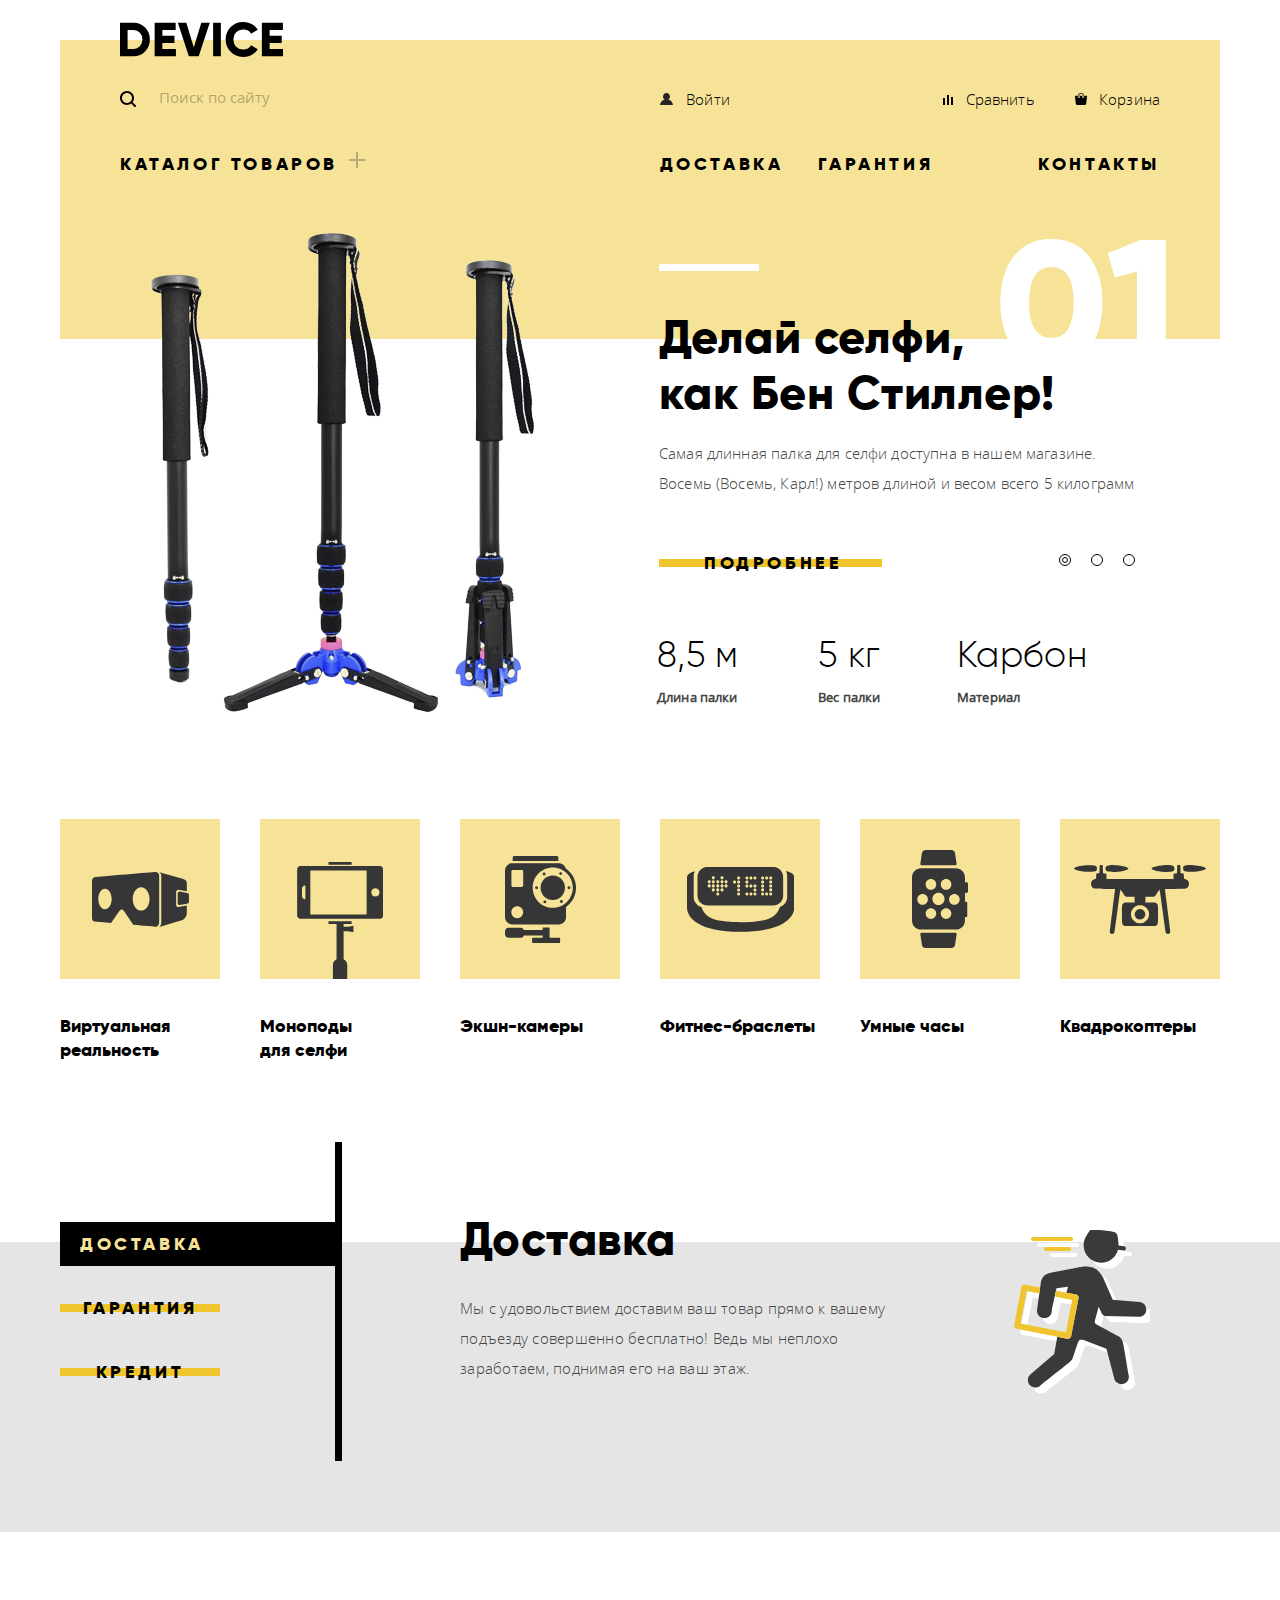
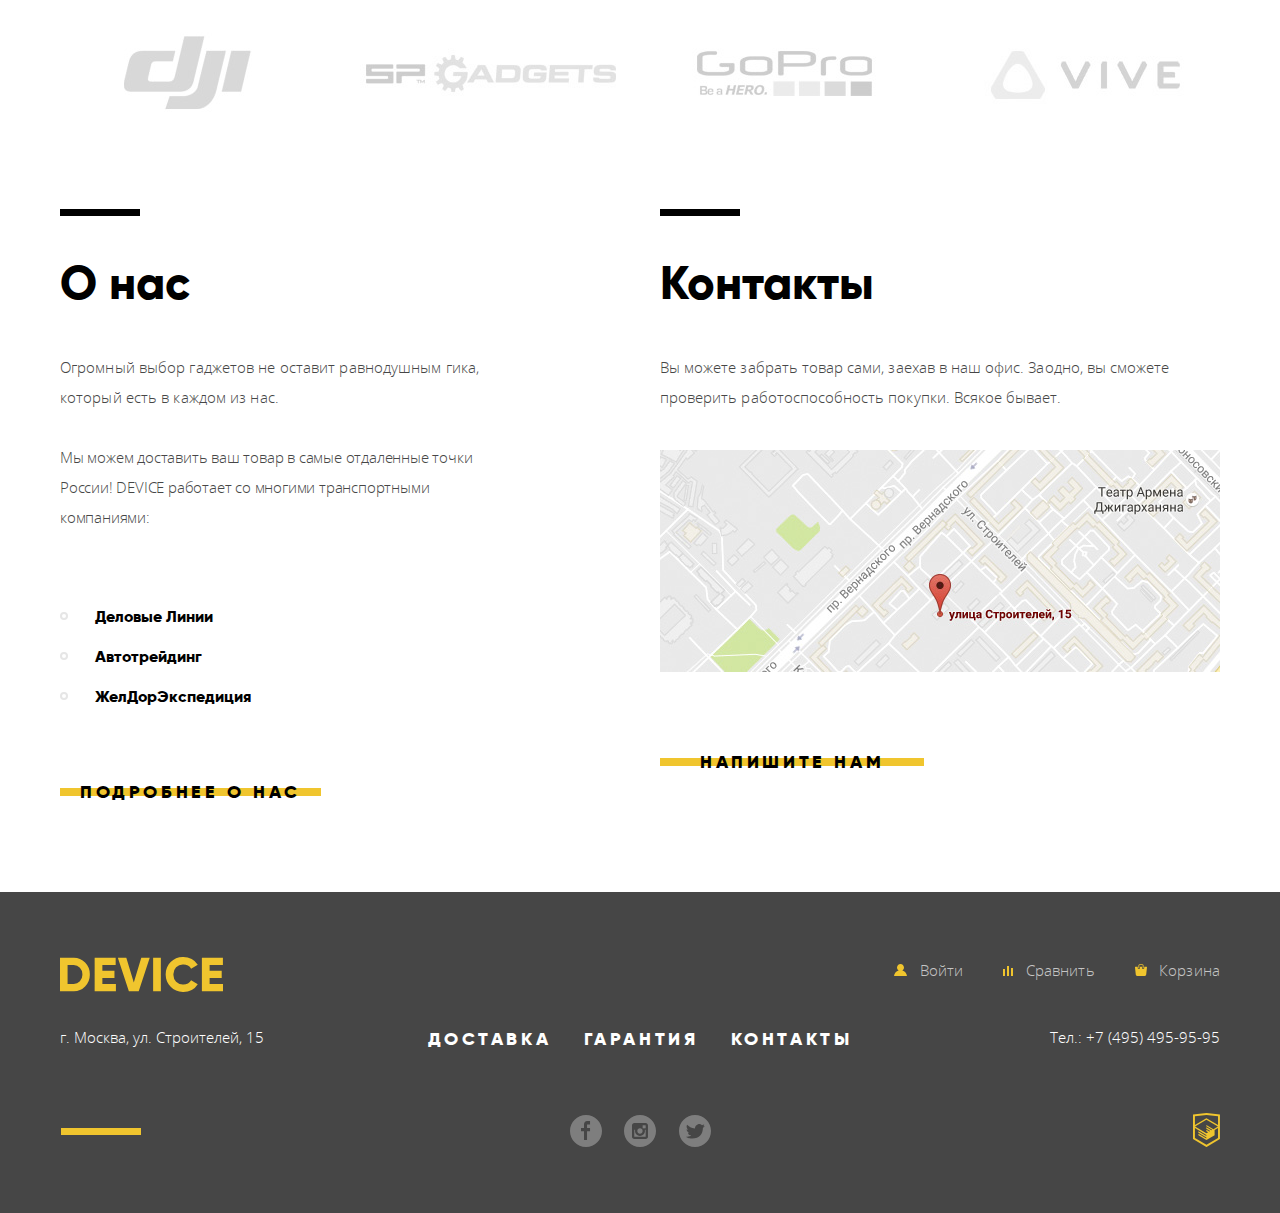
==== index.html @ e538be21 "немного скрипта" ====
<!DOCTYPE html>
<html lang="ru">
  <head>
    <meta charset="utf-8">
    <title>Device</title>
    <link href="css/normalize.css" rel="stylesheet">
    <link href="css/style.css" rel="stylesheet">
  </head>
  <body>
    <header class="main-header">
      <nav class="main-navigation">
        <a class="main-header-logo">
          <img src="img/logo.svg" alt="Логотип магазина Device" width="163" height="35">
        </a>
        <div class="header-container">
          <form class="searching" action="https://echo.htmlacademy.ru" method="get">
            <label class="search-icon" for="search-field">Поиск</label>
            <input type="text" class="search-field" id="search-field" placeholder="Поиск по сайту">
            <button type="submit" class="search-btn">Найти</button>
          </form>
          <ul class="user-navigation">
            <li>
              <a class="login-link" href="login.html">
                <svg version="1.1" xmlns="http://www.w3.org/2000/svg" xmlns:xlink="http://www.w3.org/1999/xlink" x="0px" y="0px"
                	 width="13px" height="12px" viewBox="0 0 13 12" enable-background="new 0 0 13 12" xml:space="preserve">
                  <path fill="#272525" d="M0.032,12h12.937c-0.163-2.643-2.074-4.837-4.671-5.543C9.306,5.846,9.985,4.75,9.985,3.485
                	C9.985,1.561,8.425,0,6.5,0S3.015,1.561,3.015,3.485c0,1.264,0.68,2.361,1.688,2.972C2.106,7.163,0.194,9.357,0.032,12z"></path>
                </svg>
                Войти
              </a>
            </li>
            <li>
              <a class="compare-btn" href="#">
                <svg version="1.1" xmlns="http://www.w3.org/2000/svg" xmlns:xlink="http://www.w3.org/1999/xlink" x="0px" y="0px"
                     width="10px" height="10px" viewBox="0 0 10 10" enable-background="new 0 0 10 10" xml:space="preserve">
                  <rect x="8" y="2" width="1.984" height="8"></rect>
                  <rect y="3" width="1.984" height="7"></rect>
                  <rect x="4" width="2" height="10"></rect>
                </svg>
                Сравнить
              </a>
            </li>
            <li>
              <a class="cart-btn" href="#">
                <svg version="1.1" xmlns="http://www.w3.org/2000/svg" xmlns:xlink="http://www.w3.org/1999/xlink" x="0px" y="0px"
                     width="12px" height="12px" viewBox="0 0 12 12" enable-background="new 0 0 12 12" xml:space="preserve">
                  <g>
                    <path d="M11.864,3.017c-0.082-0.098-0.203-0.154-0.327-0.154H9.225V4.09c0,0.563-0.484,1.022-1.08,1.022
                      c-0.594,0-1.078-0.458-1.078-1.022V2.863H4.909V4.09c0,0.563-0.485,1.022-1.08,1.022c-0.595,0-1.078-0.458-1.078-1.022V2.863H0.438
                      c-0.125,0-0.243,0.056-0.327,0.154C0.028,3.115-0.012,3.245,0.003,3.375l0.776,7.134c0.015,0.806,0.642,1.455,1.411,1.455h7.595
                      c0.77,0,1.396-0.649,1.411-1.455l0.776-7.134C11.987,3.245,11.946,3.115,11.864,3.017z"></path>
                    <path d="M3.829,4.499c0.239,0,0.433-0.184,0.433-0.409V1.84c0-0.632,0.672-1.022,1.295-1.022h1.079
                      c0.655,0,1.078,0.401,1.078,1.022v2.25c0,0.225,0.194,0.409,0.431,0.409c0.239,0,0.433-0.184,0.433-0.409V1.84
                      C8.577,0.773,7.761,0,6.636,0H5.557C4.367,0,3.398,0.826,3.398,1.84v2.25C3.398,4.315,3.592,4.499,3.829,4.499z"></path>
                  </g>
                </svg>
                Корзина
              </a>
            </li>
          </ul>
        </div>
        <ul class="site-navigation">
          <li class="open-item-list-btn"><a class="open-item-list-link" href="#">Каталог товаров</a>
            <div class="sub-menu-container">
              <ul class="index-sub-menu sub-menu-first">
                <li class="sub-menu-common">
                  <a href="#">Виртуальная реальность</a>
                </li>
                <li class="sub-menu-common">
                  <a href="catalog.html">Моноподы для селфи</a>
                </li>
                <li class="sub-menu-common">
                  <a href="#">Экшн-камеры</a>
                </li>
              </ul>
              <ul class="index-sub-menu sub-menu-second">
                <li class="sub-menu-common">
                  <a href="#">Фитнес-браслеты</a>
                </li>
                <li class="sub-menu-common">
                  <a href="#">Умные часы</a>
                </li>
              </ul>
              <ul class="index-sub-menu sub-menu-third">
                <li class="sub-menu-common">
                  <a href="#">Квадрокоптеры</a>
                </li>
              </ul>
            </div>
          </li>

          <li><a href="#">Доставка</a></li>
          <li><a href="#">Гарантия</a></li>
          <li><a href="#">Контакты</a></li>
        </ul>
      </nav>
    </header>
    <main>
      <div class="main-container">
        <h1 class="visually-hidden">Магазин гаджетов Device</h1>
        <section class="promo-slider">
          <h2 class="visually-hidden">Специальное предложение</h2>
          <div class="slider-controls">
            <button type="button" class="slider-btn slide-current" value="1" id="slider1">Слайд 1</button>
            <button type="button" class="slider-btn" value="2" id="slider2">Слайд 2</button>
            <button type="button" class="slider-btn" value="3" id="slider3">Слайд 3</button>
          </div>

          <ol>

            <li class="promo-slide slide1 slide-current">
              <div class="slider-img">
                <img src="img/slider-1.png" alt="Самая длинная палка для селфи" width="384" height="486">
              </div>
              <div class="slider-info">
                <h3>Делай селфи, как&nbsp;Бен Стиллер!</h3>
                <p>
                  Самая длинная палка для селфи доступна в нашем магазине.
                  Восемь (Восемь, Карл!) метров длиной и весом всего 5 килограмм
                </p>
                <a class="promo-slide-bth main-button" href="#">Подробнее</a>
                <table class="slider-item-parameters">
                  <tr>
                    <td>8,5 м</td>
                    <td>5 кг</td>
                    <td>Карбон</td>
                  </tr>
                  <tr>
                    <th>Длина палки</th>
                    <th>Вес палки</th>
                    <th>Материал</th>
                  </tr>
                </table>
              </div>
            </li>

            <li class="promo-slide slide2">
              <div class="slider-img">
                <img src="img/slider-2.png" alt="Фитнес-браслет" width="345" height="485">
              </div>
              <div class="slider-info">
                <h3>Худеем правильно!</h3>
                <p>
                  Мотивирующие фитнес-браслеты помогут найти в себе силы
                  не пропускать занятия и соблюдать диету.
                </p>
                <a class="promo-slide-bth main-button" href="#">Подробнее</a>
                <table class="slider-item-parameters">
                  <tr>
                    <td>48 часов</td>
                  </tr>
                  <tr>
                    <th>Без подзарядки</th>
                  </tr>
                </table>
              </div>
            </li>

            <li class="promo-slide slide3">
              <div class="slider-img">
                <img src="img/slider-3.png" alt="Квадрокоптер" width="526" height="334">
              </div>
              <div class="slider-info">
                <h3>Порхает как бабочка, жалит как пчела!</h3>
                <p>
                  Этот обычный, на первый взгляд, квадрокоптер оснащен
                  мощным лазером, замаскированным под стандартную камеру.
                </p>
                <a class="promo-slide-bth main-button" href="#">Подробнее</a>
                <table class="slider-item-parameters">
                  <tr>
                    <td>800 м</td>
                    <td>50 м</td>
                  </tr>
                  <tr>
                    <th>Дальность полета</th>
                    <th>Радиус поражения</th>
                  </tr>
                </table>
              </div>
            </li>

          </ol>
        </section>
        <section class="popular-itemgroups">
          <h2 class="visually-hidden">Популярные товары</h2>
          <ul class="popular-itemgroups-list">
            <li><a class="popular-itemgroups-link popular-1" href="#">Виртуальная реальность</a></li>
            <li><a class="popular-itemgroups-link popular-2" href="catalog.html">Моноподы для&nbsp;селфи</a></li>
            <li><a class="popular-itemgroups-link popular-3" href="#">Экшн-камеры</a></li>
            <li><a class="popular-itemgroups-link popular-4" href="#">Фитнес-браслеты</a></li>
            <li><a class="popular-itemgroups-link popular-5" href="#">Умные часы</a></li>
            <li><a class="popular-itemgroups-link popular-6" href="#">Квадрокоптеры</a></li>
          </ul>
        </section>
      </div>
      <section class="services">
        <h2 class="visually-hidden">Наши услуги</h2>
        <div class="main-container services-container">
          <div class="services-btns">
            <button type="button" class="main-button services-button services-current" value="delivery">Доставка</button>
            <button type="button" class="main-button services-button" value="warranty">Гарантия</button>
            <button type="button" class="main-button services-button" value="credit">Кредит</button>
          </div>
          <div class="services-slides">
            <section class="services-slide services-delivery serv-slide-current" id="service1">
              <h3>Доставка</h3>
              <p>Мы с удовольствием доставим ваш товар прямо
                 к вашему подъезду совершенно бесплатно! Ведь мы неплохо заработаем,
                 поднимая его на ваш этаж.</p>
            </section>
            <section class="services-slide services-warranty" id="service2">
              <h3>Гарантия</h3>
              <p>Если из-за возгорания купленного у нас товара у вас сгорит
                 дом — не переживайте, мы выдадим вам новый.<br>
                 Товар, не дом, конечно же.</p>
            </section>
            <section class="services-slide services-credit" id="service3">
              <h3>Кредит</h3>
              <p>Залезть в долговую яму стало проще! Кредитные
                 консультанты подберут для вас наиболее выгодные
                 условия&nbsp;кредита. Выгодные для нашего банка, разумеется.</p>
            </section>
          </div>
        </div>
      </section>
      <div class="main-container">
        <section class="brands">
          <h2 class="visually-hidden">Популярные брэнды</h2>
          <a href="#"><img class="brands-logo logo-1" src="img/logo-1.jpg" alt="Логотип DJI" width="260" height="100"></a>
          <a href="#"><img class="brands-logo logo-2" src="img/logo-2.jpg" alt="Логотип SPGadgets" width="260" height="100"></a>
          <a href="#"><img class="brands-logo logo-3" src="img/logo-3.jpg" alt="Логотип GoPro" width="260" height="100"></a>
          <a href="#"><img class="brands-logo logo-4" src="img/logo-4.jpg" alt="Логотип VIVE" width="260" height="100"></a>
        </section>
        <div class="informtion">
          <section class="about-us">
            <h3>О нас</h3>
            <p>Огромный выбор гаджетов не оставит равнодушным гика, который есть в каждом из нас.</p>
            <p>Мы можем доставить ваш товар в самые отдаленные точки России! DEVICE работает
              со многими транспортными компаниями:</p>
            <ul class="delivery-services-list">
              <li>Деловые Линии</li>
              <li>Автотрейдинг</li>
              <li>ЖелДорЭкспедиция</li>
            </ul>
            <a href="#" class="about-us-btn main-button">Подробнее о нас</a>
          </section>
          <section class="contacts">
            <h3>Контакты</h3>
            <p>Вы можете забрать товар сами, заехав в наш офис. Заодно, вы сможете
              проверить работоспособность покупки. Всякое бывает.</p>
            <a class="contacts-map" href="#">
              <img src="img/map.jpg" alt="Офис компании по адресу ул. Строителей 15, Москва" width="560" height="222">
            </a>
            <a href="#" class="feedback-btn main-button">Напишите нам</a>
          </section>
        </div>

      </div>
    </main>
    <footer class="main-footer">
      <div class="main-container">
        <div class="footer-container">
          <a class="main-footer-logo">
            <svg xmlns="http://www.w3.org/2000/svg" width="163" height="35" viewBox="0 0 163 35">
              <defs>
                <style>
                  .cls-1{fill-rule:evenodd}
                </style>
              </defs>
              <path id="_-e-logo" d="M-.151.702v33.6h13.532a15.72 15.72 0 0 0 11.72-4.824 16.458 16.458 0 0 0 4.712-11.976 16.458 16.458 0 0 0-4.712-11.976A15.723 15.723 0 0 0 13.381.702H-.151zM7.582 26.91V8.091h5.8a8.646 8.646 0 0 1 6.5 2.568 9.407 9.407 0 0 1 2.489 6.84 9.406 9.406 0 0 1-2.489 6.84 8.642 8.642 0 0 1-6.5 2.568h-5.8zm34.8-5.952h12.082v-7.3H42.378V8.091h13.291V.702H34.645v33.6H55.91V26.91H42.378v-5.952zm36.343 13.344L89.744.702h-8.458l-7.491 24.72L66.304.702h-8.457l11.019 33.6h9.859zm14.4 0h7.733V.702h-7.733v33.6zm38.615-1.416a15.506 15.506 0 0 0 6.041-5.688l-6.67-3.84a7.482 7.482 0 0 1-3.165 3.024 9.87 9.87 0 0 1-4.664 1.1 9.595 9.595 0 0 1-7.177-2.736 9.909 9.909 0 0 1-2.682-7.248 9.909 9.909 0 0 1 2.682-7.248 9.595 9.595 0 0 1 7.177-2.736 9.897 9.897 0 0 1 4.639 1.08 7.592 7.592 0 0 1 3.19 3.048l6.67-3.84a15.873 15.873 0 0 0-6.09-5.688 17.42 17.42 0 0 0-8.409-2.088c-9.779-.272-17.797 7.691-17.591 17.472-.208 9.781 7.809 17.747 17.588 17.476a17.52 17.52 0 0 0 8.458-2.088zm17.881-11.928h12.082v-7.3h-12.085V8.091h13.29V.702h-21.023v33.6h21.265V26.91h-13.532v-5.952z" class="cls-1" data-name="-e-logo"></path>
            </svg>
          </a>
          <ul class="footer-user-navigation">
            <li>
              <a class="login-link" href="login.html">
                <svg version="1.1" xmlns="http://www.w3.org/2000/svg" xmlns:xlink="http://www.w3.org/1999/xlink" x="0px" y="0px"
                     width="13px" height="12px" viewBox="0 0 13 12" enable-background="new 0 0 13 12" xml:space="preserve">
                  <path d="M0.032,12h12.937c-0.163-2.643-2.074-4.837-4.671-5.543C9.306,5.846,9.985,4.75,9.985,3.485
                	C9.985,1.561,8.425,0,6.5,0S3.015,1.561,3.015,3.485c0,1.264,0.68,2.361,1.688,2.972C2.106,7.163,0.194,9.357,0.032,12z"></path>
                </svg>
                Войти
              </a>
            </li>
            <li>
              <a class="compare-btn" href="#">
                <svg version="1.1" xmlns="http://www.w3.org/2000/svg" xmlns:xlink="http://www.w3.org/1999/xlink" x="0px" y="0px"
                     width="10px" height="10px" viewBox="0 0 10 10" enable-background="new 0 0 10 10" xml:space="preserve">
                  <rect x="8" y="2" width="1.984" height="8"></rect>
                  <rect y="3" width="1.984" height="7"></rect>
                  <rect x="4" width="2" height="10"></rect>
                </svg>
                Сравнить
              </a>
            </li>
            <li>
              <a class="cart-btn" href="#">
                <svg version="1.1" xmlns="http://www.w3.org/2000/svg" xmlns:xlink="http://www.w3.org/1999/xlink" x="0px" y="0px"
                     width="12px" height="12px" viewBox="0 0 12 12" enable-background="new 0 0 12 12" xml:space="preserve">
                  <g>
                    <path d="M11.864,3.017c-0.082-0.098-0.203-0.154-0.327-0.154H9.225V4.09c0,0.563-0.484,1.022-1.08,1.022
                      c-0.594,0-1.078-0.458-1.078-1.022V2.863H4.909V4.09c0,0.563-0.485,1.022-1.08,1.022c-0.595,0-1.078-0.458-1.078-1.022V2.863H0.438
                      c-0.125,0-0.243,0.056-0.327,0.154C0.028,3.115-0.012,3.245,0.003,3.375l0.776,7.134c0.015,0.806,0.642,1.455,1.411,1.455h7.595
                      c0.77,0,1.396-0.649,1.411-1.455l0.776-7.134C11.987,3.245,11.946,3.115,11.864,3.017z"></path>
                    <path d="M3.829,4.499c0.239,0,0.433-0.184,0.433-0.409V1.84c0-0.632,0.672-1.022,1.295-1.022h1.079
                      c0.655,0,1.078,0.401,1.078,1.022v2.25c0,0.225,0.194,0.409,0.431,0.409c0.239,0,0.433-0.184,0.433-0.409V1.84
                      C8.577,0.773,7.761,0,6.636,0H5.557C4.367,0,3.398,0.826,3.398,1.84v2.25C3.398,4.315,3.592,4.499,3.829,4.499z"></path>
                  </g>
                </svg>
                Корзина
              </a>
            </li>
          </ul>
        </div>
        <div class="footer-container">
          <p class="footer-address">г. Москва, ул. Строителей, 15</p>
          <ul class="footer-site-navigation">
            <li><a href="#">Доставка</a></li>
            <li><a href="#">Гарантия</a></li>
            <li><a href="#">Контакты</a></li>
          </ul>
          <p class="footer-phone">Тел.: +7 (495) 495-95-95</p>
        </div>
        <div class="footer-container">
          <section class="footer-social">
            <h2 class="visually-hidden">Device в социальных сетях</h2>
            <ul>
              <li>
                <a class="social-btn social-btn-fb" href="#">
                  <img src="img/fb.svg" alt="Device на Фейсбуке" width="32" height="32">
                </a>
              </li>
              <li>
                <a class="social-btn social-btn-inst" href="#">
                  <img src="img/insta.svg" alt="Device в Инстаграм" width="32" height="32">
                </a>
              </li>
              <li>
                <a class="social-btn social-btn-tw" href="#">
                  <img src="img/twitter.svg" alt="Device в Твиттере" width="32" height="32">
                </a>
              </li>
            </ul>
          </section>
          <section class="footer-copyright">
            <h2 class="visually-hidden">Сайт разработан</h2>
            <a class="btn" href="https://htmlacademy.ru">
              <span class="visually-hidden">HTML Academy</span>
              <svg version="1.1" xmlns="http://www.w3.org/2000/svg" xmlns:xlink="http://www.w3.org/1999/xlink" x="0px" y="0px" width="26.943px" height="34.09px" viewBox="0 0 26.943 34.09" enable-background="new 0 0 26.943 34.09" xml:space="preserve">
                <path d="M13.62,0.017L13.472,0L0,1.412v24.661l13.473,8.017l13.43-7.99l0.042-0.025V1.412L13.62,0.017z M25.019,12.127L13.495,5.334 L13.494,5.23l-0.087,0.05l-0.088-0.056v0.109L1.925,12.118V3.147l11.548-1.212l11.547,1.212V12.127z M13.405,6.787L24.923,13.5 l-4.479,2.64l-7.093-4.221l-0.014,1.415l5.904,3.513l-0.86,0.507l-5.03-2.992l-0.014,1.415l3.827,2.275l-0.782,0.523l-3.031-1.787 l-0.014,1.413l1.853,1.091l-1.8,1.081L2.034,13.622L13.405,6.787z M1.925,15.127l11.411,6.791l0.016,1.044L5.41,18.234L5.395,19.65 l7.979,4.795l0.018,1.076l-7.973-4.74l-0.013,1.414l8.021,4.822l0.046,0.025l8.143-4.872l-0.011-5.177l3.415-2.036v10.021 L13.472,31.85L1.925,24.979V15.127z"></path>
              </svg>
            </a>
          </section>
        </div>
      </div>
    </footer>

    <section class="modal-content-feedback">
      <button class="modal-content-close" type="button" title="Закрыть">
        Закрыть
      </button>
      <h2 class="visually-hidden">Напишите нам</h2>
      <form action="https://echo.htmlacademy.ru" method="post">
        <div class="modal-col">
          <label for="user-name">Ваше имя:</label>
          <input id="user-name" type="text" name="user-name" value="" placeholder="Имя Фамилия">
        </div>
        <div class="modal-col">
          <label for="user-mail">Ваш e-mail:</label>
          <input id="user-mail" type="email" name="user-mail" value="" placeholder="email@example.com">
        </div>
        <label for="feedback-text">Текст письма:</label>
        <textarea id="feedback-text" name="feedback-text" rows="5" placeholder="В свободной форме"></textarea>
        <button class="main-button" type="submit">Отправить</button>
      </form>
    </section>
    <section class="index-map">
      <button class="modal-content-close" type="button" title="Закрыть">
        Закрыть
      </button>
      <h2 class="visually-hidden">Расположение офиса на карте</h2>
      <div class="map-script">
        <iframe src="https://www.google.com/maps/embed?pb=!1m18!1m12!1m3!1d2249.1123749473695!2d37.52742931604717!3d55.687034004529764!2m3!1f0!2f0!3f0!3m2!1i1024!2i768!4f13.1!3m3!1m2!1s0x46b54cf65f5c8955%3A0x694710ccd55501e!2z0YPQuy4g0KHRgtGA0L7QuNGC0LXQu9C10LksIDE1LCDQnNC-0YHQutCy0LAsIDExOTMxMQ!5e0!3m2!1sru!2sru!4v1551015599513"
                width="960" height="560" allowfullscreen></iframe>
      </div>
    </section>


    <script>
      var feedback = document.querySelector(".feedback-btn"),
          feedbackModal = document.querySelector(".modal-content-feedback"),
          username = feedbackModal.querySelector("[name=user-name]"),
          email = feedbackModal.querySelector("[name=user-mail]"),
          message = feedbackModal.querySelector("[name=feedback-text]"),
          form = feedbackModal.querySelector("form"),
          isStorageSupport = true,
          storage = "",
          close = document.querySelector(".modal-content-close");

      try {
        storage = localStorage.getItem("message");
      }
      catch (err) {
        isStorageSupport = false;
      }

      feedback.addEventListener("click", function (evt) {

        evt.preventDefault();
        feedbackModal.classList.add("modal-show");

        if (storage) {
          message.value = storage;
        }

        username.focus();

      });

      close.addEventListener("click", function (evt) {

        evt.preventDefault();
        feedbackModal.classList.remove("modal-show");

      });

      form.addEventListener("submit", function (evt) {


        console.log('user = '+username.value+'; email = '+email.value+'; msg = '+message.value);
        if (!username.value || !email.value || !message.value) {
          evt.preventDefault();
          console.log('Something is missing');
        }
        else {
          if (isStorageSupport) {
            localStorage.setItem("message", message.value);
          }
        }

      });

      window.addEventListener("keydown", function (evt) {
        if (evt.keyCode === 27) {
          evt.preventDefault();
          if (feedbackModal.classList.contains("modal-show")) {
            feedbackModal.classList.remove("modal-show");
          }
        }
      });
    </script>
  </body>
</html>
---- css/style.css ----
@font-face {
  font-family: "Open Sans";
  src: url("../fonts/web/opensanslight.woff2") format("woff2"),
       url("../fonts/web/opensanslight.woff") format("woff");
  font-weight: 300;
}

@font-face {
  font-family: "Open Sans";
  src: url("../fonts/web/opensans.woff2") format("woff2"),
       url("../fonts/web/opensans.woff") format("woff");
  font-weight: 400;
}

@font-face {
  font-family: "Gilroy";
  src: url("../fonts/web/gilroylight.woff2") format("woff2"),
      url("../fonts/web/gilroylight.woff") format("woff");
  font-weight: 300;
}

@font-face {
  font-family: "Gilroy";
  src: url("../fonts/web/gilroyextrabold.woff2") format("woff2"),
      url("../fonts/web/gilroyextrabold.woff") format("woff");
  font-weight: 800;
}

body {
  margin: 0;
  padding: 0;

  font-family: "Open Sans", Arial, sans-serif;
  font-size: 15px;
  line-height: 30px;
  font-weight: 300;
  color: #000000;

  background-color: #ffffff;
}

a {
  text-decoration: none;
}

h1 {
  font-family: "Gilroy", Arial, sans-serif;
  font-weight: 800;
  font-size: 47px;
  line-height: 48px;
}

button {
  background: transparent;
  border: none;
}

iframe {
  display: block;
  border: none;
}

.visually-hidden:not(:focus):not(:active),
input[type="checkbox"].visually-hidden,
input[type="radio"].visually-hidden {
  position: absolute;

  width: 1px;
  height: 1px;
  margin: -1px;
  border: 0;
  padding: 0;

  white-space: nowrap;

  -webkit-clip-path: inset(100%);

  clip-path: inset(100%);
  clip: rect(0 0 0 0);
  overflow: hidden;
}

.main-container {
  width: 1160px;
  margin-left: auto;
  margin-right: auto;
}

.inner-container h1 {
  width: 100%;
  margin: 0;
  padding: 0;
  margin-top: 30px;
  margin-bottom: 25px;
  margin-left: 60px;
  letter-spacing: 0.5px;
}

.inner-container h2 {
  margin:0;
  padding: 22px 0;
  font-family: "Gilroy", Arial, sans-serif;
  font-weight: 800;
  font-size: 16px;
  line-height: 24px;
  letter-spacing: 3.4px;
  text-transform: uppercase;
}

.inner-row1 {
  background-image: -webkit-gradient(linear, left top, right top, color-stop(50%, #dcdcdc), color-stop(50%, #ebebeb));
  background-image: -webkit-linear-gradient(left, #dcdcdc 50%, #ebebeb 50%);
  background-image: -o-linear-gradient(left, #dcdcdc 50%, #ebebeb 50%);
  background-image: linear-gradient(to right, #dcdcdc 50%, #ebebeb 50%);;
}

.inner-row2 {
  background-image: -webkit-gradient(linear, left top, right top, color-stop(50%, #ebebeb), color-stop(50%, #ffffff));
  background-image: -webkit-linear-gradient(left, #ebebeb 50%, #ffffff 50%);
  background-image: -o-linear-gradient(left, #ebebeb 50%, #ffffff 50%);
  background-image: linear-gradient(to right, #ebebeb 50%, #ffffff 50%);;
}

.inner-container {
  display: -webkit-box;
  display: -ms-flexbox;
  display: flex;
  -ms-flex-wrap: wrap;
  flex-wrap: wrap;
  width: 1160px;
  margin-left: auto;
  margin-right: auto;
}

.inner-col1 {
  width: 270px;
  padding-left: 60px;
}

.inner-row1 .inner-col1 {
  background-color: #dcdcdc;
}

.inner-row2 .inner-col1 {
  background-color: #ebebeb;
}

.inner-col2 {
  width: 760px;
  padding-left: 70px;
}

.inner-row1 .inner-col2 {
  background-color: #ebebeb;
}

.inner-row2 .inner-col2 {
  background-color: #ffffff;
}

.main-header {
  display: -webkit-box;
  display: -ms-flexbox;
  display: flex;
  width: 1040px;
  margin-top: 40px;
  margin-left: auto;
  margin-right: auto;
  padding-left: 60px;
  padding-right: 60px;

  background-color: #F7E397;
}

.inner-header {
  margin-bottom: 10px;
}

.main-header-logo {
  position: relative;
  top: -18px;
}

.main-navigation {
  margin: 0;
  padding: 0;
  width: 100%;
}

.site-navigation,
.user-navigation,
.index-sub-menu {
  list-style: none;
}

.site-navigation {
  display: -webkit-box;
  display: -ms-flexbox;
  display: flex;
  -webkit-box-align: end;
  -ms-flex-align: end;
  align-items: flex-end;
  margin: 0;
  padding: 0;
  padding-bottom: 160px;
}

.inner-header .site-navigation {
  padding-bottom: 45px;
}

.site-navigation li {
  text-transform: uppercase;
}

.site-navigation a,
.user-navigation a,
.index-sub-menu a {
  color: #000000;
}

.site-navigation a {
  font-family: "Gilroy", Arial, sans-serif;
  font-weight: 800;
  font-size: 18px;
  line-height: 24px;
  letter-spacing: 3.6px;
}

.site-navigation > li {
  margin-left: 35px;
}

.site-navigation > li:first-child {
  margin-left: 0;
  margin-right: auto;
  padding-right: 32px;
}

.site-navigation > li:last-child {
  margin-left: 105px;
}

.user-navigation {
  display: -webkit-box;
  display: -ms-flexbox;
  display: flex;
  padding: 0;
  margin: 0;
  margin-bottom: 25px;
  width: 500px;
  letter-spacing: 0.15px;
}

.index-sub-menu li {
  text-transform: none;
}

.index-sub-menu a {
  font-family: "Open Sans", Arial, sans-serif;
  font-weight: 300;
  font-size: 15px;
  line-height: 36px;
  letter-spacing: normal;
}

.site-navigation a:hover,
.site-navigation a:focus,
.user-navigation a:hover,
.user-navigation a:focus,
.index-sub-menu a:hover,
.index-sub-menu a:focus {
  color: rgba(0, 0, 0, 0.6);
}

.site-navigation a:active,
.user-navigation a:active,
.index-sub-menu a:active {
  color: rgba(0, 0, 0, 0.3);
}

.searching {
  position: relative;
  width: 440px;
  margin-right: auto;
}

.header-container {
  display: -webkit-box;
  display: -ms-flexbox;
  display: flex;
  margin-bottom: 10px;
}

.search-field {
  width: 280px;
  padding-bottom: 18px;
  padding-top: 5px;
  padding-left: 35px;
  margin-right: -5px;
  vertical-align: top;

  color: #000000;

  border: none;
  background-color: #F7E397;
}

.search-field:focus {
  border-bottom: 2px solid #000000;
}

.search-icon {
  font-size: 0;
}

.search-icon::before {
  content: "";

  position: absolute;
  top: 7px;
  left: 0;
  width: 16px;
  height: 16px;

  background-image: url(../img/search.svg);
  background-repeat: no-repeat;
}

.search-field::-webkit-input-placeholder {
  color: rgba(0, 0, 0, 0.3);
}

.search-field:-moz-placeholder {
  color: rgba(0, 0, 0, 0.3);
}

.search-field::-moz-placeholder {
  color: rgba(0, 0, 0, 0.3);
}

.search-field:-ms-input-placeholder {
  color: rgba(0, 0, 0, 0.3);
}

.search-field:hover::-webkit-input-placeholder {
  color: rgba(0, 0, 0, 0.6);
}

.search-field:hover:-moz-placeholder {
  color: rgba(0, 0, 0, 0.6);
}

.search-field:hover::-moz-placeholder {
  color: rgba(0, 0, 0, 0.6);
}

.search-field:hover:-ms-input-placeholder {
  color: rgba(0, 0, 0, 0.6);
}

.search-field:focus::-webkit-input-placeholder {
  color: rgba(0, 0, 0, 0.6);
}

.search-field:focus:-moz-placeholder {
  color: rgba(0, 0, 0, 0.6);
}

.search-field:focus::-moz-placeholder {
  color: rgba(0, 0, 0, 0.6);
}

.search-field:focus:-ms-input-placeholder {
  color: rgba(0, 0, 0, 0.6);
}

.search-btn {
  visibility: hidden;
  padding-top: 10px;
  padding-bottom: 11px;
  padding-left: 20px;
  padding-right: 20px;

  background-color: #F7E397;

  border: 2px solid #000000;

  transition: 0.2s;
}

.search-field:focus + .search-btn {
  visibility: visible;
}

.search-btn:hover ,
.search-btn:focus{
  color: #ffffff;

  background-color: #000000;
}

.search-btn:active {
  color: rgba(255, 255, 255, 0.3);

  background-color: #000000;
}

.user-navigation li,
.footer-user-navigation li {
  margin-left: 40px;
}

.user-navigation li:first-of-type,
.footer-user-navigation li:first-of-type {
  margin-right: 20px;
  margin-left: 0;
  padding-left: 0;
}

.user-navigation li:nth-last-of-type(3),
.footer-user-navigation li:nth-last-of-type(3) {
  padding-left: 0;
  margin-left: 0;
  margin-right: auto;
}

.user-navigation .account-link,
.user-navigation .login-link,
.footer-user-navigation .account-link,
.footer-user-navigation .login-link {
  margin-left: 0;
  margin-right: 0;
}

.login-link,
.account-link,
.compare-btn,
.cart-btn {
  position: relative;
  /*padding-left: 25px;*/
}

.login-link svg,
.account-link svg {
  margin-right: 9px;
}

.compare-btn svg {
  margin-right: 8px;
}

.cart-btn svg {
  margin-right: 8px;
}

.open-item-list-btn {
  position: relative;
  padding-right: 32px;
}

.open-item-list-btn::before,
.open-item-list-btn::after{
  content: "";
  position: absolute;
  top: 10px;
  right: 5px;
  width: 16px;
  height: 2px;
  background-color: #b8a974;
}

.open-item-list-btn::after {
  -webkit-transform: rotate(90deg);
  -ms-transform: rotate(90deg);
  transform: rotate(90deg);
}

.sub-menu-container {
  position: absolute;
  display: -webkit-box;
  display: -ms-flexbox;
  display: flex;
  width: 1040px;
  min-height: 160px;
  padding-left: 60px;
  padding-right: 60px;
  margin-left: -60px;
  z-index: 2;

  background-color: #F7E397;
  opacity: 0;
}

.open-item-list-btn:hover .sub-menu-container,
.open-item-list-link:hover + .sub-menu-container,
.open-item-list-btn>a:hover + .sub-menu-container,
.open-item-list-btn:focus-within .sub-menu-container {
  opacity: 1;
  pointer-events: auto;
}

.index-sub-menu {
  width: 200px;
  margin-right: 40px;
  padding: 0;
  padding-top: 25px;
  letter-spacing: 0.15px;
}

.open-item-list-btn:focus + .sub-menu-container + .index-sub-menu + .sub-menu-common:focus-within {
  color: red;
}

.main-button {
  font-family: "Gilroy", Arial, sans-serif;
  font-weight: 800;
  font-size: 18px;
  line-height: 24px;
  padding-top: 10px;
  padding-bottom: 10px;
  text-transform: uppercase;
  letter-spacing: 3.6px;
  color: #000000;

  background-image: -webkit-gradient(linear, left top, left bottom, from(#f0c52e), to(#f0c52e));

  background-image: -webkit-linear-gradient(top, #f0c52e, #f0c52e);

  background-image: -o-linear-gradient(top, #f0c52e, #f0c52e);

  background-image: linear-gradient(to bottom, #f0c52e, #f0c52e);
  background-repeat: no-repeat;
  -webkit-background-size: 100% 8px;
  background-size: 100% 8px;
  background-position: center;

  transition: 0.1s;
}

.main-button:hover,
.main-button:focus {
  color: #000000;
  /*background-color: #f0c52e;*/
  /*background-image: none;*/

  -webkit-background-size: 100% 100%;
  background-size: 100% 100%;
}

.main-button:active {
  color: rgba(0, 0, 0, 0.3);
  /*background-color: #f0c52e;*/
  /*background-image: none;*/

  -webkit-background-size: 100% 100%;
  background-size: 100% 100%;
}

.promo-slider {
  position: relative;
  width: 1160px;
  top: -110px;
  margin-bottom: -110px;
  z-index: 1;
}

.promo-slider ol {
  padding: 0;
  margin: 0;
  position: relative;
  counter-reset: li;

  list-style: none;
}

.promo-slide h3 {
  font-family: "Gilroy", Arial, sans-serif;
  font-weight: 800;
  font-size: 47px;
  line-height: 56px;
  letter-spacing: 0.47px;
}

/* .promo-slider li:not(.slide-current) {
  display: none;
} */



.slider-controls {
  position: absolute;
  top: 325px;
  right: 65px;
  display: -webkit-box;
  display: -ms-flexbox;
  display: flex;
  -webkit-box-pack: end;
  -ms-flex-pack: end;
  justify-content: flex-end;
  font-size: 0;
}

.slider-info {
  position: relative;
}

.slider-info::before {
  content: "";
  position: absolute;
  top: 35px;
  left: 0;

  width: 100px;
  height: 7px;
  background-color: #ffffff;
}

.slider-info::after {
  position: absolute;
  top: -15px;
  right: -35px;

  font-family: "Gilroy", Arial, sans-serif;
  font-weight: 800;
  font-size: 179px;
  line-height: 179px;
  letter-spacing: 1.79px;
  color: #ffffff;
}

/*.slide1 .slider-info::after {*/
  /*content: "01";*/
/*}*/

.promo-slide::after {
  content: "0"counter(li);
  counter-increment: li;
  position: absolute;
  top: -15px;
  right: 40px;

  font-family: "Gilroy", Arial, sans-serif;
  font-weight: 800;
  font-size: 179px;
  line-height: 179px;
  letter-spacing: 1.79px;
  z-index: -1;
  color: #ffffff;

  opacity: 0;
}

.promo-slide.slide-current::after {
  opacity: 1;
}

/*.slide2 .slider-info::after {*/
  /*content: "02";*/
/*}*/

/*.slide3 .slider-info::after {*/
  /*content: "03";*/
/*}*/

.slider-btn {
  position: relative;
  display: block;
  margin-right: 20px;
  padding: 0;
  width: 12px;
  height: 12px;
  border: 1px solid #000000;
  border-radius: 50%;
}

.slider-btn::before {
  content: "";
  position: absolute;
  top: 50%;
  left: 50%;
  -webkit-transform: translate(-50%, -50%);
  -ms-transform: translate(-50%, -50%);
  transform: translate(-50%, -50%);
  width: 4px;
  height: 4px;
  border: 1px solid #000;
  border-radius: 50%;
  opacity: 0;
}

.slider-btn.slide-current::before {
  opacity: 1;
}

.promo-slide-bth {
  padding-left: 45px;
  padding-right: 40px;
}

.promo-slide {
  display: -webkit-box;
  display: -ms-flexbox;
  display: flex;
  max-height: 0;
  padding: 0;
  margin-bottom: 0;
  overflow: hidden;
}

.promo-slide.slide-current {
  max-height: 506px;
  margin-bottom: 95px;
}

.promo-slide p {
  color: #464646;
  letter-spacing: 0.15px;
}

.slider-item-parameters th {
  padding-top: 5px;
  color: #464646;
  font-size: 13px;
  line-height: 20px;
  text-align: left;
  letter-spacing: 0.13px;
}

.slider-item-parameters td {
  font-family: "Gilroy", Arial, sans-serif;
  font-weight: 300;
  font-size: 36px;
  line-height: 48px;
  text-align: left;
  letter-spacing: 0.36px;
}

.slider-item-parameters th:nth-child(1),
.slider-item-parameters th:nth-child(3){
  width: 157px;
}

.slider-item-parameters th:nth-child(2) {
  width: 135px;
}

.promo-slide h3 {
  margin-top: 80px;
  margin-bottom: 17px;
}

.promo-slide p {
  margin-bottom: 50px;
}

.promo-slide table {
  margin-top: 50px;
  margin-left: -5px;
}

.slide1 .slider-img {
  margin-left: 90px;
  margin-right: 125px;
}

.slide1 h3 {
  width: 410px;
}

.slide1 p {
  width: 480px;
}

.slide2 .slider-img {
  margin-left: 90px;
  margin-top: 12px;
  margin-right: 140px;
}

.slide2 h3 {
  width: 260px;
}

.slide2 p {
  width: 460px;
}

.slide3 .slider-img {
  margin-left: 32px;
  margin-top: 10px;
  margin-right: 40px;
}

.slide3 h3 {
  width: 550px;
}

.slide3 p {
  width: 460px;
}

.popular-itemgroups-list {
  display: -webkit-box;
  display: -ms-flexbox;
  display: flex;
  margin: 0;
  margin-bottom: 180px;
  padding: 0;

  list-style: none;
}

.popular-itemgroups-list li {
  width: 160px;
  margin-right: 40px;

  font-family: "Gilroy", Arial, sans-serif;
  font-weight: 800;
  font-size: 18px;
  line-height: 24px;
}

.popular-itemgroups-list li:last-child {
  margin-right: 0;
}

.popular-itemgroups-link {
  display: block;
  position: relative;
  padding-top: 195px;
  color: #000000;
}

.popular-itemgroups-link::before {
  content: "";
  position: absolute;
  top: 0;
  left: 0;
  width: 160px;
  height: 160px;
  background-color: #F7E397;
  background-repeat: no-repeat;
  transition: 0.2s;
}

.popular-itemgroups-link:hover::before,
.popular-itemgroups-link:focus::before {
  background-color: #f0c52e;
}

.popular-itemgroups-link::after {
  content: "";
  position: absolute;
  top: 0;
  left: 0;
  width: 160px;
  height: 160px;
}

.popular-1::after {
  background-image: url("../img/popular-1.svg");
  background-repeat: no-repeat;
  background-position: center center;
}

.popular-2::after {
  background-image: url("../img/popular-2.svg");
  background-repeat: no-repeat;
  background-position: center bottom;
}

.popular-3::after {
  background-image: url("../img/popular-3.svg");
  background-repeat: no-repeat;
  background-position: center center;
}

.popular-4::after {
  background-image: url("../img/popular-4.svg");
  background-repeat: no-repeat;
  background-position: center center;
}

.popular-5::after {
  background-image: url("../img/popular-5.svg");
  background-repeat: no-repeat;
  background-position: center center;
}

.popular-6::after {
  background-image: url("../img/popular-6.svg");
  background-repeat: no-repeat;
  background-position: center center;
}

.popular-1:active::after,
.popular-2:active::after,
.popular-3:active::after,
.popular-4:active::after,
.popular-5:active::after,
.popular-6:active::after{;
  opacity: 0.3;
}

.popular-itemgroups-link:active {
  color: rgba(0, 0, 0, 0.3);
}

.services-button {
  width: 160px;
  margin-bottom: 20px;

  font-family: "Gilroy", Arial, sans-serif;
  font-weight: 800;
  font-size: 18px;
  line-height: 24px;
  letter-spacing: 3.6px;
}

.services-current {
  width: 100%;
  color: #F7E397;
  background-color: #000000;
  background-image: none;
  padding-left: 20px;
  text-align: left;
}

.services {
  background-image: -webkit-gradient(linear, left top, left bottom, from(#e5e5e5), to(#e5e5e5));
  background-image: -webkit-linear-gradient(top, #e5e5e5, #e5e5e5);
  background-image: -o-linear-gradient(top, #e5e5e5, #e5e5e5);
  background-image: linear-gradient(to bottom, #e5e5e5, #e5e5e5);
  background-repeat: no-repeat;
  -webkit-background-size: 100% 290px;
  background-size: 100% 290px;
  background-position: top;
  margin-bottom: 40px;
}

.services-container {
  display: -webkit-box;
  display: -ms-flexbox;
  display: flex;
  position: relative;
  top: -100px;
  min-height: 320px;
}

.services-btns {
  display: -webkit-box;
  display: -ms-flexbox;
  display: flex;
  position: relative;
  -webkit-box-orient: vertical;
  -webkit-box-direction: normal;
  -ms-flex-direction: column;
  flex-direction: column;
  padding-top: 80px;
  padding-bottom: 70px;
  margin-right: 120px;
  width: 280px;
}

.services-btns::after {
  content: "";
  position: absolute;
  top: 0;
  right: -2px;
  width: 7px;
  height: 319px;
  background-color: #000000;
}

.services-slides {
  width: 760px;
  padding-top: 73px;
}

.services-slides section:not(.serv-slide-current) {
  display: none;
}

.services-slide {
  position: relative;
}

.services-slide::after {
  content: "";
  position: absolute;
}

.services-delivery::after {
  right: 70px;
  top: 15px;
  width: 136px;
  height: 164px;
  background-image: url("../img/delivery.svg");
  background-repeat: no-repeat;
}

.services-warranty::after {
  right: 50px;
  top: -10px;
  width: 171px;
  height: 195px;
  background-image: url("../img/warranty.svg");
  background-repeat: no-repeat;
}

.services-credit::after {
  right: 75px;
  top: -10px;
  width: 156px;
  height: 188px;
  background-image: url("../img/credit.svg");
  background-repeat: no-repeat;
}

.services-slide h3 {
  margin: 0;
  margin-bottom: 30px;
  font-family: "Gilroy", Arial, sans-serif;
  font-weight: 800;
  font-size: 47px;
  line-height: 48px;
  letter-spacing: 0.47px;
}

.services-slide p {
  width: 460px;
  margin-bottom: 75px;
  color: #464646;
  letter-spacing: 0.25px;
}

.brands {
  display: -webkit-box;
  display: -ms-flexbox;
  display: flex;
  margin-bottom: 85px;
}

.brands a {
  margin-right: 40px;
}

.brands a:last-child {
  margin-right: 0;
}

.brands-logo {
  display: block;
  -moz-box-sizing: border-box;
  box-sizing: border-box;
  width: 260px; /* Width of new image */
  height: 100px; /* Height of new image */
  padding-left: 260px; /* Equal to width of new image */
}

.logo-1 {
  background: url("../img/logo-1-gray.jpg") no-repeat;
}

.logo-2 {
  background: url("../img/logo-2-gray.jpg") no-repeat;
}

.logo-3 {
  background: url("../img/logo-3-gray.jpg") no-repeat;
}

.logo-4 {
  background: url("../img/logo-4-gray.jpg") no-repeat;
}

.brands-logo:hover {
  padding-left: 0;
}

/*.brands img {*/
  /*opacity: 0.2;*/
  /*-webkit-filter: grayscale(100%);*/
  /*filter: grayscale(100%);*/
  /*transition: 0.2s;*/
/*}*/

/*.brands img:hover,*/
/*.brands img:focus {*/
  /*opacity: 1;*/
  /*-webkit-filter: none;*/
  /*filter: none;*/
/*}*/

.informtion {
  display: -webkit-box;
  display: -ms-flexbox;
  display: flex;
  -webkit-box-pack: justify;
  -ms-flex-pack: justify;
  justify-content: space-between;
  padding-top: 50px;
  padding-bottom: 85px;
}

.about-us::before,
.contacts::before {
  content: "";
  position: absolute;
  width: 80px;
  height: 7px;
  top: -50px;
  left: 0;
  background-color: #000000;
}

.about-us {
  position: relative;
  width: 460px;
}

.about-us h3,
.contacts h3{
  margin: 0;
  margin-bottom: 45px;
  font-family: "Gilroy", Arial, sans-serif;
  font-weight: 800;
  font-size: 47px;
  line-height: 48px;
}

.about-us p:first-of-type {
  letter-spacing: 0.1px;
}

.about-us p:last-of-type {
  letter-spacing: -0.2px;
}

.contacts p {
  letter-spacing: 0.05px;
}

.about-us p,
.contacts p{
  margin-bottom: 30px;
  color: #464646;
}

.about-us-btn {
  padding-left: 20px;
  padding-right: 20px;
}

.delivery-services-list {
  margin: 0;
  padding: 0;
  margin-top: 65px;
  list-style: none;
  margin-bottom: 60px;
}

.delivery-services-list li {
  position: relative;
  padding-left: 35px;
  font-family: "Gilroy", Arial, sans-serif;
  font-weight: 800;
  font-size: 16px;
  line-height: 40px;
}

.delivery-services-list li::before {
  content: "";
  position: absolute;
  left: 0;
  top: 15px;
  width: 4px;
  height: 4px;
  border: 2px solid #e6e6e6;
  border-radius: 50%;
}

.contacts {
  position: relative;
  width: 560px;
}

.contacts-map {
  display: block;
  margin-bottom: 75px;
  padding-top: 8px;
}

.contacts-map img {
  display: block;
}

.feedback-btn {
  padding-left: 40px;
  padding-right: 40px;
}

.breadcrumbs {
  display: -webkit-box;
  display: -ms-flexbox;
  display: flex;
  padding: 0;
  margin: 0;
  margin-bottom: 45px;
  margin-left: 60px;
  list-style: none;
}

.breadcrumbs li {
  font-family: "Open Sans", Arial, sans-serif;
  font-weight: 300;
  font-size: 14px;
  line-height: 24px;
  color: rgba(0, 0, 0, 0.3);
}

.breadcrumbs-link {
  position: relative;
  padding-right: 40px;
  color: rgba(0, 0, 0, 0.3);
}

.breadcrumbs-link:hover,
.breadcrumbs-link:focus{
  color: rgba(0, 0, 0, 0.6);
}

.breadcrumbs-link:active {
  color: rgba(0, 0, 0, 0.1);
}

.breadcrumbs-link::after {
  content: "";
  position: absolute;
  right: 20px;
  top: 5px;
  width: 5px;
  height: 5px;
  border-top: 1px solid #000000;
  border-right: 1px solid #000000;
  -webkit-transform: rotate(45deg);
  -ms-transform: rotate(45deg);
  transform: rotate(45deg);
}

.filter {
  width: 205px;
  padding-top: 70px;
  margin-left: -5px;
}

.filter h2 {
  font-family: "Gilroy", Arial, sans-serif;
  font-weight: 800;
  font-size: 16px;
  line-height: 24px;
  letter-spacing: 3.2px;
  text-transform: uppercase;

  background-color: #d9d9d9;
}

.filter fieldset {
  position: relative;
  padding: 0;
  padding-top: 67px;
  padding-bottom: 30px;

  border: none;
  border-top: 2px solid #000000;
}

.filter legend {
  position: absolute;
  top: 10px;
  left: 0;

  font-family: "Gilroy", Arial, sans-serif;
  font-weight: 800;
  font-size: 18px;
  line-height: 24px;

  letter-spacing: 0.18px;
}

.price-bar {
  position: relative;
  margin-bottom: 10px;
  margin-left: 5px;
}

.price-range-bar-empty {
  position: absolute;
  width: 195px;
  height: 2px;
  background-color: #dbdbdb;
}

.price-range-bar-full {
  position: absolute;
  width: 110px;
  height: 2px;
  background-color: #91c92f;
}

.price-start,
.price-end {
  position: absolute;
  width: 4px;
  height: 4px;
  padding: 0;

  border: 8px solid #ffffff;
  background-color: #ababab;
  -webkit-box-shadow: 0 2px 1px 0 #cfcfcf;
  box-shadow: 0 2px 1px 0 #cfcfcf;
  border-radius: 50%;
  /*width: 20px;*/
  /*height: 22px;*/
  /*background-image: url("../img/filter-price-button.png");*/
  -webkit-transform: translate(-50%,-50%);
  -ms-transform: translate(-50%,-50%);
  transform: translate(-50%,-50%);
}

.price-start:active,
.price-end:active {
  -webkit-transform: translate(-50%,-50%) scale(1.1);
  -ms-transform: translate(-50%,-50%) scale(1.1);
  transform: translate(-50%,-50%) scale(1.1);
}

.price-end {
  left: 110px;
}

.filter-price input {
  width: 65px;
  font-family: "Gilroy", Arial, sans-serif;
  font-weight: 300;
  font-size: 14px;
  line-height: 24px;
  color: rgba(0, 0, 0, 0.2);

  background-color: #ebebeb;
  border: none;
}

.filter-price label {
  font-family: "Gilroy", Arial, sans-serif;
  font-weight: 300;
  font-size: 14px;
  line-height: 24px;
  letter-spacing: 0.5px;
  color: rgba(0, 0, 0, 0.2);
}

.filter ul {
  list-style: none;
  padding: 0;
}

.filter-color {
  margin: 0;
  padding: 0;
  margin-top: -15px;
}

.filter-bluetooth {
  margin: 0;
  margin-top: -15px;
}

.filter-color label,
.filter-bluetooth label {
  position: relative;
  padding-left: 40px;
  padding-top: 5px;
  font-family: "Open Sans", Arial, sans-serif;
  font-weight: 300;
  font-size: 14px;
  line-height: 40px;
  color: #000000;
}

.filter-color label::before {
  content: "";
  position: absolute;
  top: 2px;
  left: 0;
  width: 19px;
  height: 19px;

  border: 2px solid #000000;
  border-radius: 2px;
}

.filter-bluetooth label::before {
  content: "";
  position: absolute;
  top: 2px;
  left: 0;
  width: 17px;
  height: 17px;

  border: 4px solid #000000;
  border-radius: 50%;
}

input[type="number"]::-webkit-outer-spin-button,
input[type="number"]::-webkit-inner-spin-button {
  -webkit-appearance: none;
  margin: 0;
}
input[type="number"] {
  -moz-appearance: textfield;
}

input[type="checkbox"]:checked + label::before{
  border: none;
  width: 27px;
  height: 23px;
  background-image: url("../img/checkbox-on.svg");
  background-repeat: no-repeat;
}

input[type="checkbox"]:focus + label::before,
input[type="radio"]:focus + label::before {
  outline: 2px solid #9cbef5;
}

input[type="radio"]:checked + label::after {
  content: "";
  position: absolute;
  top: 10px;
  left: 8px;
  width: 9px;
  height: 9px;
  background-color: #000000;
  border-radius: 50%;
}

.filter-color label:hover,
.filter-color label:focus {

}

.filter-color .disabled,
.filter-bluetooth .disabled {
  color: #a6a6a6;
}

.filter .main-button {
  width: 100%;
}

.sort {
  display: -webkit-box;
  display: -ms-flexbox;
  display: flex;
  background-color: #ebebeb;
}

.sort h2 {
  margin-right: 52px;
  font-family: "Gilroy", Arial, sans-serif;
  font-weight: 800;
  font-size: 16px;
  line-height: 24px;
  letter-spacing: 3.5px;
  text-transform: uppercase;
}

.sort ul {
  display: -webkit-box;
  display: -ms-flexbox;
  display: flex;
  -webkit-box-flex: 1;
  -ms-flex-positive: 1;
  flex-grow: 1;
  width: 300px;
  margin: 0;
  padding: 0;
  list-style: none;
  letter-spacing: 0.25px;
}

.sort li {
  margin-right: 30px;
  padding-top: 25px;
  padding-bottom: 26px;
  font-family: "Open Sans", Arial, sans-serif;
  font-weight: 300;
  font-size: 14px;
  line-height: 18px;
}

.sort-direction {
  position: relative;
  margin-top: 30px;
  margin-left: 20px;
  opacity: 0.3;
}

.sort-direction:first-of-type {
  width: 11px;
  height: 10px;
  background-image: url("../img/dir-arrow.png");
  background-repeat: no-repeat;
  -webkit-transform: rotate(180deg);
  -ms-transform: rotate(180deg);
  transform: rotate(180deg);
}

.sort-direction:last-of-type {
  width: 11px;
  height: 10px;
  background-image: url("../img/dir-arrow.png");
  background-repeat: no-repeat;
}

.sort-direction.dir-current {
  opacity: 1;
}

.sort-direction:hover,
.sort-direction:focus{
  opacity: 0.6;
}

.sort a {
  color: rgba(0, 0, 0, 0.3);
}

.sort a:hover,
.sort a:focus{
  color: rgba(0, 0, 0, 0.6);
}

.sort .sort-current,
.sort .dir-current,
.sort a:active {
  color: #000000;
}

.items {
  display: -webkit-box;
  display: -ms-flexbox;
  display: flex;
  -ms-flex-wrap: wrap;
  flex-wrap: wrap;
  -webkit-box-pack: justify;
  -ms-flex-pack: justify;
  justify-content: space-between;
  padding-top: 70px;
}

.device {
  position: relative;
  display: -webkit-box;
  display: -ms-flexbox;
  display: flex;
  -ms-flex-wrap: wrap;
  flex-wrap: wrap;
  -ms-flex-line-pack: start;
  align-content: flex-start;
  -webkit-box-pack: justify;
  -ms-flex-pack: justify;
  justify-content: space-between;
  width: 360px;
  margin-bottom: 45px;
}

.device-new::before {
  content: "NEW";
  position: absolute;
  top: 50px;
  right: 43px;
  color: #000000;
  font-family: "Gilroy", Arial, sans-serif;
  font-weight: 800;
  font-size: 14px;
  line-height: 24px;
  opacity: 0.2;
}

.device-new::after {
  content: "";
  position: absolute;
  top: 30px;
  right: 30px;
  width: 56px;
  height: 56px;
  border: 2px solid #000000;
  border-radius: 50%;
  opacity: 0.1;
}

.device-pic {
  margin-bottom: 30px;
}

.device h2 {
  width: 260px;
  padding: 0;
  margin: 0;
  font-family: "Gilroy", Arial, sans-serif;
  font-weight: 800;
  font-size: 18px;
  line-height: 24px;
  letter-spacing: 0.18px;
  text-transform: none;
}

.device:hover .buy-compare,
.device:focus .buy-compare {
  display: -webkit-box;
  display: -ms-flexbox;
  display: flex;
}

.buy-compare {
  display: none;
  position: absolute;
  /*display: flex;*/
  -webkit-box-orient: vertical;
  -webkit-box-direction: normal;
  -ms-flex-direction: column;
  flex-direction: column;
  -webkit-box-align: center;
  -ms-flex-align: center;
  align-items: center;

  width: 360px;
  height: 380px;

  background-color: #eeeeee;
  opacity: 0.7;
}

.buy-compare .main-button {
  margin-top: 175px;
  padding-left: 40px;
  padding-right: 40px;
}

.buy-compare .main-button:hover,
.buy-compare .main-button:focus {
  background-color: #f0c52e;
}

.buy-compare .main-button:active {
  color: rgba(0, 0, 0, 0.3);
}

.add-to-compare-btn {
  font-family: "Open Sans", Arial, sans-serif;
  font-weight: 300;
  font-size: 13px;
  line-height: 36px;
  color: rgba(0, 0, 0, 0.5);
}

.add-to-compare-btn:hover,
.add-to-compare-btn:focus {
  color: #000000;
}

.add-to-compare-btn:active {
  color: rgba(0, 0, 0, 0.2);
}

.device-name {
  font-family: "Gilroy", Arial, sans-serif;
  font-weight: 800;
  font-size: 18px;
  line-height: 24px;
}

.device-name a {
  color: #000000;
}

.device-price {
  font-family: "Gilroy", Arial, sans-serif;
  font-weight: 300;
  font-size: 16px;
  line-height: 24px;
  color: #464646;
  width: 100px;
  text-align: right;
  letter-spacing: 0.2px;
}

.paginator {
  display: -webkit-box;
  display: -ms-flexbox;
  display: flex;
  -webkit-box-pack: justify;
  -ms-flex-pack: justify;
  justify-content: space-between;
  padding: 22px 30px;
  margin-bottom: 80px;
  margin-top: -5px;

  font-family: "Gilroy", Arial, sans-serif;
  font-weight: 800;
  font-size: 16px;
  line-height: 24px;
  letter-spacing: 3.2px;
  text-transform: uppercase;

  background-color: #ebebeb;
}

.paginator ul {
  display: -webkit-box;
  display: -ms-flexbox;
  display: flex;
  -ms-flex-pack: distribute;
  justify-content: space-around;
  width: 120px;

  margin: 0;
  padding: 0;
  padding-left: 10px;
  list-style: none;
}

.paginator a {
  color: rgba(0, 0, 0, 0.3);
}

.paginator .back,
.paginator .active-page,
.paginator .forward {
  color: #000000;
}

.paginator .back:hover,
.paginator .back:focus,
.paginator .forward:hover,
.paginator .forward:focus {
  background-color: #d9d9d9;
}

.paginator .back:active,
.paginator .forward:active {
  color: rgba(0, 0, 0, 0.3);
}

.paginator .page:hover,
.paginator .page:focus{
  color: rgba(0, 0, 0, 0.6);
}

.paginator .page:active {
  color: #000000;
}

.main-footer {
  padding-top: 65px;
  padding-bottom: 30px;
  color: #ffffff;

  background-color: #464646;
}

.main-footer .main-container {
  display: -webkit-box;
  display: -ms-flexbox;
  display: flex;
  -webkit-box-orient: vertical;
  -webkit-box-direction: normal;
  -ms-flex-direction: column;
  flex-direction: column;
}

.main-footer-logo svg,
.footer-user-navigation svg {
  fill: #f0c52e;
}

.footer-container {
  display: -webkit-box;
  display: -ms-flexbox;
  display: flex;
  -webkit-box-pack: justify;
  -ms-flex-pack: justify;
  justify-content: space-between;
  margin-bottom: 21px;
}

.footer-user-navigation {
  display: -webkit-box;
  display: -ms-flexbox;
  display: flex;
  margin: 0;
  padding: 0;
  margin-top: -2px;
  letter-spacing: 0.15px;
}

.footer-user-navigation .logout-link {
  color: rgba(255, 255, 255, 0.3);
}

.footer-user-navigation .logout-link:hover,
.footer-user-navigation .logout-link:focus {
  color: #ffffff;
}

.footer-user-navigation .logout-link:active {
  color: rgba(255, 255, 255, 0.6);
}

.footer-user-navigation,
.footer-site-navigation {
  list-style: none;
}

.footer-address,
.footer-site-navigation,
.footer-phone {
  margin: 0;
  padding: 0;
}

.footer-address,
.footer-phone {
  width: 215px;
}

.footer-phone {
  text-align: right;
}

.footer-site-navigation {
  display: -webkit-box;
  display: -ms-flexbox;
  display: flex;
  width: 425px;
  margin-right: auto;
  margin-left: auto;
  -webkit-box-pack: justify;
  -ms-flex-pack: justify;
  justify-content: space-between;
  padding-top: 2px;
  margin-bottom: 25px;
}

.footer-site-navigation a {
  font-family: "Gilroy", Arial, sans-serif;
  font-weight: 800;
  font-size: 18px;
  line-height: 24px;
  color: #ffffff;
  letter-spacing: 3.6px;
  text-transform: uppercase;
}

.footer-site-navigation a:hover,
.footer-site-navigation a:focus{
  color: rgba(255, 255, 255, 0.6);
}

.footer-user-navigation a {
  color: rgba(255, 255, 255, 0.7);
}

.footer-user-navigation a:hover,
.footer-user-navigation a:focus{
  color: #ffffff;
}

.footer-user-navigation a:active,
.footer-site-navigation a:active{
  color: rgba(255, 255, 255, 0.3);
}

.footer-social {
  display: -webkit-box;
  display: -ms-flexbox;
  display: flex;
  position: relative;
  -webkit-box-pack: center;
  -ms-flex-pack: center;
  justify-content: center;
  margin-left: auto;
  margin-right: auto;
  padding-left: 27px;
}

.footer-social::before {
  content: "";
  position: absolute;
  left: -482px;
  top: 28px;
  width: 80px;
  height: 7px;
  background-color: #f0c52e;
}

.footer-social ul {
  display: -webkit-box;
  display: -ms-flexbox;
  display: flex;
  -ms-flex-wrap: wrap;
  flex-wrap: wrap;
  -webkit-box-pack: justify;
  -ms-flex-pack: justify;
  justify-content: space-between;
  width: 141px;
  padding: 0;
  list-style: none;
}

.social-btn {
  display: -webkit-box;
  display: -ms-flexbox;
  display: flex;
  -webkit-box-align: center;
  -ms-flex-align: center;
  align-items: center;
  -webkit-box-pack: center;
  -ms-flex-pack: center;
  justify-content: center;
  width: 32px;
  height: 32px;
  opacity: 0.3;
  transition: 0.2s;
}

.social-btn:hover,
.social-btn:focus {
  opacity: 0.6;
}

.social-btn:active {
  opacity: 0.1;
}

.footer-copyright {
  width: 27px;
  padding-top: 13px;
}

.footer-copyright svg {
  fill: #f0c52e;
}

.footer-copyright:hover,
.footer-copyright:focus {
  opacity: 0.6;
}

.footer-copyright:active {
  opacity: 0.3;
}

.modal-content-close {
  position: absolute;
  top: 22px;
  right: 22px;
  width: 55px;
  height: 55px;
  border-radius: 50%;

  font-size: 1px;
  color: transparent;

  background-color: #F7E397;
}

.modal-content-close::before,
.modal-content-close::after {
  content: "";
  position: absolute;
  top: 50%;
  right: 50%;
  width: 30px;
  height: 2px;
  background-color: #ffffff;
}

.modal-content-close::before {
  -webkit-transform: translateX(50%) rotate(45deg);
  -ms-transform: translateX(50%) rotate(45deg);
  transform: translateX(50%) rotate(45deg);
}

.modal-content-close::after {
  -webkit-transform: translateX(50%) rotate(-45deg);
  -ms-transform: translateX(50%) rotate(-45deg);
  transform: translateX(50%) rotate(-45deg);
}

.modal-content-feedback {
  display: none;
  position: fixed;
  top: 50%;
  left: 50%;
  -webkit-transform: translate(-50%,-50%);
  -ms-transform: translate(-50%,-50%);
  transform: translate(-50%,-50%);
  z-index: 100;
  width: 760px;
  margin-left: auto;
  margin-right: auto;
  padding-left: 100px;
  padding-right: 100px;
  padding-top: 95px;
  padding-bottom: 80px;
  background-color: #ffffff;
  -webkit-box-shadow: 0 10px 20px 0 rgba(0, 0, 0, 0.2);
  box-shadow: 0 10px 20px 0 rgba(0, 0, 0, 0.2);
}

.modal-content-feedback form {
  display: -webkit-box;
  display: -ms-flexbox;
  display: flex;
  -ms-flex-wrap: wrap;
  flex-wrap: wrap;
  -webkit-box-pack: justify;
  -ms-flex-pack: justify;
  justify-content: space-between;
}

.modal-content-feedback label {
  width: 360px;
  margin-bottom: 10px;

  font-family: "Gilroy", Arial, sans-serif;
  font-weight: 800;
  font-size: 18px;
  line-height: 24px;
  color: #000000;
}

.modal-content-feedback label:last-of-type {
  width: 100%;
}

.modal-content-feedback input,
.modal-content-feedback textarea {
font-family: "Open Sans", Arial, sans-serif;
font-weight: 400;
font-size: 14px;
line-height: 18px;
}

.modal-content-feedback textarea {
  width: 100%;
  margin-bottom: 32px;
}

.modal-content-feedback input {
  width: 360px;
  margin-bottom: 35px;
}

.modal-col {
  width: 360px;
}

.modal-content-feedback input {
  height: 50px;
  width: 336px;
  overflow: hidden;
}

.modal-content-feedback textarea {
  height: 122px;
  padding: 15px 20px;
}

.modal-content-feedback input,
.modal-content-feedback textarea {
  padding-left: 20px;
  background-color: #f2f2f2;
  border: 2px solid transparent;
}

.modal-content-feedback input:hover,
.modal-content-feedback textarea:hover {
  background-color: #eaeaea;
}

.modal-content-feedback input:focus,
.modal-content-feedback input:active,
.modal-content-feedback textarea:focus,
.modal-content-feedback textarea:active{
  font-family: "Open Sans", Arial, sans-serif;
  font-weight: 400;
  font-size: 14px;
  line-height: 18px;
  color: #464646;

  background-color: #ffffff;
  border: 2px solid #f0c52e;
}

.modal-content-feedback .main-button {
  padding-left: 35px;
  padding-right: 35px;
}

.index-map {
  display: none;
  position: fixed;
  top: 50%;
  left: 50%;
  -webkit-transform: translate(-50%,-50%);
  -ms-transform: translate(-50%,-50%);
  transform: translate(-50%,-50%);
  z-index: 100;
  width: 960px;
  margin-left: auto;
  margin-right: auto;
  -webkit-box-shadow: 0 10px 20px 0 rgba(0, 0, 0, 0.2);
  box-shadow: 0 10px 20px 0 rgba(0, 0, 0, 0.2);
}

.modal-show {
  display: block;
}
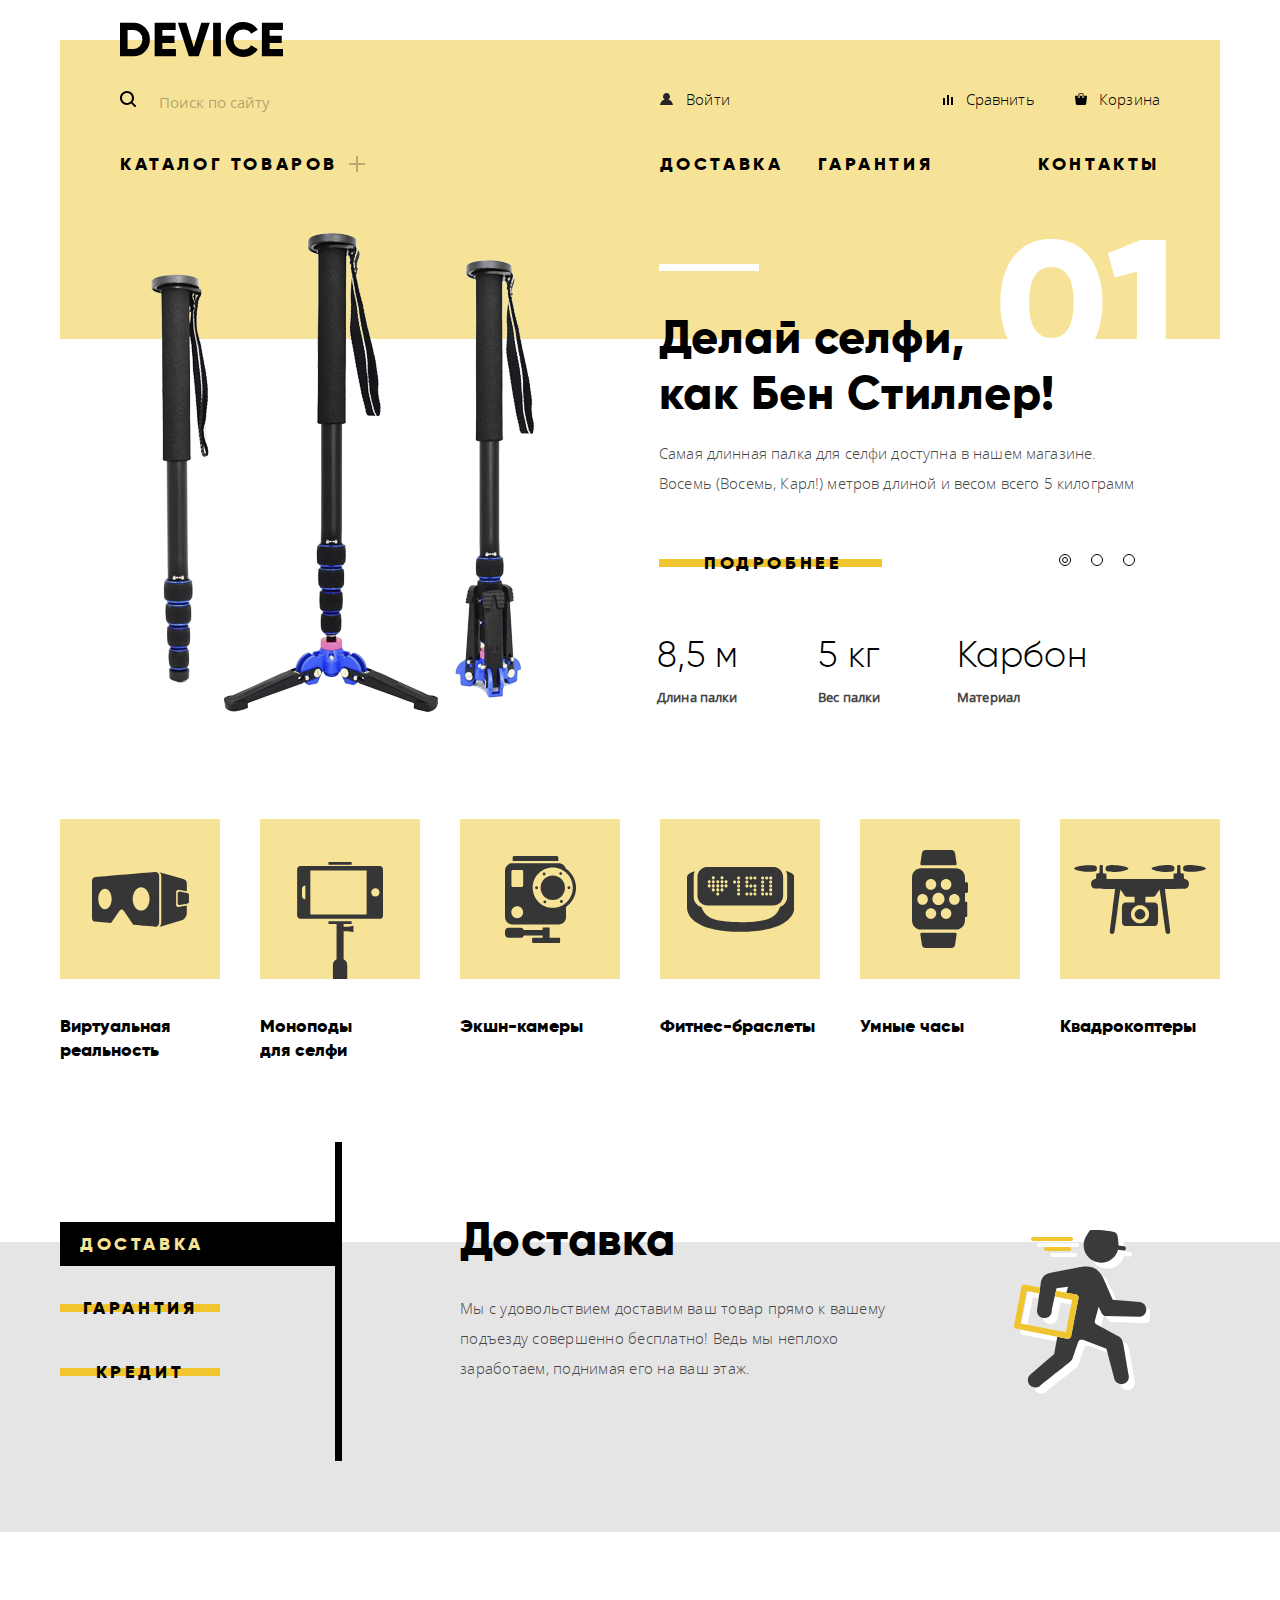
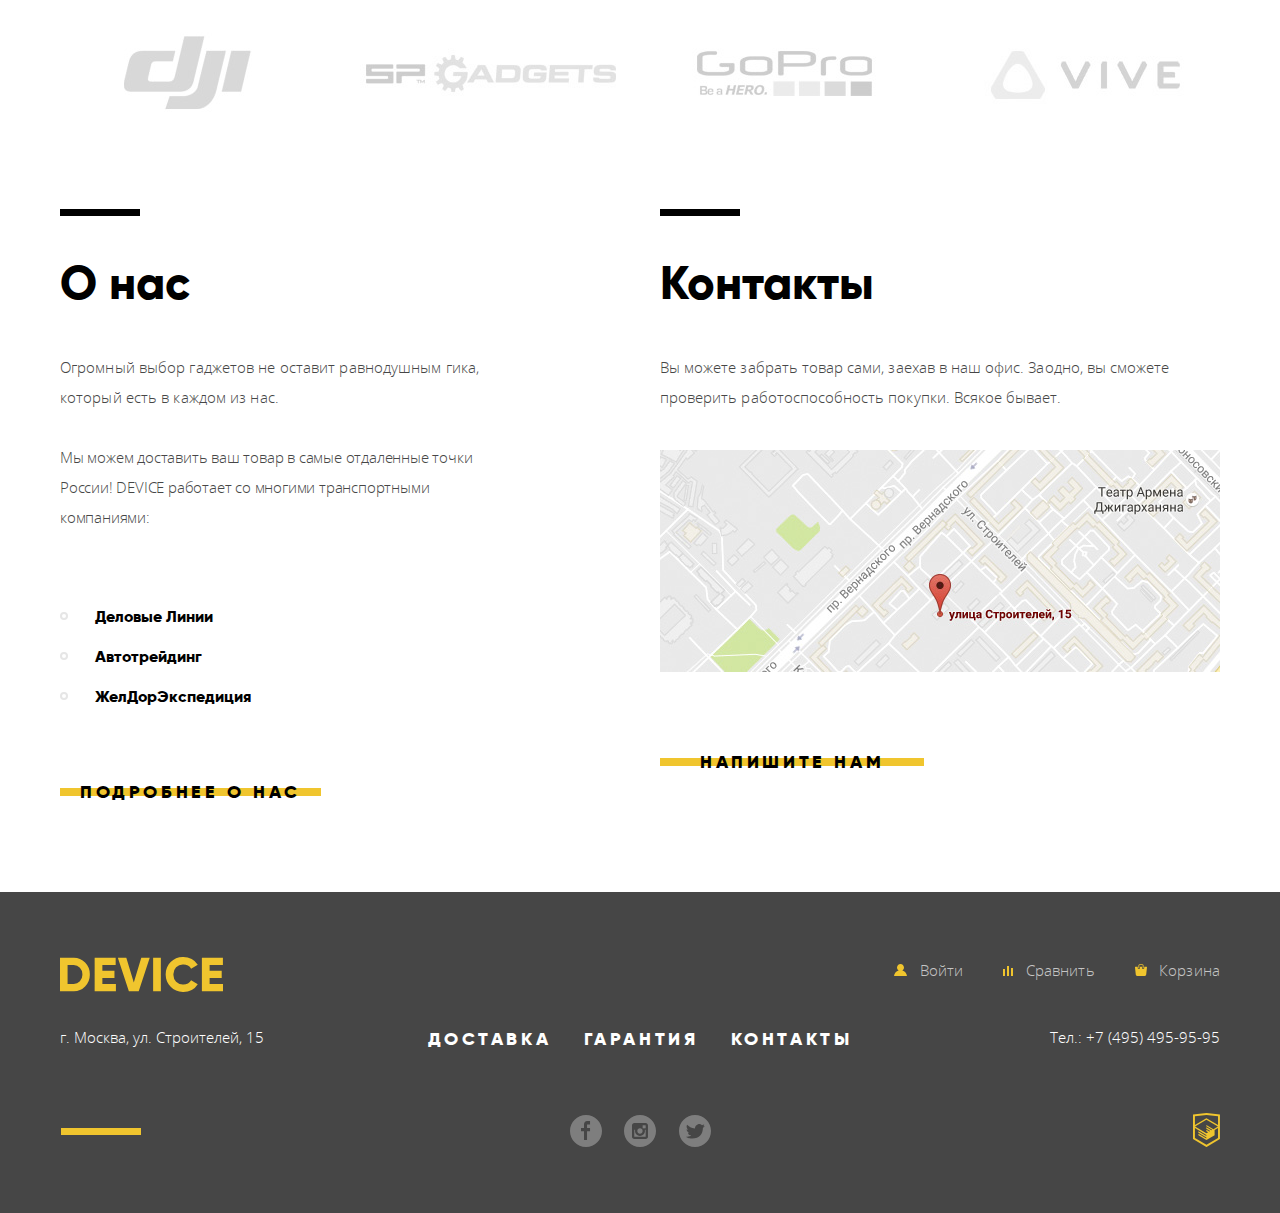
==== commit c85b41f8: "Add some files" ====
--- a/index.html
+++ b/index.html
@@ -4,7 +4,7 @@
     <meta charset="utf-8">
     <title>Device</title>
     <link href="css/normalize.css" rel="stylesheet">
-    <link href="css/style.css" rel="stylesheet">
+    <link href="css/style-min.css" rel="stylesheet">
   </head>
   <body>
     <header class="main-header">
@@ -356,7 +356,7 @@
     </footer>
 
     <section class="modal-content-feedback">
-      <button class="modal-content-close" type="button" title="Закрыть">
+      <button class="modal-content-close feedback-close" type="button" title="Закрыть">
         Закрыть
       </button>
       <h2 class="visually-hidden">Напишите нам</h2>
@@ -375,7 +375,7 @@
       </form>
     </section>
     <section class="index-map">
-      <button class="modal-content-close" type="button" title="Закрыть">
+      <button class="modal-content-close map-close" type="button" title="Закрыть">
         Закрыть
       </button>
       <h2 class="visually-hidden">Расположение офиса на карте</h2>
@@ -386,68 +386,6 @@
     </section>
 
 
-    <script>
-      var feedback = document.querySelector(".feedback-btn"),
-          feedbackModal = document.querySelector(".modal-content-feedback"),
-          username = feedbackModal.querySelector("[name=user-name]"),
-          email = feedbackModal.querySelector("[name=user-mail]"),
-          message = feedbackModal.querySelector("[name=feedback-text]"),
-          form = feedbackModal.querySelector("form"),
-          isStorageSupport = true,
-          storage = "",
-          close = document.querySelector(".modal-content-close");
-
-      try {
-        storage = localStorage.getItem("message");
-      }
-      catch (err) {
-        isStorageSupport = false;
-      }
-
-      feedback.addEventListener("click", function (evt) {
-
-        evt.preventDefault();
-        feedbackModal.classList.add("modal-show");
-
-        if (storage) {
-          message.value = storage;
-        }
-
-        username.focus();
-
-      });
-
-      close.addEventListener("click", function (evt) {
-
-        evt.preventDefault();
-        feedbackModal.classList.remove("modal-show");
-
-      });
-
-      form.addEventListener("submit", function (evt) {
-
-
-        console.log('user = '+username.value+'; email = '+email.value+'; msg = '+message.value);
-        if (!username.value || !email.value || !message.value) {
-          evt.preventDefault();
-          console.log('Something is missing');
-        }
-        else {
-          if (isStorageSupport) {
-            localStorage.setItem("message", message.value);
-          }
-        }
-
-      });
-
-      window.addEventListener("keydown", function (evt) {
-        if (evt.keyCode === 27) {
-          evt.preventDefault();
-          if (feedbackModal.classList.contains("modal-show")) {
-            feedbackModal.classList.remove("modal-show");
-          }
-        }
-      });
-    </script>
+    <script src="js/script-min.js"></script>
   </body>
 </html>
--- a/css/style-min.css
+++ b/css/style-min.css
@@ -0,0 +1 @@
+@font-face{font-family:"Open Sans";src:url(../fonts/web/opensanslight.woff2) format("woff2"),url(../fonts/web/opensanslight.woff) format("woff");font-weight:300}@font-face{font-family:"Open Sans";src:url(../fonts/web/opensans.woff2) format("woff2"),url(../fonts/web/opensans.woff) format("woff");font-weight:400}@font-face{font-family:"Gilroy";src:url(../fonts/web/gilroylight.woff2) format("woff2"),url(../fonts/web/gilroylight.woff) format("woff");font-weight:300}@font-face{font-family:"Gilroy";src:url(../fonts/web/gilroyextrabold.woff2) format("woff2"),url(../fonts/web/gilroyextrabold.woff) format("woff");font-weight:800}body{margin:0;padding:0;font-family:"Open Sans",Arial,sans-serif;font-size:15px;line-height:30px;font-weight:300;color:#000;background-color:#fff}a{text-decoration:none}h1{font-family:"Gilroy",Arial,sans-serif;font-weight:800;font-size:47px;line-height:48px}button{background:transparent;border:none}iframe{display:block;border:none}.visually-hidden:not(:focus):not(:active),input[type="checkbox"].visually-hidden,input[type="radio"].visually-hidden{position:absolute;width:1px;height:1px;margin:-1px;border:0;padding:0;white-space:nowrap;-webkit-clip-path:inset(100%);clip-path:inset(100%);clip:rect(0 0 0 0);overflow:hidden}.main-container{width:1160px;margin-left:auto;margin-right:auto}.inner-container h1{width:100%;margin:0;padding:0;margin-top:30px;margin-bottom:25px;margin-left:60px;letter-spacing:.5px}.inner-container h2{margin:0;padding:22px 0;font-family:"Gilroy",Arial,sans-serif;font-weight:800;font-size:16px;line-height:24px;letter-spacing:3.4px;text-transform:uppercase}.inner-row1{background-image:-webkit-gradient(linear,left top,right top,color-stop(50%,#dcdcdc),color-stop(50%,#ebebeb));background-image:-webkit-linear-gradient(left,#dcdcdc 50%,#ebebeb 50%);background-image:-o-linear-gradient(left,#dcdcdc 50%,#ebebeb 50%);background-image:linear-gradient(to right,#dcdcdc 50%,#ebebeb 50%);}.inner-row2{background-image:-webkit-gradient(linear,left top,right top,color-stop(50%,#ebebeb),color-stop(50%,#ffffff));background-image:-webkit-linear-gradient(left,#ebebeb 50%,#ffffff 50%);background-image:-o-linear-gradient(left,#ebebeb 50%,#ffffff 50%);background-image:linear-gradient(to right,#ebebeb 50%,#ffffff 50%);}.inner-container{display:-webkit-box;display:-ms-flexbox;display:flex;-ms-flex-wrap:wrap;flex-wrap:wrap;width:1160px;margin-left:auto;margin-right:auto}.inner-col1{width:270px;padding-left:60px}.inner-row1 .inner-col1{background-color:#dcdcdc}.inner-row2 .inner-col1{background-color:#ebebeb}.inner-col2{width:760px;padding-left:70px}.inner-row1 .inner-col2{background-color:#ebebeb}.inner-row2 .inner-col2{background-color:#fff}.main-header{display:-webkit-box;display:-ms-flexbox;display:flex;width:1040px;margin-top:40px;margin-left:auto;margin-right:auto;padding-left:60px;padding-right:60px;background-color:#F7E397}.inner-header{margin-bottom:10px}.main-header-logo{position:relative;top:-18px}.main-navigation{margin:0;padding:0;width:100%}.site-navigation,.user-navigation,.index-sub-menu{list-style:none}.site-navigation{display:-webkit-box;display:-ms-flexbox;display:flex;-webkit-box-align:end;-ms-flex-align:end;align-items:flex-end;margin:0;padding:0;padding-bottom:160px}.inner-header .site-navigation{padding-bottom:45px}.site-navigation li{text-transform:uppercase}.site-navigation a,.user-navigation a,.index-sub-menu a{color:#000}.site-navigation a{font-family:"Gilroy",Arial,sans-serif;font-weight:800;font-size:18px;line-height:24px;letter-spacing:3.6px}.site-navigation>li{margin-left:35px}.site-navigation>li:first-child{margin-left:0;margin-right:auto;padding-right:32px}.site-navigation>li:last-child{margin-left:105px}.user-navigation{display:-webkit-box;display:-ms-flexbox;display:flex;padding:0;margin:0;margin-bottom:25px;width:500px;letter-spacing:.15px}.index-sub-menu li{text-transform:none}.index-sub-menu a{font-family:"Open Sans",Arial,sans-serif;font-weight:300;font-size:15px;line-height:36px;letter-spacing:normal}.site-navigation a:hover,.site-navigation a:focus,.user-navigation a:hover,.user-navigation a:focus,.index-sub-menu a:hover,.index-sub-menu a:focus{color:rgba(0,0,0,.6)}.site-navigation a:active,.user-navigation a:active,.index-sub-menu a:active{color:rgba(0,0,0,.3)}.searching{position:relative;width:440px;margin-right:auto}.header-container{display:-webkit-box;display:-ms-flexbox;display:flex;margin-bottom:10px}.search-field{width:280px;height:34px;padding-left:35px;margin-right:-5px;vertical-align:top;color:#000;border:none;background-color:#F7E397}.search-field:focus{border-bottom:2px solid #000}.search-icon{font-size:0}.search-icon::before{content:"";position:absolute;top:7px;left:0;width:16px;height:16px;background-image:url(../img/search.svg);background-repeat:no-repeat}.search-field::-webkit-input-placeholder{color:rgba(0,0,0,.3)}.search-field:-moz-placeholder{color:rgba(0,0,0,.3)}.search-field::-moz-placeholder{color:rgba(0,0,0,.3)}.search-field:-ms-input-placeholder{color:rgba(0,0,0,.3)}.search-field:hover::-webkit-input-placeholder{color:rgba(0,0,0,.6)}.search-field:hover:-moz-placeholder{color:rgba(0,0,0,.6)}.search-field:hover::-moz-placeholder{color:rgba(0,0,0,.6)}.search-field:hover:-ms-input-placeholder{color:rgba(0,0,0,.6)}.search-field:focus::-webkit-input-placeholder{color:rgba(0,0,0,.6)}.search-field:focus:-moz-placeholder{color:rgba(0,0,0,.6)}.search-field:focus::-moz-placeholder{color:rgba(0,0,0,.6)}.search-field:focus:-ms-input-placeholder{color:rgba(0,0,0,.6)}.search-btn{visibility:hidden;height:38px;padding-left:20px;padding-right:20px;background-color:#F7E397;border:2px solid #000;-webkit-transition:0.2s;-o-transition:0.2s;transition:0.2s}.search-field:focus + .search-btn{visibility:visible}.search-btn:hover,.search-btn:focus{color:#fff;background-color:#000}.search-btn:active{color:rgba(255,255,255,.3);background-color:#000}.user-navigation li,.footer-user-navigation li{margin-left:40px}.user-navigation li:first-of-type,.footer-user-navigation li:first-of-type{margin-right:20px;margin-left:0;padding-left:0}.user-navigation li:nth-last-of-type(3),.footer-user-navigation li:nth-last-of-type(3){padding-left:0;margin-left:0;margin-right:auto}.user-navigation .account-link,.user-navigation .login-link,.footer-user-navigation .account-link,.footer-user-navigation .login-link{margin-left:0;margin-right:0}.login-link,.account-link,.compare-btn,.cart-btn{position:relative}.login-link svg,.account-link svg{margin-right:9px}.compare-btn svg{margin-right:8px}.cart-btn svg{margin-right:8px}.open-item-list-btn{position:relative;padding-right:32px}.open-item-list-btn::before,.open-item-list-btn::after{content:"";position:absolute;top:14px;right:5px;width:16px;height:2px;background-color:#b8a974}.open-item-list-btn::after{-webkit-transform:rotate(90deg);-ms-transform:rotate(90deg);transform:rotate(90deg)}.sub-menu-container{position:absolute;display:-webkit-box;display:-ms-flexbox;display:flex;width:1040px;min-height:160px;padding-left:60px;padding-right:60px;margin-left:-60px;z-index:2;background-color:#F7E397;opacity:0}.open-item-list-btn:hover .sub-menu-container,.open-item-list-link:hover + .sub-menu-container,.open-item-list-link:focus + .sub-menu-container,.open-item-list-btn>a:hover + .sub-menu-container,.open-item-list-btn>a:focus + .sub-menu-container{opacity:1;pointer-events:auto}.open-item-list-btn:focus-within .sub-menu-container{opacity:1;pointer-events:auto}.index-sub-menu{width:200px;margin-right:40px;padding:0;padding-top:25px;letter-spacing:.15px}.main-button{font-family:"Gilroy",Arial,sans-serif;font-weight:800;font-size:18px;line-height:24px;padding-top:10px;padding-bottom:10px;text-transform:uppercase;letter-spacing:3.6px;color:#000;background-image:-webkit-gradient(linear,left top,left bottom,from(#f0c52e),to(#f0c52e));background-image:-webkit-linear-gradient(top,#f0c52e,#f0c52e);background-image:-o-linear-gradient(top,#f0c52e,#f0c52e);background-image:linear-gradient(to bottom,#f0c52e,#f0c52e);background-repeat:no-repeat;background-size:100% 8px;background-position:center;-webkit-transition:0.1s;-o-transition:0.1s;transition:0.1s}.main-button:hover,.main-button:focus{color:#000;background-size:100% 100%}.main-button:active{color:rgba(0,0,0,.3);background-size:100% 100%}.promo-slider{position:relative;width:1160px;top:-110px;margin-bottom:-110px;z-index:1}.promo-slider ol{padding:0;margin:0;position:relative;counter-reset:li;list-style:none}.promo-slide h3{font-family:"Gilroy",Arial,sans-serif;font-weight:800;font-size:47px;line-height:56px;letter-spacing:.47px}.slider-controls{position:absolute;top:325px;right:65px;display:-webkit-box;display:-ms-flexbox;display:flex;-webkit-box-pack:end;-ms-flex-pack:end;justify-content:flex-end;font-size:0}.slider-info{position:relative}.slider-info::before{content:"";position:absolute;top:35px;left:0;width:100px;height:7px;background-color:#fff}.slider-info::after{position:absolute;top:-15px;right:-35px;font-family:"Gilroy",Arial,sans-serif;font-weight:800;font-size:179px;line-height:179px;letter-spacing:1.79px;color:#fff}.promo-slide::after{content:"0"counter(li);counter-increment:li;position:absolute;top:-15px;right:40px;font-family:"Gilroy",Arial,sans-serif;font-weight:800;font-size:179px;line-height:179px;letter-spacing:1.79px;z-index:-1;color:#fff;opacity:0}.promo-slide.slide-current::after{opacity:1}.slider-btn{position:relative;display:block;margin-right:20px;padding:0;width:12px;height:12px;border:1px solid #000;border-radius:50%}.slider-btn::before{content:"";position:absolute;top:50%;left:50%;-webkit-transform:translate(-50%,-50%);-ms-transform:translate(-50%,-50%);transform:translate(-50%,-50%);width:4px;height:4px;border:1px solid #000;border-radius:50%;opacity:0}.slider-btn.slide-current::before{opacity:1}.promo-slide-bth{padding-left:45px;padding-right:40px}.promo-slide{display:-webkit-box;display:-ms-flexbox;display:flex;max-height:0;padding:0;margin-bottom:0;overflow:hidden}.promo-slide.slide-current{max-height:506px;margin-bottom:95px}.promo-slide p{color:#464646;letter-spacing:.15px}.slider-item-parameters th{padding-top:5px;color:#464646;font-size:13px;line-height:20px;text-align:left;letter-spacing:.13px}.slider-item-parameters td{font-family:"Gilroy",Arial,sans-serif;font-weight:300;font-size:36px;line-height:48px;text-align:left;letter-spacing:.36px}.slider-item-parameters th:nth-child(1),.slider-item-parameters th:nth-child(3){width:157px}.slider-item-parameters th:nth-child(2){width:135px}.promo-slide h3{margin-top:80px;margin-bottom:17px}.promo-slide p{margin-bottom:50px}.promo-slide table{margin-top:50px;margin-left:-5px}.slide1 .slider-img{margin-left:90px;margin-right:125px}.slide1 h3{width:410px}.slide1 p{width:480px}.slide2 .slider-img{margin-left:90px;margin-top:12px;margin-right:140px}.slide2 h3{width:260px}.slide2 p{width:460px}.slide3 .slider-img{margin-left:32px;margin-top:10px;margin-right:40px}.slide3 h3{width:550px}.slide3 p{width:460px}.popular-itemgroups-list{display:-webkit-box;display:-ms-flexbox;display:flex;margin:0;margin-bottom:180px;padding:0;list-style:none}.popular-itemgroups-list li{width:160px;margin-right:40px;font-family:"Gilroy",Arial,sans-serif;font-weight:800;font-size:18px;line-height:24px}.popular-itemgroups-list li:last-child{margin-right:0}.popular-itemgroups-link{display:block;position:relative;padding-top:195px;color:#000}.popular-itemgroups-link::before{content:"";position:absolute;top:0;left:0;width:160px;height:160px;background-color:#F7E397;background-repeat:no-repeat;-webkit-transition:0.2s;-o-transition:0.2s;transition:0.2s}.popular-itemgroups-link:hover::before,.popular-itemgroups-link:focus::before{background-color:#f0c52e}.popular-itemgroups-link::after{content:"";position:absolute;top:0;left:0;width:160px;height:160px}.popular-1::after{background-image:url(../img/popular-1.svg);background-repeat:no-repeat;background-position:center center}.popular-2::after{background-image:url(../img/popular-2.svg);background-repeat:no-repeat;background-position:center bottom}.popular-3::after{background-image:url(../img/popular-3.svg);background-repeat:no-repeat;background-position:center center}.popular-4::after{background-image:url(../img/popular-4.svg);background-repeat:no-repeat;background-position:center center}.popular-5::after{background-image:url(../img/popular-5.svg);background-repeat:no-repeat;background-position:center center}.popular-6::after{background-image:url(../img/popular-6.svg);background-repeat:no-repeat;background-position:center center}.popular-1:active::after,.popular-2:active::after,.popular-3:active::after,.popular-4:active::after,.popular-5:active::after,.popular-6:active::after{;opacity:.3}.popular-itemgroups-link:active{color:rgba(0,0,0,.3)}.services-button{width:160px;margin-bottom:20px;font-family:"Gilroy",Arial,sans-serif;font-weight:800;font-size:18px;line-height:24px;letter-spacing:3.6px}.services-current:focus,.services-current{width:100%;color:#F7E397;background-color:#000;background-image:none;padding-left:20px;text-align:left}.services{background-image:-webkit-gradient(linear,left top,left bottom,from(#e5e5e5),to(#e5e5e5));background-image:-webkit-linear-gradient(top,#e5e5e5,#e5e5e5);background-image:-o-linear-gradient(top,#e5e5e5,#e5e5e5);background-image:linear-gradient(to bottom,#e5e5e5,#e5e5e5);background-repeat:no-repeat;background-size:100% 290px;background-position:top;margin-bottom:40px}.services-container{display:-webkit-box;display:-ms-flexbox;display:flex;position:relative;top:-100px;min-height:320px}.services-btns{display:-webkit-box;display:-ms-flexbox;display:flex;position:relative;-webkit-box-orient:vertical;-webkit-box-direction:normal;-ms-flex-direction:column;flex-direction:column;padding-top:80px;padding-bottom:70px;margin-right:120px;width:280px}.services-btns::after{content:"";position:absolute;top:0;right:-2px;width:7px;height:319px;background-color:#000}.services-slides{width:760px;padding-top:73px}.services-slides section:not(.serv-slide-current){display:none}.services-slide{position:relative}.services-slide::after{content:"";position:absolute}.services-delivery::after{right:70px;top:15px;width:136px;height:164px;background-image:url(../img/delivery.svg);background-repeat:no-repeat}.services-warranty::after{right:50px;top:-10px;width:171px;height:195px;background-image:url(../img/warranty.svg);background-repeat:no-repeat}.services-credit::after{right:75px;top:-10px;width:156px;height:188px;background-image:url(../img/credit.svg);background-repeat:no-repeat}.services-slide h3{margin:0;margin-bottom:30px;font-family:"Gilroy",Arial,sans-serif;font-weight:800;font-size:47px;line-height:48px;letter-spacing:.47px}.services-slide p{width:460px;margin-bottom:75px;color:#464646;letter-spacing:.25px}.brands{display:-webkit-box;display:-ms-flexbox;display:flex;margin-bottom:85px}.brands a{margin-right:40px}.brands a:last-child{margin-right:0}.brands-logo{display:block;-webkit-box-sizing:border-box;box-sizing:border-box;width:260px;height:100px;padding-left:260px}.logo-1{background:url(../img/logo-1-gray.jpg) no-repeat}.logo-2{background:url(../img/logo-2-gray.jpg) no-repeat}.logo-3{background:url(../img/logo-3-gray.jpg) no-repeat}.logo-4{background:url(../img/logo-4-gray.jpg) no-repeat}.brands-logo:hover{padding-left:0}.informtion{display:-webkit-box;display:-ms-flexbox;display:flex;-webkit-box-pack:justify;-ms-flex-pack:justify;justify-content:space-between;padding-top:50px;padding-bottom:85px}.about-us::before,.contacts::before{content:"";position:absolute;width:80px;height:7px;top:-50px;left:0;background-color:#000}.about-us{position:relative;width:460px}.about-us h3,.contacts h3{margin:0;margin-bottom:45px;font-family:"Gilroy",Arial,sans-serif;font-weight:800;font-size:47px;line-height:48px}.about-us p:first-of-type{letter-spacing:.1px}.about-us p:last-of-type{letter-spacing:-.2px}.contacts p{letter-spacing:.05px}.about-us p,.contacts p{margin-bottom:30px;color:#464646}.about-us-btn{padding-left:20px;padding-right:20px}.delivery-services-list{margin:0;padding:0;margin-top:65px;list-style:none;margin-bottom:60px}.delivery-services-list li{position:relative;padding-left:35px;font-family:"Gilroy",Arial,sans-serif;font-weight:800;font-size:16px;line-height:40px}.delivery-services-list li::before{content:"";position:absolute;left:0;top:15px;width:4px;height:4px;border:2px solid #e6e6e6;border-radius:50%}.contacts{position:relative;width:560px}.contacts-map{display:block;margin-bottom:75px;padding-top:8px}.contacts-map img{display:block}.feedback-btn{padding-left:40px;padding-right:40px}.breadcrumbs{display:-webkit-box;display:-ms-flexbox;display:flex;padding:0;margin:0;margin-bottom:45px;margin-left:60px;list-style:none}.breadcrumbs li{font-family:"Open Sans",Arial,sans-serif;font-weight:300;font-size:14px;line-height:24px;color:rgba(0,0,0,.3)}.breadcrumbs-link{position:relative;padding-right:40px;color:rgba(0,0,0,.3)}.breadcrumbs-link:hover,.breadcrumbs-link:focus{color:rgba(0,0,0,.6)}.breadcrumbs-link:active{color:rgba(0,0,0,.1)}.breadcrumbs-link::after{content:"";position:absolute;right:20px;top:5px;width:5px;height:5px;border-top:1px solid #000;border-right:1px solid #000;-webkit-transform:rotate(45deg);-ms-transform:rotate(45deg);transform:rotate(45deg)}.filter{width:205px;padding-top:70px;margin-left:-5px}.filter h2{font-family:"Gilroy",Arial,sans-serif;font-weight:800;font-size:16px;line-height:24px;letter-spacing:3.2px;text-transform:uppercase;background-color:#d9d9d9}.filter fieldset{position:relative;padding:0;padding-top:67px;padding-bottom:30px;border:none;border-top:2px solid #000}.filter legend{position:absolute;top:10px;left:0;font-family:"Gilroy",Arial,sans-serif;font-weight:800;font-size:18px;line-height:24px;letter-spacing:.18px}.price-bar{position:relative;margin-bottom:10px;margin-left:5px}.price-range-bar-empty{position:absolute;width:195px;height:2px;background-color:#dbdbdb}.price-range-bar-full{position:absolute;width:110px;height:2px;background-color:#91c92f}.price-start,.price-end{position:absolute;width:4px;height:4px;padding:0;border:8px solid #fff;background-color:#ababab;-webkit-box-shadow:0 2px 1px 0 #cfcfcf;box-shadow:0 2px 1px 0 #cfcfcf;border-radius:50%;-webkit-transform:translate(-50%,-50%);-ms-transform:translate(-50%,-50%);transform:translate(-50%,-50%)}.price-start:active,.price-end:active{-webkit-transform:translate(-50%,-50%) scale(1.1);-ms-transform:translate(-50%,-50%) scale(1.1);transform:translate(-50%,-50%) scale(1.1)}.price-end{left:110px}.filter-price input{width:65px;font-family:"Gilroy",Arial,sans-serif;font-weight:300;font-size:14px;line-height:24px;color:rgba(0,0,0,.2);background-color:#ebebeb;border:none}.filter-price label{font-family:"Gilroy",Arial,sans-serif;font-weight:300;font-size:14px;line-height:24px;letter-spacing:.5px;color:rgba(0,0,0,.2)}.filter ul{list-style:none;padding:0}.filter-color{margin:0;padding:0;margin-top:-15px}.filter-bluetooth{margin:0;margin-top:-15px}.filter-color label,.filter-bluetooth label{position:relative;padding-left:40px;padding-top:5px;font-family:"Open Sans",Arial,sans-serif;font-weight:300;font-size:14px;line-height:40px;color:#000}.filter-color label::before{content:"";position:absolute;top:2px;left:0;width:19px;height:19px;border:2px solid #000;border-radius:2px}.filter-bluetooth label::before{content:"";position:absolute;top:2px;left:0;width:17px;height:17px;border:4px solid #000;border-radius:50%}input[type="number"]::-webkit-outer-spin-button,input[type="number"]::-webkit-inner-spin-button{-webkit-appearance:none;margin:0}input[type="number"]{-moz-appearance:textfield}input[type="checkbox"]:checked + label::before{border:none;width:27px;height:23px;background-image:url(../img/checkbox-on.svg);background-repeat:no-repeat}input[type="checkbox"]:focus + label::before,input[type="radio"]:focus + label::before{outline:2px solid #9cbef5}input[type="radio"]:checked + label::after{content:"";position:absolute;top:10px;left:8px;width:9px;height:9px;background-color:#000;border-radius:50%}.filter-color .disabled,.filter-bluetooth .disabled{color:#a6a6a6}.filter .main-button{width:100%}.sort{display:-webkit-box;display:-ms-flexbox;display:flex;background-color:#ebebeb}.sort h2{margin-right:52px;font-family:"Gilroy",Arial,sans-serif;font-weight:800;font-size:16px;line-height:24px;letter-spacing:3.5px;text-transform:uppercase}.sort ul{display:-webkit-box;display:-ms-flexbox;display:flex;-webkit-box-flex:1;-ms-flex-positive:1;flex-grow:1;width:300px;margin:0;padding:0;list-style:none;letter-spacing:.25px}.sort li{margin-right:30px;padding-top:25px;padding-bottom:26px;font-family:"Open Sans",Arial,sans-serif;font-weight:300;font-size:14px;line-height:18px}.sort-direction{position:relative;margin-top:30px;margin-left:20px;opacity:.3}.sort-direction:first-of-type{width:11px;height:10px;background-image:url(../img/dir-arrow.png);background-repeat:no-repeat;-webkit-transform:rotate(180deg);-ms-transform:rotate(180deg);transform:rotate(180deg)}.sort-direction:last-of-type{width:11px;height:10px;background-image:url(../img/dir-arrow.png);background-repeat:no-repeat}.sort-direction.dir-current{opacity:1}.sort-direction:hover,.sort-direction:focus{opacity:.6}.sort a{color:rgba(0,0,0,.3)}.sort a:hover,.sort a:focus{color:rgba(0,0,0,.6)}.sort .sort-current,.sort .dir-current,.sort a:active{color:#000}.items{display:-webkit-box;display:-ms-flexbox;display:flex;-ms-flex-wrap:wrap;flex-wrap:wrap;-webkit-box-pack:justify;-ms-flex-pack:justify;justify-content:space-between;padding-top:70px}.device{position:relative;display:-webkit-box;display:-ms-flexbox;display:flex;-ms-flex-wrap:wrap;flex-wrap:wrap;-ms-flex-line-pack:start;align-content:flex-start;-webkit-box-pack:justify;-ms-flex-pack:justify;justify-content:space-between;width:360px;margin-bottom:45px}.device-new::before{content:"NEW";position:absolute;top:50px;right:43px;color:#000;font-family:"Gilroy",Arial,sans-serif;font-weight:800;font-size:14px;line-height:24px;opacity:.2}.device-new::after{content:"";position:absolute;top:30px;right:30px;width:56px;height:56px;border:2px solid #000;border-radius:50%;opacity:.1}.device-pic{margin-bottom:30px}.device h2{width:260px;padding:0;margin:0;font-family:"Gilroy",Arial,sans-serif;font-weight:800;font-size:18px;line-height:24px;letter-spacing:.18px;text-transform:none}.device:hover .buy-compare,.device:focus .buy-compare{display:-webkit-box;display:-ms-flexbox;display:flex}.buy-compare{display:none;position:absolute;-webkit-box-orient:vertical;-webkit-box-direction:normal;-ms-flex-direction:column;flex-direction:column;-webkit-box-align:center;-ms-flex-align:center;align-items:center;width:360px;height:380px;background-color:#eee;opacity:.7}.buy-compare .main-button{margin-top:175px;padding-left:40px;padding-right:40px}.buy-compare .main-button:hover,.buy-compare .main-button:focus{background-color:#f0c52e}.buy-compare .main-button:active{color:rgba(0,0,0,.3)}.add-to-compare-btn{font-family:"Open Sans",Arial,sans-serif;font-weight:300;font-size:13px;line-height:36px;color:rgba(0,0,0,.5)}.add-to-compare-btn:hover,.add-to-compare-btn:focus{color:#000}.add-to-compare-btn:active{color:rgba(0,0,0,.2)}.device-name{font-family:"Gilroy",Arial,sans-serif;font-weight:800;font-size:18px;line-height:24px}.device-name a{color:#000}.device-price{font-family:"Gilroy",Arial,sans-serif;font-weight:300;font-size:16px;line-height:24px;color:#464646;width:100px;text-align:right;letter-spacing:.2px}.paginator{display:-webkit-box;display:-ms-flexbox;display:flex;-webkit-box-pack:justify;-ms-flex-pack:justify;justify-content:space-between;padding:22px 30px;margin-bottom:80px;margin-top:-5px;font-family:"Gilroy",Arial,sans-serif;font-weight:800;font-size:16px;line-height:24px;letter-spacing:3.2px;text-transform:uppercase;background-color:#ebebeb}.paginator ul{display:-webkit-box;display:-ms-flexbox;display:flex;-ms-flex-pack:distribute;justify-content:space-around;width:120px;margin:0;padding:0;padding-left:10px;list-style:none}.paginator a{color:rgba(0,0,0,.3)}.paginator .back,.paginator .active-page,.paginator .forward{color:#000}.paginator .back:hover,.paginator .back:focus,.paginator .forward:hover,.paginator .forward:focus{background-color:#d9d9d9}.paginator .back:active,.paginator .forward:active{color:rgba(0,0,0,.3)}.paginator .page:hover,.paginator .page:focus{color:rgba(0,0,0,.6)}.paginator .page:active{color:#000}.main-footer{padding-top:65px;padding-bottom:30px;color:#fff;background-color:#464646}.main-footer .main-container{display:-webkit-box;display:-ms-flexbox;display:flex;-webkit-box-orient:vertical;-webkit-box-direction:normal;-ms-flex-direction:column;flex-direction:column}.main-footer-logo svg,.footer-user-navigation svg{fill:#f0c52e}.footer-container{display:-webkit-box;display:-ms-flexbox;display:flex;-webkit-box-pack:justify;-ms-flex-pack:justify;justify-content:space-between;margin-bottom:21px}.footer-user-navigation{display:-webkit-box;display:-ms-flexbox;display:flex;margin:0;padding:0;margin-top:-2px;letter-spacing:.15px}.footer-user-navigation .logout-link{color:rgba(255,255,255,.3)}.footer-user-navigation .logout-link:hover,.footer-user-navigation .logout-link:focus{color:#fff}.footer-user-navigation .logout-link:active{color:rgba(255,255,255,.6)}.footer-user-navigation,.footer-site-navigation{list-style:none}.footer-address,.footer-site-navigation,.footer-phone{margin:0;padding:0}.footer-address,.footer-phone{width:215px}.footer-phone{text-align:right}.footer-site-navigation{display:-webkit-box;display:-ms-flexbox;display:flex;width:425px;margin-right:auto;margin-left:auto;-webkit-box-pack:justify;-ms-flex-pack:justify;justify-content:space-between;padding-top:2px;margin-bottom:25px}.footer-site-navigation a{font-family:"Gilroy",Arial,sans-serif;font-weight:800;font-size:18px;line-height:24px;color:#fff;letter-spacing:3.6px;text-transform:uppercase}.footer-site-navigation a:hover,.footer-site-navigation a:focus{color:rgba(255,255,255,.6)}.footer-user-navigation a{color:rgba(255,255,255,.7)}.footer-user-navigation a:hover,.footer-user-navigation a:focus{color:#fff}.footer-user-navigation a:active,.footer-site-navigation a:active{color:rgba(255,255,255,.3)}.footer-social{display:-webkit-box;display:-ms-flexbox;display:flex;position:relative;-webkit-box-pack:center;-ms-flex-pack:center;justify-content:center;margin-left:auto;margin-right:auto;padding-left:27px}.footer-social::before{content:"";position:absolute;left:-482px;top:28px;width:80px;height:7px;background-color:#f0c52e}.footer-social ul{display:-webkit-box;display:-ms-flexbox;display:flex;-ms-flex-wrap:wrap;flex-wrap:wrap;-webkit-box-pack:justify;-ms-flex-pack:justify;justify-content:space-between;width:141px;padding:0;list-style:none}.social-btn{display:-webkit-box;display:-ms-flexbox;display:flex;-webkit-box-align:center;-ms-flex-align:center;align-items:center;-webkit-box-pack:center;-ms-flex-pack:center;justify-content:center;width:32px;height:32px;opacity:.3;-webkit-transition:0.2s;-o-transition:0.2s;transition:0.2s}.social-btn:hover,.social-btn:focus{opacity:.6}.social-btn:active{opacity:.1}.footer-copyright{width:27px;padding-top:13px}.footer-copyright svg{fill:#f0c52e}.footer-copyright:hover,.footer-copyright:focus{opacity:.6}.footer-copyright:active{opacity:.3}.modal-content-close{position:absolute;top:22px;right:22px;width:55px;height:55px;border-radius:50%;font-size:1px;color:transparent;background-color:#F7E397}.modal-content-close::before,.modal-content-close::after{content:"";position:absolute;top:50%;right:50%;width:30px;height:2px;background-color:#fff}.modal-content-close::before{-webkit-transform:translateX(50%) rotate(45deg);-ms-transform:translateX(50%) rotate(45deg);transform:translateX(50%) rotate(45deg)}.modal-content-close::after{-webkit-transform:translateX(50%) rotate(-45deg);-ms-transform:translateX(50%) rotate(-45deg);transform:translateX(50%) rotate(-45deg)}@-webkit-keyframes bounce{0%{margin-top:-2000px}70%{margin-top:30px}90%{margin-top:-10px}100%{margin-top:0}}@keyframes bounce{0%{margin-top:-2000px}70%{margin-top:30px}90%{margin-top:-10px}100%{margin-top:0}}@-webkit-keyframes shake{0%,100%{margin-left:0}10%,30%,50%,70%,90%{margin-left:-10px}20%,40%,60%,80%{margin-left:10px}}@keyframes shake{0%,100%{margin-left:0}10%,30%,50%,70%,90%{margin-left:-10px}20%,40%,60%,80%{margin-left:10px}}.modal-content-feedback{display:none;position:fixed;top:50%;left:50%;-webkit-transform:translate(-50%,-50%);-ms-transform:translate(-50%,-50%);transform:translate(-50%,-50%);z-index:100;width:960px;-webkit-box-sizing:border-box;box-sizing:border-box;max-height:100vh;overflow-y:auto;margin-left:auto;margin-right:auto;padding-left:100px;padding-right:100px;padding-top:95px;padding-bottom:80px;background-color:#fff;-webkit-box-shadow:0 10px 20px 0 rgba(0,0,0,.2);box-shadow:0 10px 20px 0 rgba(0,0,0,.2)}.modal-content-feedback form{display:-webkit-box;display:-ms-flexbox;display:flex;-ms-flex-wrap:wrap;flex-wrap:wrap;-webkit-box-pack:justify;-ms-flex-pack:justify;justify-content:space-between}.modal-content-feedback label{width:360px;margin-bottom:10px;font-family:"Gilroy",Arial,sans-serif;font-weight:800;font-size:18px;line-height:24px;color:#000}.modal-content-feedback label:last-of-type{width:100%}.modal-content-feedback input,.modal-content-feedback textarea{font-family:"Open Sans",Arial,sans-serif;font-weight:400;font-size:14px;line-height:18px}.modal-content-feedback textarea{width:100%;margin-bottom:32px}.modal-content-feedback input{width:360px;margin-bottom:35px}.modal-col{width:360px}.modal-content-feedback input{height:50px;width:336px;overflow:hidden}.modal-content-feedback textarea{height:122px;padding:15px 20px}.modal-content-feedback input,.modal-content-feedback textarea{padding-left:20px;background-color:#f2f2f2;border:2px solid transparent}.modal-content-feedback input:hover,.modal-content-feedback textarea:hover{background-color:#eaeaea}.modal-content-feedback input:focus,.modal-content-feedback input:active,.modal-content-feedback textarea:focus,.modal-content-feedback textarea:active{font-family:"Open Sans",Arial,sans-serif;font-weight:400;font-size:14px;line-height:18px;color:#464646;background-color:#fff;border:2px solid #f0c52e}.modal-content-feedback .main-button{padding-left:35px;padding-right:35px}.index-map{display:none;position:fixed;top:50%;left:50%;-webkit-transform:translate(-50%,-50%);-ms-transform:translate(-50%,-50%);transform:translate(-50%,-50%);z-index:100;width:960px;-webkit-box-sizing:border-box;box-sizing:border-box;max-height:100vh;overflow-y:auto;margin-left:auto;margin-right:auto;-webkit-box-shadow:0 10px 20px 0 rgba(0,0,0,.2);box-shadow:0 10px 20px 0 rgba(0,0,0,.2)}#map{width:960px;height:560px}.modal-show{display:block;-webkit-animation:bounce 0.6s;animation:bounce 0.6s}.modal-error{-webkit-animation:shake 0.6s;animation:shake 0.6s}
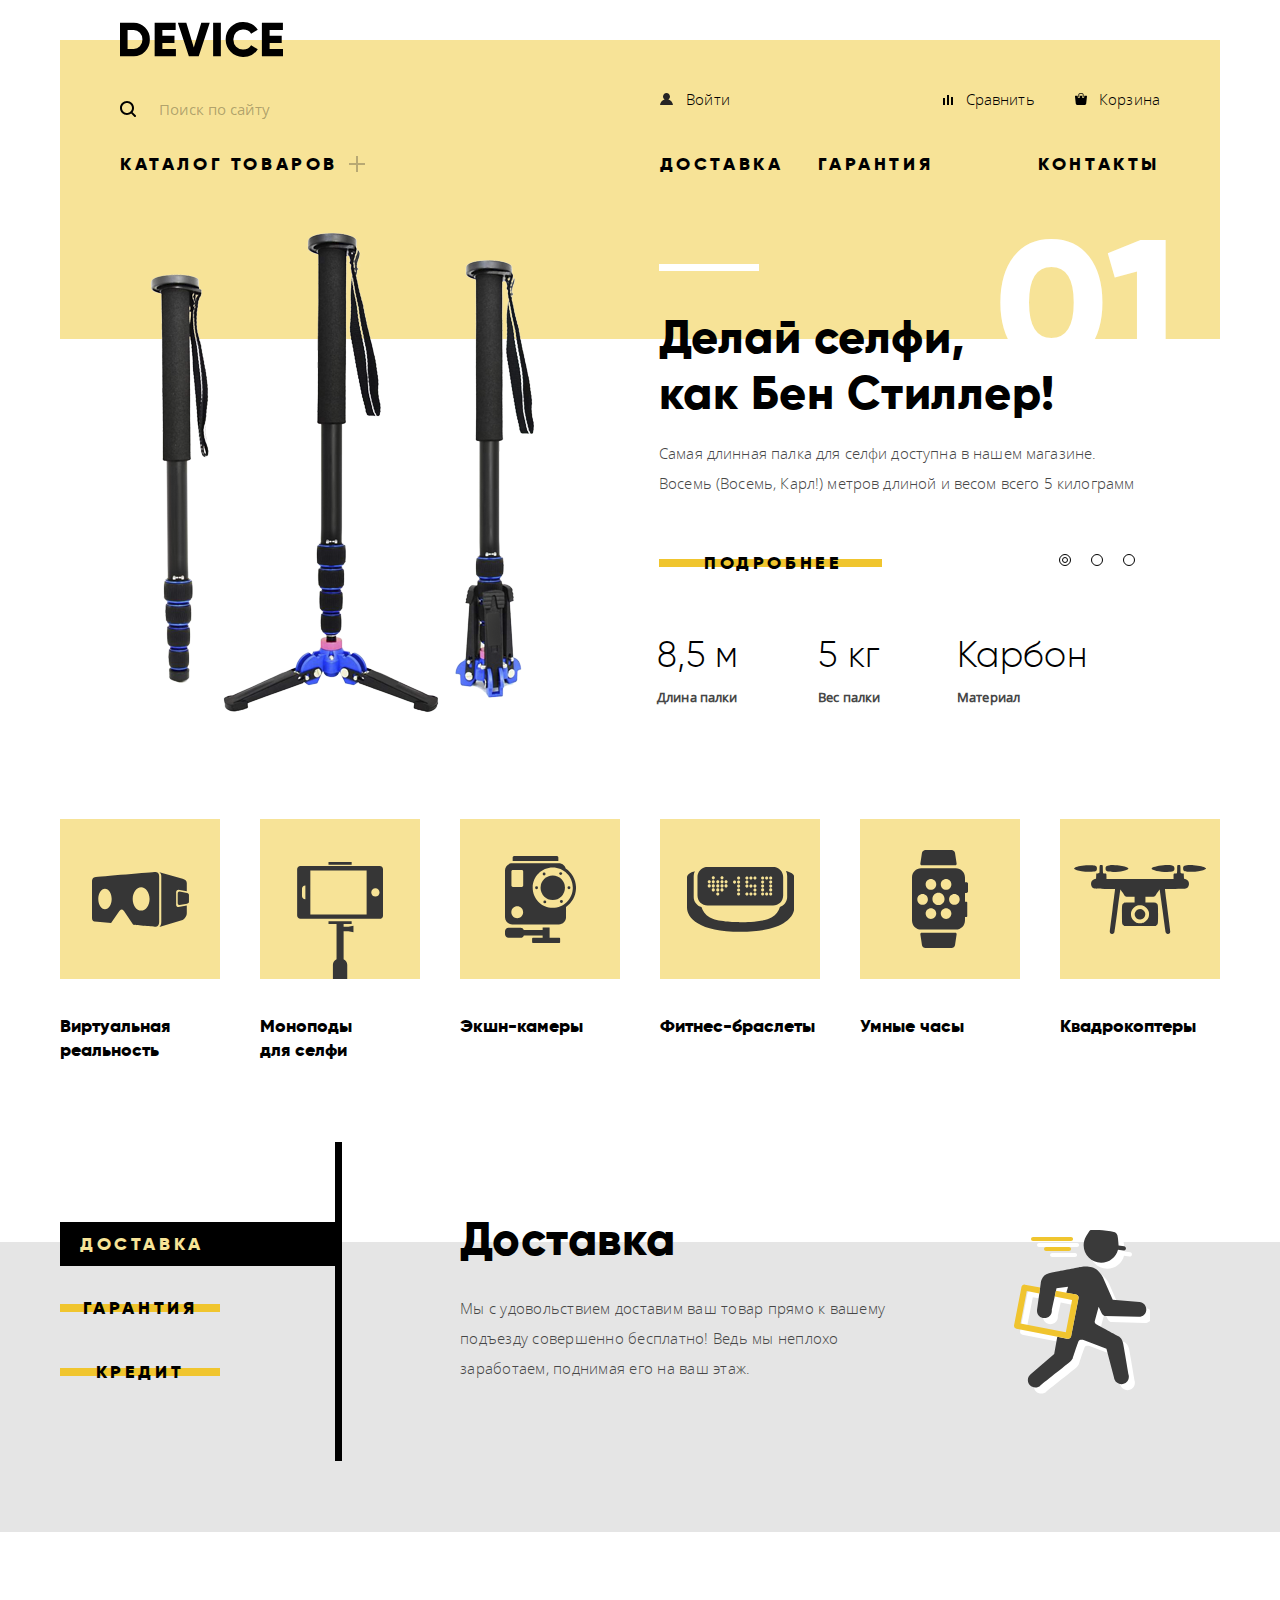
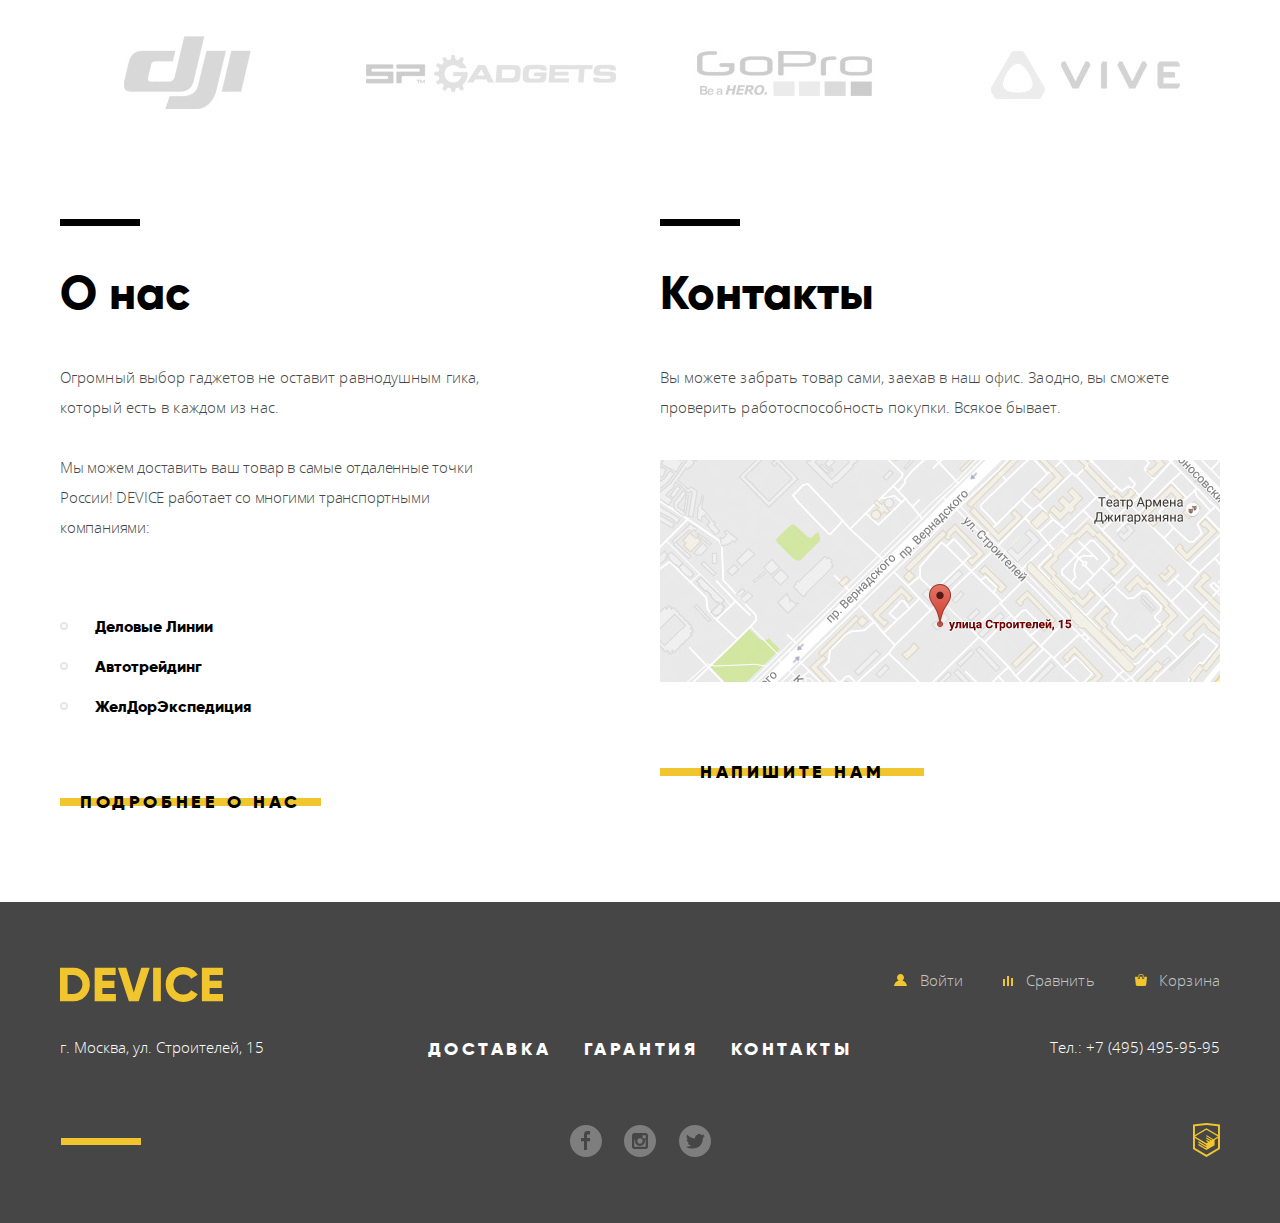
==== commit b6704b3e: "работа над ошибками -1" ====
--- a/index.html
+++ b/index.html
@@ -4,7 +4,7 @@
     <meta charset="utf-8">
     <title>Device</title>
     <link href="css/normalize.css" rel="stylesheet">
-    <link href="css/style-min.css" rel="stylesheet">
+    <link href="css/style.css" rel="stylesheet">
   </head>
   <body>
     <header class="main-header">
@@ -15,7 +15,7 @@
         <div class="header-container">
           <form class="searching" action="https://echo.htmlacademy.ru" method="get">
             <label class="search-icon" for="search-field">Поиск</label>
-            <input type="text" class="search-field" id="search-field" placeholder="Поиск по сайту">
+            <input type="search" class="search-field" id="search-field" placeholder="Поиск по сайту">
             <button type="submit" class="search-btn">Найти</button>
           </form>
           <ul class="user-navigation">
@@ -344,7 +344,7 @@
           </section>
           <section class="footer-copyright">
             <h2 class="visually-hidden">Сайт разработан</h2>
-            <a class="btn" href="https://htmlacademy.ru">
+            <a class="btn" href="https://htmlacademy.ru/intensive/htmlcss">
               <span class="visually-hidden">HTML Academy</span>
               <svg version="1.1" xmlns="http://www.w3.org/2000/svg" xmlns:xlink="http://www.w3.org/1999/xlink" x="0px" y="0px" width="26.943px" height="34.09px" viewBox="0 0 26.943 34.09" enable-background="new 0 0 26.943 34.09" xml:space="preserve">
                 <path d="M13.62,0.017L13.472,0L0,1.412v24.661l13.473,8.017l13.43-7.99l0.042-0.025V1.412L13.62,0.017z M25.019,12.127L13.495,5.334 L13.494,5.23l-0.087,0.05l-0.088-0.056v0.109L1.925,12.118V3.147l11.548-1.212l11.547,1.212V12.127z M13.405,6.787L24.923,13.5 l-4.479,2.64l-7.093-4.221l-0.014,1.415l5.904,3.513l-0.86,0.507l-5.03-2.992l-0.014,1.415l3.827,2.275l-0.782,0.523l-3.031-1.787 l-0.014,1.413l1.853,1.091l-1.8,1.081L2.034,13.622L13.405,6.787z M1.925,15.127l11.411,6.791l0.016,1.044L5.41,18.234L5.395,19.65 l7.979,4.795l0.018,1.076l-7.973-4.74l-0.013,1.414l8.021,4.822l0.046,0.025l8.143-4.872l-0.011-5.177l3.415-2.036v10.021 L13.472,31.85L1.925,24.979V15.127z"></path>
--- a/css/style.css
+++ b/css/style.css
@@ -0,0 +1,2145 @@
+@font-face {
+  font-family: "Open Sans";
+  src: url("../fonts/web/opensanslight.woff2") format("woff2"),
+  url("../fonts/web/opensanslight.woff") format("woff");
+  font-weight: 300;
+}
+
+@font-face {
+  font-family: "Open Sans";
+  src: url("../fonts/web/opensans.woff2") format("woff2"),
+  url("../fonts/web/opensans.woff") format("woff");
+  font-weight: 400;
+}
+
+@font-face {
+  font-family: "Gilroy";
+  src: url("../fonts/web/gilroylight.woff2") format("woff2"),
+  url("../fonts/web/gilroylight.woff") format("woff");
+  font-weight: 300;
+}
+
+@font-face {
+  font-family: "Gilroy";
+  src: url("../fonts/web/gilroyextrabold.woff2") format("woff2"),
+  url("../fonts/web/gilroyextrabold.woff") format("woff");
+  font-weight: 800;
+}
+
+body {
+  margin: 0;
+  padding: 0;
+  font-family: "Open Sans", Arial, sans-serif;
+  font-size: 15px;
+  line-height: 30px;
+  font-weight: 300;
+  color: #000000;
+  background-color: #ffffff;
+}
+
+a {
+  text-decoration: none;
+}
+
+button {
+  background: transparent;
+  border: none;
+}
+
+.visually-hidden:not(:focus):not(:active),
+input[type="checkbox"].visually-hidden,
+input[type="radio"].visually-hidden {
+  position: absolute;
+  width: 1px;
+  height: 1px;
+  margin: -1px;
+  border: 0;
+  padding: 0;
+  white-space: nowrap;
+  -webkit-clip-path: inset(100%);
+  clip-path: inset(100%);
+  clip: rect(0 0 0 0);
+  overflow: hidden;
+}
+
+.main-container {
+  width: 1160px;
+  margin-left: auto;
+  margin-right: auto;
+}
+
+.inner-container h1 {
+  width: 100%;
+  margin: 0;
+  padding: 0;
+  margin-top: 30px;
+  margin-bottom: 25px;
+  margin-left: 60px;
+  font-family: "Gilroy", Arial, sans-serif;
+  font-weight: 800;
+  font-size: 47px;
+  line-height: 48px;
+  letter-spacing: 0.5px;
+}
+
+.inner-container h2 {
+  margin:0;
+  padding: 22px 0;
+  font-family: "Gilroy", Arial, sans-serif;
+  font-weight: 800;
+  font-size: 16px;
+  line-height: 24px;
+  letter-spacing: 3.4px;
+  text-transform: uppercase;
+}
+
+.inner-row1 {
+  background-image: -webkit-gradient(linear, left top, right top, color-stop(50%, #dcdcdc), color-stop(50%, #ebebeb));
+  background-image: -webkit-linear-gradient(left, #dcdcdc 50%, #ebebeb 50%);
+  background-image: -o-linear-gradient(left, #dcdcdc 50%, #ebebeb 50%);
+  background-image: linear-gradient(to right, #dcdcdc 50%, #ebebeb 50%);;
+}
+
+.inner-row2 {
+  background-image: -webkit-gradient(linear, left top, right top, color-stop(50%, #ebebeb), color-stop(50%, #ffffff));
+  background-image: -webkit-linear-gradient(left, #ebebeb 50%, #ffffff 50%);
+  background-image: -o-linear-gradient(left, #ebebeb 50%, #ffffff 50%);
+  background-image: linear-gradient(to right, #ebebeb 50%, #ffffff 50%);;
+}
+
+.inner-container {
+  display: -webkit-box;
+  display: -ms-flexbox;
+  display: flex;
+  -ms-flex-wrap: wrap;
+  flex-wrap: wrap;
+  width: 1160px;
+  margin-left: auto;
+  margin-right: auto;
+}
+
+.inner-col1 {
+  width: 270px;
+  padding-left: 60px;
+}
+
+.inner-row1 .inner-col1 {
+  background-color: #dcdcdc;
+}
+
+.inner-row2 .inner-col1 {
+  background-color: #ebebeb;
+}
+
+.inner-col2 {
+  width: 760px;
+  padding-left: 70px;
+}
+
+.inner-row1 .inner-col2 {
+  background-color: #ebebeb;
+}
+
+.inner-row2 .inner-col2 {
+  background-color: #ffffff;
+}
+
+.main-header {
+  display: -webkit-box;
+  display: -ms-flexbox;
+  display: flex;
+  width: 1040px;
+  margin-top: 40px;
+  margin-left: auto;
+  margin-right: auto;
+  padding-left: 60px;
+  padding-right: 60px;
+  background-color: #F7E397;
+}
+
+.inner-header {
+  margin-bottom: 10px;
+}
+
+.main-header-logo {
+  position: relative;
+  top: -18px;
+}
+
+.main-navigation {
+  margin: 0;
+  padding: 0;
+  width: 100%;
+}
+
+.site-navigation,
+.user-navigation,
+.index-sub-menu {
+  list-style: none;
+}
+
+.site-navigation {
+  display: -webkit-box;
+  display: -ms-flexbox;
+  display: flex;
+  -webkit-box-align: end;
+  -ms-flex-align: end;
+  align-items: flex-end;
+  margin: 0;
+  padding: 0;
+  padding-bottom: 160px;
+}
+
+.inner-header .site-navigation {
+  padding-bottom: 45px;
+}
+
+.site-navigation li {
+  text-transform: uppercase;
+}
+
+.site-navigation a,
+.user-navigation a,
+.index-sub-menu a {
+  color: #000000;
+}
+
+.site-navigation a {
+  font-family: "Gilroy", Arial, sans-serif;
+  font-weight: 800;
+  font-size: 18px;
+  line-height: 24px;
+  letter-spacing: 3.6px;
+}
+
+.site-navigation > li {
+  margin-left: 35px;
+}
+
+.site-navigation > li:first-child {
+  margin-left: 0;
+  margin-right: auto;
+  padding-right: 32px;
+}
+
+.site-navigation > li:last-child {
+  margin-left: 105px;
+}
+
+.user-navigation {
+  display: -webkit-box;
+  display: -ms-flexbox;
+  display: flex;
+  padding: 0;
+  margin: 0;
+  margin-bottom: 25px;
+  width: 500px;
+  letter-spacing: 0.15px;
+}
+
+.index-sub-menu li {
+  text-transform: none;
+}
+
+.index-sub-menu a {
+  font-family: "Open Sans", Arial, sans-serif;
+  font-weight: 300;
+  font-size: 15px;
+  line-height: 36px;
+  letter-spacing: normal;
+}
+
+.site-navigation a:hover,
+.site-navigation a:focus,
+.user-navigation a:hover,
+.user-navigation a:focus,
+.index-sub-menu a:hover,
+.index-sub-menu a:focus {
+  color: rgba(0, 0, 0, 0.6);
+}
+
+.site-navigation a:active,
+.user-navigation a:active,
+.index-sub-menu a:active {
+  color: rgba(0, 0, 0, 0.3);
+}
+
+.searching {
+  position: relative;
+  width: 440px;
+  margin-right: auto;
+}
+
+.header-container {
+  display: -webkit-box;
+  display: -ms-flexbox;
+  display: flex;
+  margin-bottom: 10px;
+}
+
+.search-field {
+  width: 280px;
+  height: 49px;
+  padding-left: 35px;
+  margin-right: -5px;
+  vertical-align: top;
+  color: #000000;
+  border: none;
+  background-color: #F7E397;
+}
+
+.search-field:focus {
+  border-bottom: 2px solid #000000;
+}
+
+.search-icon {
+  font-size: 0;
+}
+
+.search-icon::before {
+  content: "";
+  position: absolute;
+  top: 17px;
+  left: 0;
+  width: 16px;
+  height: 16px;
+  background-image: url(../img/search.svg);
+  background-repeat: no-repeat;
+}
+
+.search-field::-webkit-input-placeholder {
+  color: rgba(0, 0, 0, 0.3);
+}
+
+.search-field:-moz-placeholder {
+  color: rgba(0, 0, 0, 0.3);
+}
+
+.search-field::-moz-placeholder {
+  color: rgba(0, 0, 0, 0.3);
+}
+
+.search-field:-ms-input-placeholder {
+  color: rgba(0, 0, 0, 0.3);
+}
+
+.search-field:hover::-webkit-input-placeholder {
+  color: rgba(0, 0, 0, 0.6);
+}
+
+.search-field:hover:-moz-placeholder {
+  color: rgba(0, 0, 0, 0.6);
+}
+
+.search-field:hover::-moz-placeholder {
+  color: rgba(0, 0, 0, 0.6);
+}
+
+.search-field:hover:-ms-input-placeholder {
+  color: rgba(0, 0, 0, 0.6);
+}
+
+.search-field:focus::-webkit-input-placeholder {
+  color: rgba(0, 0, 0, 0.6);
+}
+
+.search-field:focus:-moz-placeholder {
+  color: rgba(0, 0, 0, 0.6);
+}
+
+.search-field:focus::-moz-placeholder {
+  color: rgba(0, 0, 0, 0.6);
+}
+
+.search-field:focus:-ms-input-placeholder {
+  color: rgba(0, 0, 0, 0.6);
+}
+
+.search-btn {
+  visibility: hidden;
+  height: 49px;
+  padding-left: 20px;
+  padding-right: 20px;
+  background-color: #F7E397;
+  border: 2px solid #000000;
+  -webkit-transition: 0.2s;
+  -o-transition: 0.2s;
+  transition: 0.2s;
+}
+
+.search-field:focus + .search-btn {
+  visibility: visible;
+}
+
+.search-btn:hover ,
+.search-btn:focus{
+  color: #ffffff;
+  background-color: #000000;
+}
+
+.search-btn:active {
+  color: rgba(255, 255, 255, 0.3);
+  background-color: #000000;
+}
+
+.user-navigation li,
+.footer-user-navigation li {
+  margin-left: 40px;
+}
+
+.user-navigation li:first-of-type,
+.footer-user-navigation li:first-of-type {
+  margin-right: 20px;
+  margin-left: 0;
+  padding-left: 0;
+}
+
+.user-navigation li:nth-last-of-type(3),
+.footer-user-navigation li:nth-last-of-type(3) {
+  padding-left: 0;
+  margin-left: 0;
+  margin-right: auto;
+}
+
+.user-navigation .account-link,
+.user-navigation .login-link,
+.footer-user-navigation .account-link,
+.footer-user-navigation .login-link {
+  margin-left: 0;
+  margin-right: 0;
+}
+
+.login-link,
+.account-link,
+.compare-btn,
+.cart-btn {
+  position: relative;
+}
+
+.login-link svg,
+.account-link svg {
+  margin-right: 9px;
+}
+
+.compare-btn svg {
+  margin-right: 8px;
+}
+
+.cart-btn svg {
+  margin-right: 8px;
+}
+
+.open-item-list-btn {
+  position: relative;
+  padding-right: 32px;
+}
+
+.open-item-list-btn::before,
+.open-item-list-btn::after{
+  content: "";
+  position: absolute;
+  top: 14px;
+  right: 5px;
+  width: 16px;
+  height: 2px;
+  background-color: #b8a974;
+}
+
+.open-item-list-btn::after {
+  -webkit-transform: rotate(90deg);
+  -ms-transform: rotate(90deg);
+  transform: rotate(90deg);
+}
+
+.sub-menu-container {
+  position: absolute;
+  display: -webkit-box;
+  display: -ms-flexbox;
+  display: flex;
+  width: 1040px;
+  min-height: 160px;
+  padding-left: 60px;
+  padding-right: 60px;
+  margin-left: -60px;
+  z-index: -1;
+  background-color: #F7E397;
+  opacity: 0;
+}
+
+.open-item-list-btn:hover .sub-menu-container,
+.open-item-list-link:hover + .sub-menu-container,
+.open-item-list-link:focus + .sub-menu-container,
+.open-item-list-btn > a:hover + .sub-menu-container,
+.open-item-list-btn > a:focus + .sub-menu-container{
+  opacity: 1;
+  z-index: 2;
+  pointer-events: auto;
+}
+
+.open-item-list-btn:focus-within .sub-menu-container {
+  opacity: 1;
+  z-index: 2;
+  pointer-events: auto;
+}
+
+.index-sub-menu {
+  width: 200px;
+  margin-right: 40px;
+  padding: 0;
+  padding-top: 25px;
+  letter-spacing: 0.15px;
+}
+
+.main-button {
+  font-family: "Gilroy", Arial, sans-serif;
+  font-weight: 800;
+  font-size: 18px;
+  line-height: 24px;
+  padding-top: 10px;
+  padding-bottom: 10px;
+  text-transform: uppercase;
+  letter-spacing: 3.6px;
+  color: #000000;
+  background-image: -webkit-gradient(linear, left top, left bottom, from(#f0c52e), to(#f0c52e));
+  background-image: -webkit-linear-gradient(top, #f0c52e, #f0c52e);
+  background-image: -o-linear-gradient(top, #f0c52e, #f0c52e);
+  background-image: linear-gradient(to bottom, #f0c52e, #f0c52e);
+  background-repeat: no-repeat;
+  background-size: 100% 8px;
+  background-position: center;
+  -webkit-transition: 0.1s;
+  -o-transition: 0.1s;
+  transition: 0.1s;
+}
+
+.main-button:hover,
+.main-button:focus {
+  color: #000000;
+  background-size: 100% 100%;
+}
+
+.main-button:active {
+  color: rgba(0, 0, 0, 0.3);
+  background-size: 100% 100%;
+}
+
+.promo-slider {
+  position: relative;
+  width: 1160px;
+  top: -110px;
+  margin-bottom: -110px;
+  z-index: 1;
+}
+
+.promo-slider ol {
+  padding: 0;
+  margin: 0;
+  position: relative;
+  counter-reset: li;
+
+  list-style: none;
+}
+
+.promo-slide h3 {
+  font-family: "Gilroy", Arial, sans-serif;
+  font-weight: 800;
+  font-size: 47px;
+  line-height: 56px;
+  letter-spacing: 0.47px;
+}
+
+.slider-controls {
+  position: absolute;
+  top: 325px;
+  right: 65px;
+  display: -webkit-box;
+  display: -ms-flexbox;
+  display: flex;
+  -webkit-box-pack: end;
+  -ms-flex-pack: end;
+  justify-content: flex-end;
+  font-size: 0;
+}
+
+.slider-info {
+  position: relative;
+}
+
+.slider-info::before {
+  content: "";
+  position: absolute;
+  top: 35px;
+  left: 0;
+  width: 100px;
+  height: 7px;
+  background-color: #ffffff;
+}
+
+.slider-info::after {
+  position: absolute;
+  top: -15px;
+  right: -35px;
+  font-family: "Gilroy", Arial, sans-serif;
+  font-weight: 800;
+  font-size: 179px;
+  line-height: 179px;
+  letter-spacing: 1.79px;
+  color: #ffffff;
+}
+
+.promo-slide::after {
+  content: "0"counter(li);
+  counter-increment: li;
+  position: absolute;
+  top: -15px;
+  right: 40px;
+  font-family: "Gilroy", Arial, sans-serif;
+  font-weight: 800;
+  font-size: 179px;
+  line-height: 179px;
+  letter-spacing: 1.79px;
+  z-index: -1;
+  color: #ffffff;
+  opacity: 0;
+}
+
+.promo-slide.slide-current::after {
+  opacity: 1;
+}
+
+.slider-btn {
+  position: relative;
+  display: block;
+  margin-right: 20px;
+  padding: 0;
+  width: 12px;
+  height: 12px;
+  background: transparent;
+  border: 1px solid #000000;
+  border-radius: 50%;
+}
+
+.slider-btn::before {
+  content: "";
+  position: absolute;
+  top: 50%;
+  left: 50%;
+  -webkit-transform: translate(-50%, -50%);
+  -ms-transform: translate(-50%, -50%);
+  transform: translate(-50%, -50%);
+  width: 4px;
+  height: 4px;
+  border: 1px solid #000;
+  border-radius: 50%;
+  opacity: 0;
+}
+
+.slider-btn.slide-current::before {
+  opacity: 1;
+}
+
+.promo-slide-bth {
+  padding-left: 45px;
+  padding-right: 40px;
+}
+
+.promo-slide {
+  display: -webkit-box;
+  display: -ms-flexbox;
+  display: flex;
+  max-height: 0;
+  padding: 0;
+  margin-bottom: 0;
+  overflow: hidden;
+}
+
+.promo-slide.slide-current {
+  max-height: 506px;
+  margin-bottom: 95px;
+}
+
+.promo-slide p {
+  color: #464646;
+  letter-spacing: 0.15px;
+}
+
+.slider-item-parameters th {
+  padding-top: 5px;
+  color: #464646;
+  font-size: 13px;
+  line-height: 20px;
+  text-align: left;
+  letter-spacing: 0.13px;
+}
+
+.slider-item-parameters td {
+  font-family: "Gilroy", Arial, sans-serif;
+  font-weight: 300;
+  font-size: 36px;
+  line-height: 48px;
+  text-align: left;
+  letter-spacing: 0.36px;
+}
+
+.slider-item-parameters th:nth-child(1),
+.slider-item-parameters th:nth-child(3){
+  width: 157px;
+}
+
+.slider-item-parameters th:nth-child(2) {
+  width: 135px;
+}
+
+.promo-slide h3 {
+  margin-top: 80px;
+  margin-bottom: 17px;
+}
+
+.promo-slide p {
+  margin-bottom: 50px;
+}
+
+.promo-slide table {
+  margin-top: 50px;
+  margin-left: -5px;
+}
+
+.slide1 .slider-img {
+  margin-left: 90px;
+  margin-right: 125px;
+}
+
+.slide1 h3 {
+  width: 410px;
+}
+
+.slide1 p {
+  width: 480px;
+}
+
+.slide2 .slider-img {
+  margin-left: 90px;
+  margin-top: 12px;
+  margin-right: 140px;
+}
+
+.slide2 h3 {
+  width: 260px;
+}
+
+.slide2 p {
+  width: 460px;
+}
+
+.slide3 .slider-img {
+  margin-left: 32px;
+  margin-top: 10px;
+  margin-right: 40px;
+}
+
+.slide3 h3 {
+  width: 550px;
+}
+
+.slide3 p {
+  width: 460px;
+}
+
+.popular-itemgroups-list {
+  display: -webkit-box;
+  display: -ms-flexbox;
+  display: flex;
+  margin: 0;
+  margin-bottom: 180px;
+  padding: 0;
+  list-style: none;
+}
+
+.popular-itemgroups-list li {
+  width: 160px;
+  margin-right: 40px;
+  font-family: "Gilroy", Arial, sans-serif;
+  font-weight: 800;
+  font-size: 18px;
+  line-height: 24px;
+}
+
+.popular-itemgroups-list li:last-child {
+  margin-right: 0;
+}
+
+.popular-itemgroups-link {
+  display: block;
+  position: relative;
+  padding-top: 195px;
+  color: #000000;
+}
+
+.popular-itemgroups-link::before {
+  content: "";
+  position: absolute;
+  top: 0;
+  left: 0;
+  width: 160px;
+  height: 160px;
+  background-color: #F7E397;
+  background-repeat: no-repeat;
+  -webkit-transition: 0.2s;
+  -o-transition: 0.2s;
+  transition: 0.2s;
+}
+
+.popular-itemgroups-link:hover::before,
+.popular-itemgroups-link:focus::before {
+  background-color: #f0c52e;
+}
+
+.popular-itemgroups-link::after {
+  content: "";
+  position: absolute;
+  top: 0;
+  left: 0;
+  width: 160px;
+  height: 160px;
+}
+
+.popular-1::after {
+  background-image: url("../img/popular-1.svg");
+  background-repeat: no-repeat;
+  background-position: center center;
+}
+
+.popular-2::after {
+  background-image: url("../img/popular-2.svg");
+  background-repeat: no-repeat;
+  background-position: center bottom;
+}
+
+.popular-3::after {
+  background-image: url("../img/popular-3.svg");
+  background-repeat: no-repeat;
+  background-position: center center;
+}
+
+.popular-4::after {
+  background-image: url("../img/popular-4.svg");
+  background-repeat: no-repeat;
+  background-position: center center;
+}
+
+.popular-5::after {
+  background-image: url("../img/popular-5.svg");
+  background-repeat: no-repeat;
+  background-position: center center;
+}
+
+.popular-6::after {
+  background-image: url("../img/popular-6.svg");
+  background-repeat: no-repeat;
+  background-position: center center;
+}
+
+.popular-itemgroups-link:active::after {
+  opacity: 0.3;
+}
+
+.popular-itemgroups-link:active {
+  color: rgba(0, 0, 0, 0.3);
+}
+
+.services-button {
+  width: 160px;
+  margin-bottom: 20px;
+  font-family: "Gilroy", Arial, sans-serif;
+  font-weight: 800;
+  font-size: 18px;
+  line-height: 24px;
+  letter-spacing: 3.6px;
+}
+
+.services-current:focus,
+.services-current {
+  width: 100%;
+  color: #F7E397;
+  background-color: #000000;
+  background-image: none;
+  padding-left: 20px;
+  text-align: left;
+}
+
+.services {
+  background-image: -webkit-gradient(linear, left top, left bottom, from(#e5e5e5), to(#e5e5e5));
+  background-image: -webkit-linear-gradient(top, #e5e5e5, #e5e5e5);
+  background-image: -o-linear-gradient(top, #e5e5e5, #e5e5e5);
+  background-image: linear-gradient(to bottom, #e5e5e5, #e5e5e5);
+  background-repeat: no-repeat;
+  background-size: 100% 290px;
+  background-position: top;
+  margin-bottom: 40px;
+}
+
+.services-container {
+  display: -webkit-box;
+  display: -ms-flexbox;
+  display: flex;
+  position: relative;
+  top: -100px;
+  min-height: 320px;
+}
+
+.services-btns {
+  display: -webkit-box;
+  display: -ms-flexbox;
+  display: flex;
+  position: relative;
+  -webkit-box-orient: vertical;
+  -webkit-box-direction: normal;
+  -ms-flex-direction: column;
+  flex-direction: column;
+  padding-top: 80px;
+  padding-bottom: 70px;
+  margin-right: 120px;
+  width: 280px;
+}
+
+.services-btns::after {
+  content: "";
+  position: absolute;
+  top: 0;
+  right: -2px;
+  width: 7px;
+  height: 319px;
+  background-color: #000000;
+}
+
+.services-slides {
+  width: 760px;
+  padding-top: 73px;
+}
+
+.services-slides section:not(.serv-slide-current) {
+  display: none;
+}
+
+.services-slide {
+  position: relative;
+}
+
+.services-slide::after {
+  content: "";
+  position: absolute;
+}
+
+.services-delivery::after {
+  right: 70px;
+  top: 15px;
+  width: 136px;
+  height: 164px;
+  background-image: url("../img/delivery.svg");
+  background-repeat: no-repeat;
+}
+
+.services-warranty::after {
+  right: 50px;
+  top: -10px;
+  width: 171px;
+  height: 195px;
+  background-image: url("../img/warranty.svg");
+  background-repeat: no-repeat;
+}
+
+.services-credit::after {
+  right: 75px;
+  top: -10px;
+  width: 156px;
+  height: 188px;
+  background-image: url("../img/credit.svg");
+  background-repeat: no-repeat;
+}
+
+.services-slide h3 {
+  margin: 0;
+  margin-bottom: 30px;
+  font-family: "Gilroy", Arial, sans-serif;
+  font-weight: 800;
+  font-size: 47px;
+  line-height: 48px;
+  letter-spacing: 0.47px;
+}
+
+.services-slide p {
+  width: 460px;
+  margin-bottom: 75px;
+  color: #464646;
+  letter-spacing: 0.25px;
+}
+
+.brands {
+  display: -webkit-box;
+  display: -ms-flexbox;
+  display: flex;
+  margin-bottom: 95px;
+}
+
+.brands a {
+  margin-right: 40px;
+}
+
+.brands a:last-child {
+  margin-right: 0;
+}
+
+.brands-logo {
+  display: block;
+  -webkit-box-sizing: border-box;
+  box-sizing: border-box;
+  width: 260px;
+  height: 100px;
+  padding-left: 260px;
+}
+
+.logo-1 {
+  background: url("../img/logo-1-gray.jpg") no-repeat;
+}
+
+.logo-2 {
+  background: url("../img/logo-2-gray.jpg") no-repeat;
+}
+
+.logo-3 {
+  background: url("../img/logo-3-gray.jpg") no-repeat;
+}
+
+.logo-4 {
+  background: url("../img/logo-4-gray.jpg") no-repeat;
+}
+
+.brands-logo:hover {
+  padding-left: 0;
+}
+
+.informtion {
+  display: -webkit-box;
+  display: -ms-flexbox;
+  display: flex;
+  -webkit-box-pack: justify;
+  -ms-flex-pack: justify;
+  justify-content: space-between;
+  padding-top: 50px;
+  padding-bottom: 85px;
+}
+
+.about-us::before,
+.contacts::before {
+  content: "";
+  position: absolute;
+  width: 80px;
+  height: 7px;
+  top: -50px;
+  left: 0;
+  background-color: #000000;
+}
+
+.about-us {
+  position: relative;
+  width: 460px;
+}
+
+.about-us h3,
+.contacts h3{
+  margin: 0;
+  margin-bottom: 45px;
+  font-family: "Gilroy", Arial, sans-serif;
+  font-weight: 800;
+  font-size: 47px;
+  line-height: 48px;
+}
+
+.about-us p:first-of-type {
+  letter-spacing: 0.1px;
+}
+
+.about-us p:last-of-type {
+  letter-spacing: -0.2px;
+}
+
+.contacts p {
+  letter-spacing: 0.05px;
+}
+
+.about-us p,
+.contacts p{
+  margin-bottom: 30px;
+  color: #464646;
+}
+
+.about-us-btn {
+  padding-left: 20px;
+  padding-right: 20px;
+}
+
+.delivery-services-list {
+  margin: 0;
+  padding: 0;
+  margin-top: 65px;
+  list-style: none;
+  margin-bottom: 60px;
+}
+
+.delivery-services-list li {
+  position: relative;
+  padding-left: 35px;
+  font-family: "Gilroy", Arial, sans-serif;
+  font-weight: 800;
+  font-size: 16px;
+  line-height: 40px;
+}
+
+.delivery-services-list li::before {
+  content: "";
+  position: absolute;
+  left: 0;
+  top: 15px;
+  width: 4px;
+  height: 4px;
+  border: 2px solid #e6e6e6;
+  border-radius: 50%;
+}
+
+.contacts {
+  position: relative;
+  width: 560px;
+}
+
+.contacts-map {
+  display: block;
+  margin-bottom: 75px;
+  padding-top: 8px;
+}
+
+.contacts-map img {
+  display: block;
+}
+
+.feedback-btn {
+  padding-left: 40px;
+  padding-right: 40px;
+}
+
+.breadcrumbs {
+  display: -webkit-box;
+  display: -ms-flexbox;
+  display: flex;
+  padding: 0;
+  margin: 0;
+  margin-bottom: 45px;
+  margin-left: 60px;
+  list-style: none;
+}
+
+.breadcrumbs li {
+  font-family: "Open Sans", Arial, sans-serif;
+  font-weight: 300;
+  font-size: 14px;
+  line-height: 24px;
+  color: rgba(0, 0, 0, 0.3);
+}
+
+.breadcrumbs-link {
+  position: relative;
+  padding-right: 40px;
+  color: rgba(0, 0, 0, 0.3);
+}
+
+.breadcrumbs-link:hover,
+.breadcrumbs-link:focus{
+  color: rgba(0, 0, 0, 0.6);
+}
+
+.breadcrumbs-link:active {
+  color: rgba(0, 0, 0, 0.1);
+}
+
+.breadcrumbs-link::after {
+  content: "";
+  position: absolute;
+  right: 20px;
+  top: 5px;
+  width: 5px;
+  height: 5px;
+  border-top: 1px solid #000000;
+  border-right: 1px solid #000000;
+  -webkit-transform: rotate(45deg);
+  -ms-transform: rotate(45deg);
+  transform: rotate(45deg);
+}
+
+.filter {
+  width: 205px;
+  padding-top: 70px;
+  margin-left: -5px;
+}
+
+.filter h2 {
+  font-family: "Gilroy", Arial, sans-serif;
+  font-weight: 800;
+  font-size: 16px;
+  line-height: 24px;
+  letter-spacing: 3.2px;
+  text-transform: uppercase;
+  background-color: #d9d9d9;
+}
+
+.filter fieldset {
+  position: relative;
+  padding: 0;
+  padding-top: 67px;
+  padding-bottom: 30px;
+  border: none;
+  border-top: 2px solid #000000;
+}
+
+.filter legend {
+  position: absolute;
+  top: 10px;
+  left: 0;
+
+  font-family: "Gilroy", Arial, sans-serif;
+  font-weight: 800;
+  font-size: 18px;
+  line-height: 24px;
+  letter-spacing: 0.18px;
+}
+
+.price-bar {
+  position: relative;
+  margin-bottom: 10px;
+  margin-left: 5px;
+}
+
+.price-range-bar-empty {
+  position: absolute;
+  width: 195px;
+  height: 2px;
+  background-color: #dbdbdb;
+}
+
+.price-range-bar-full {
+  position: absolute;
+  width: 110px;
+  height: 2px;
+  background-color: #91c92f;
+}
+
+.price-start,
+.price-end {
+  position: absolute;
+  width: 4px;
+  height: 4px;
+  padding: 0;
+  border: 8px solid #ffffff;
+  background-color: #ababab;
+  -webkit-box-shadow: 0 2px 1px 0 #cfcfcf;
+  box-shadow: 0 2px 1px 0 #cfcfcf;
+  border-radius: 50%;
+  -webkit-transform: translate(-50%,-50%);
+  -ms-transform: translate(-50%,-50%);
+  transform: translate(-50%,-50%);
+}
+
+.price-start:active,
+.price-end:active {
+  -webkit-transform: translate(-50%,-50%) scale(1.1);
+  -ms-transform: translate(-50%,-50%) scale(1.1);
+  transform: translate(-50%,-50%) scale(1.1);
+}
+
+.price-end {
+  left: 110px;
+}
+
+.filter-price input {
+  width: 65px;
+  font-family: "Gilroy", Arial, sans-serif;
+  font-weight: 300;
+  font-size: 14px;
+  line-height: 24px;
+  color: rgba(0, 0, 0, 0.2);
+  background-color: #ebebeb;
+  border: none;
+}
+
+.filter-price label {
+  font-family: "Gilroy", Arial, sans-serif;
+  font-weight: 300;
+  font-size: 14px;
+  line-height: 24px;
+  letter-spacing: 0.5px;
+  color: rgba(0, 0, 0, 0.2);
+}
+
+.filter ul {
+  list-style: none;
+  padding: 0;
+}
+
+.filter-color {
+  margin: 0;
+  padding: 0;
+  margin-top: -15px;
+}
+
+.filter-bluetooth {
+  margin: 0;
+  margin-top: -15px;
+}
+
+.filter-color label,
+.filter-bluetooth label {
+  position: relative;
+  padding-left: 40px;
+  padding-top: 5px;
+  font-family: "Open Sans", Arial, sans-serif;
+  font-weight: 300;
+  font-size: 14px;
+  line-height: 40px;
+  color: #000000;
+}
+
+.filter-color label::before {
+  content: "";
+  position: absolute;
+  top: 2px;
+  left: 0;
+  width: 19px;
+  height: 19px;
+  border: 2px solid #000000;
+  border-radius: 2px;
+}
+
+.filter-bluetooth label::before {
+  content: "";
+  position: absolute;
+  top: 2px;
+  left: 0;
+  width: 17px;
+  height: 17px;
+  border: 4px solid #000000;
+  border-radius: 50%;
+}
+
+input[type="number"]::-webkit-outer-spin-button,
+input[type="number"]::-webkit-inner-spin-button {
+  -webkit-appearance: none;
+  margin: 0;
+}
+input[type="number"] {
+  -moz-appearance: textfield;
+}
+
+input[type="checkbox"]:checked + label::before{
+  border: none;
+  width: 27px;
+  height: 23px;
+  background-image: url("../img/checkbox-on.svg");
+  background-repeat: no-repeat;
+}
+
+input[type="checkbox"]:focus + label::before,
+input[type="radio"]:focus + label::before {
+  outline: 2px solid #9cbef5;
+}
+
+input[type="radio"]:checked + label::after {
+  content: "";
+  position: absolute;
+  top: 10px;
+  left: 8px;
+  width: 9px;
+  height: 9px;
+  background-color: #000000;
+  border-radius: 50%;
+}
+
+.filter-color .disabled,
+.filter-bluetooth .disabled {
+  color: #a6a6a6;
+}
+
+.filter .main-button {
+  width: 100%;
+}
+
+.sort {
+  display: -webkit-box;
+  display: -ms-flexbox;
+  display: flex;
+  background-color: #ebebeb;
+}
+
+.sort h2 {
+  margin-right: 52px;
+  font-family: "Gilroy", Arial, sans-serif;
+  font-weight: 800;
+  font-size: 16px;
+  line-height: 24px;
+  letter-spacing: 3.5px;
+  text-transform: uppercase;
+}
+
+.sort ul {
+  display: -webkit-box;
+  display: -ms-flexbox;
+  display: flex;
+  -webkit-box-flex: 1;
+  -ms-flex-positive: 1;
+  flex-grow: 1;
+  width: 300px;
+  margin: 0;
+  padding: 0;
+  list-style: none;
+  letter-spacing: 0.25px;
+}
+
+.sort li {
+  margin-right: 30px;
+  padding-top: 25px;
+  padding-bottom: 26px;
+  font-family: "Open Sans", Arial, sans-serif;
+  font-weight: 300;
+  font-size: 14px;
+  line-height: 18px;
+}
+
+.arrows {
+  display: flex;
+}
+
+.sort-direction {
+  position: relative;
+  margin-top: 30px;
+  margin-left: 20px;
+  opacity: 0.3;
+}
+
+.sort-direction:first-of-type {
+  width: 11px;
+  height: 10px;
+  background-image: url("../img/dir-arrow.png");
+  background-repeat: no-repeat;
+  -webkit-transform: rotate(180deg);
+  -ms-transform: rotate(180deg);
+  transform: rotate(180deg);
+}
+
+.sort-direction:last-of-type {
+  width: 11px;
+  height: 10px;
+  background-image: url("../img/dir-arrow.png");
+  background-repeat: no-repeat;
+}
+
+.sort-direction.dir-current {
+  opacity: 1;
+}
+
+.sort-direction:hover,
+.sort-direction:focus{
+  opacity: 0.6;
+}
+
+.sort a {
+  color: rgba(0, 0, 0, 0.3);
+}
+
+.sort a:hover,
+.sort a:focus{
+  color: rgba(0, 0, 0, 0.6);
+}
+
+.sort .sort-current,
+.sort .dir-current,
+.sort a:active {
+  color: #000000;
+}
+
+.items {
+  display: -webkit-box;
+  display: -ms-flexbox;
+  display: flex;
+  -ms-flex-wrap: wrap;
+  flex-wrap: wrap;
+  -webkit-box-pack: justify;
+  -ms-flex-pack: justify;
+  justify-content: space-between;
+  padding-top: 70px;
+}
+
+.device {
+  position: relative;
+  display: -webkit-box;
+  display: -ms-flexbox;
+  display: flex;
+  -ms-flex-wrap: wrap;
+  flex-wrap: wrap;
+  -ms-flex-line-pack: start;
+  align-content: flex-start;
+  -webkit-box-pack: justify;
+  -ms-flex-pack: justify;
+  justify-content: space-between;
+  width: 360px;
+  margin-bottom: 45px;
+}
+
+.device-new::before {
+  content: "NEW";
+  position: absolute;
+  top: 50px;
+  right: 43px;
+  color: #000000;
+  font-family: "Gilroy", Arial, sans-serif;
+  font-weight: 800;
+  font-size: 14px;
+  line-height: 24px;
+  opacity: 0.2;
+}
+
+.device-new::after {
+  content: "";
+  position: absolute;
+  top: 30px;
+  right: 30px;
+  width: 56px;
+  height: 56px;
+  border: 2px solid #000000;
+  border-radius: 50%;
+  opacity: 0.1;
+}
+
+.device-pic {
+  margin-bottom: 32px;
+}
+
+.device h2 {
+  width: 260px;
+  padding: 0;
+  margin: 0;
+  font-family: "Gilroy", Arial, sans-serif;
+  font-weight: 800;
+  font-size: 18px;
+  line-height: 24px;
+  letter-spacing: 0.18px;
+  text-transform: none;
+}
+
+.device:hover .buy-compare,
+.device:focus .buy-compare {
+  display: -webkit-box;
+  display: -ms-flexbox;
+  display: flex;
+}
+
+.buy-compare {
+  display: none;
+  position: absolute;
+  -webkit-box-orient: vertical;
+  -webkit-box-direction: normal;
+  -ms-flex-direction: column;
+  flex-direction: column;
+  -webkit-box-align: center;
+  -ms-flex-align: center;
+  align-items: center;
+  width: 360px;
+  height: 380px;
+  background-color: rgba(238, 238, 238, 0.7);
+}
+
+.buy-compare .main-button {
+  margin-top: 175px;
+  padding-left: 40px;
+  padding-right: 40px;
+}
+
+.buy-compare .main-button:hover,
+.buy-compare .main-button:focus {
+  background-color: #f0c52e;
+}
+
+.buy-compare .main-button:active {
+  color: rgba(0, 0, 0, 0.3);
+}
+
+.add-to-compare-btn {
+  font-family: "Open Sans", Arial, sans-serif;
+  font-weight: 300;
+  font-size: 13px;
+  line-height: 36px;
+  color: rgba(0, 0, 0, 0.5);
+}
+
+.add-to-compare-btn:hover,
+.add-to-compare-btn:focus {
+  color: #000000;
+}
+
+.add-to-compare-btn:active {
+  color: rgba(0, 0, 0, 0.2);
+}
+
+.device-name {
+  font-family: "Gilroy", Arial, sans-serif;
+  font-weight: 800;
+  font-size: 18px;
+  line-height: 24px;
+}
+
+.device-name a {
+  color: #000000;
+}
+
+.device-price {
+  font-family: "Gilroy", Arial, sans-serif;
+  font-weight: 300;
+  font-size: 16px;
+  line-height: 24px;
+  color: #464646;
+  width: 100px;
+  text-align: right;
+  letter-spacing: 0.2px;
+}
+
+.paginator {
+  display: -webkit-box;
+  display: -ms-flexbox;
+  display: flex;
+  -webkit-box-pack: justify;
+  -ms-flex-pack: justify;
+  justify-content: space-between;
+  padding-top: 25px;
+  padding-bottom: 20px;
+  padding-left: 30px;
+  padding-right: 27px;
+  margin-bottom: 80px;
+  margin-top: -10px;
+  font-family: "Gilroy", Arial, sans-serif;
+  font-weight: 800;
+  font-size: 16px;
+  line-height: 24px;
+  letter-spacing: 3.2px;
+  text-transform: uppercase;
+  background-color: #ebebeb;
+}
+
+.paginator ul {
+  display: -webkit-box;
+  display: -ms-flexbox;
+  display: flex;
+  -ms-flex-pack: distribute;
+  justify-content: space-around;
+  width: 120px;
+  margin: 0;
+  padding: 0;
+  padding-left: 10px;
+  list-style: none;
+}
+
+.paginator a {
+  color: rgba(0, 0, 0, 0.3);
+}
+
+.paginator .back,
+.paginator .active-page,
+.paginator .forward {
+  color: #000000;
+}
+
+.paginator .back:hover,
+.paginator .back:focus,
+.paginator .forward:hover,
+.paginator .forward:focus {
+  background-color: #d9d9d9;
+}
+
+.paginator .back:active,
+.paginator .forward:active {
+  color: rgba(0, 0, 0, 0.3);
+}
+
+.paginator .page:hover,
+.paginator .page:focus{
+  color: rgba(0, 0, 0, 0.6);
+}
+
+.paginator .page:active {
+  color: #000000;
+}
+
+.main-footer {
+  padding-top: 65px;
+  padding-bottom: 30px;
+  color: #ffffff;
+
+  background-color: #464646;
+}
+
+.main-footer .main-container {
+  display: -webkit-box;
+  display: -ms-flexbox;
+  display: flex;
+  -webkit-box-orient: vertical;
+  -webkit-box-direction: normal;
+  -ms-flex-direction: column;
+  flex-direction: column;
+}
+
+.main-footer-logo svg,
+.footer-user-navigation svg {
+  fill: #f0c52e;
+}
+
+.footer-container {
+  display: -webkit-box;
+  display: -ms-flexbox;
+  display: flex;
+  -webkit-box-pack: justify;
+  -ms-flex-pack: justify;
+  justify-content: space-between;
+  margin-bottom: 21px;
+}
+
+.footer-user-navigation {
+  display: -webkit-box;
+  display: -ms-flexbox;
+  display: flex;
+  margin: 0;
+  padding: 0;
+  margin-top: -2px;
+  letter-spacing: 0.15px;
+}
+
+.footer-user-navigation .logout-link {
+  color: rgba(255, 255, 255, 0.3);
+}
+
+.footer-user-navigation .logout-link:hover,
+.footer-user-navigation .logout-link:focus {
+  color: #ffffff;
+}
+
+.footer-user-navigation .logout-link:active {
+  color: rgba(255, 255, 255, 0.6);
+}
+
+.footer-user-navigation,
+.footer-site-navigation {
+  list-style: none;
+}
+
+.footer-address,
+.footer-site-navigation,
+.footer-phone {
+  margin: 0;
+  padding: 0;
+}
+
+.footer-address,
+.footer-phone {
+  width: 215px;
+}
+
+.footer-phone {
+  text-align: right;
+}
+
+.footer-site-navigation {
+  display: -webkit-box;
+  display: -ms-flexbox;
+  display: flex;
+  width: 425px;
+  margin-right: auto;
+  margin-left: auto;
+  -webkit-box-pack: justify;
+  -ms-flex-pack: justify;
+  justify-content: space-between;
+  padding-top: 2px;
+  margin-bottom: 25px;
+}
+
+.footer-site-navigation a {
+  font-family: "Gilroy", Arial, sans-serif;
+  font-weight: 800;
+  font-size: 18px;
+  line-height: 24px;
+  color: #ffffff;
+  letter-spacing: 3.6px;
+  text-transform: uppercase;
+}
+
+.footer-site-navigation a:hover,
+.footer-site-navigation a:focus{
+  color: rgba(255, 255, 255, 0.6);
+}
+
+.footer-user-navigation a {
+  color: rgba(255, 255, 255, 0.7);
+}
+
+.footer-user-navigation a:hover,
+.footer-user-navigation a:focus{
+  color: #ffffff;
+}
+
+.footer-user-navigation a:active,
+.footer-site-navigation a:active{
+  color: rgba(255, 255, 255, 0.3);
+}
+
+.footer-social {
+  display: -webkit-box;
+  display: -ms-flexbox;
+  display: flex;
+  position: relative;
+  -webkit-box-pack: center;
+  -ms-flex-pack: center;
+  justify-content: center;
+  margin-left: auto;
+  margin-right: auto;
+  padding-left: 27px;
+}
+
+.footer-social::before {
+  content: "";
+  position: absolute;
+  left: -482px;
+  top: 28px;
+  width: 80px;
+  height: 7px;
+  background-color: #f0c52e;
+}
+
+.footer-social ul {
+  display: -webkit-box;
+  display: -ms-flexbox;
+  display: flex;
+  -ms-flex-wrap: wrap;
+  flex-wrap: wrap;
+  -webkit-box-pack: justify;
+  -ms-flex-pack: justify;
+  justify-content: space-between;
+  width: 141px;
+  padding: 0;
+  list-style: none;
+}
+
+.social-btn {
+  display: -webkit-box;
+  display: -ms-flexbox;
+  display: flex;
+  -webkit-box-align: center;
+  -ms-flex-align: center;
+  align-items: center;
+  -webkit-box-pack: center;
+  -ms-flex-pack: center;
+  justify-content: center;
+  width: 32px;
+  height: 32px;
+  opacity: 0.3;
+  -webkit-transition: 0.2s;
+  -o-transition: 0.2s;
+  transition: 0.2s;
+}
+
+.social-btn:hover,
+.social-btn:focus {
+  opacity: 0.6;
+}
+
+.social-btn:active {
+  opacity: 0.1;
+}
+
+.footer-copyright {
+  width: 27px;
+  padding-top: 13px;
+}
+
+.footer-copyright svg {
+  fill: #f0c52e;
+}
+
+.footer-copyright:hover,
+.footer-copyright:focus {
+  opacity: 0.6;
+}
+
+.footer-copyright:active {
+  opacity: 0.3;
+}
+
+.modal-content-close {
+  position: absolute;
+  top: 22px;
+  right: 22px;
+  width: 55px;
+  height: 55px;
+  border-radius: 50%;
+
+  font-size: 1px;
+  color: transparent;
+
+  background-color: #F7E397;
+}
+
+.modal-content-close::before,
+.modal-content-close::after {
+  content: "";
+  position: absolute;
+  top: 50%;
+  right: 50%;
+  width: 30px;
+  height: 2px;
+  background-color: #ffffff;
+}
+
+.modal-content-close::before {
+  -webkit-transform: translateX(50%) rotate(45deg);
+  -ms-transform: translateX(50%) rotate(45deg);
+  transform: translateX(50%) rotate(45deg);
+}
+
+.modal-content-close::after {
+  -webkit-transform: translateX(50%) rotate(-45deg);
+  -ms-transform: translateX(50%) rotate(-45deg);
+  transform: translateX(50%) rotate(-45deg);
+}
+
+@-webkit-keyframes bounce {
+  0% {
+    margin-top: -2000px;
+  }
+
+  70% {
+    margin-top: 30px;
+  }
+
+  90% {
+    margin-top: -10px;
+  }
+
+  100% {
+    margin-top: 0;
+  }
+}
+
+@keyframes bounce {
+  0% {
+    margin-top: -2000px;
+  }
+
+  70% {
+    margin-top: 30px;
+  }
+
+  90% {
+    margin-top: -10px;
+  }
+
+  100% {
+    margin-top: 0;
+  }
+}
+
+@-webkit-keyframes shake {
+  0%,
+  100% {
+    margin-left: 0;
+  }
+
+  10%,
+  30%,
+  50%,
+  70%,
+  90% {
+    margin-left: -10px;
+  }
+
+  20%,
+  40%,
+  60%,
+  80% {
+    margin-left: 10px;
+  }
+}
+
+@keyframes shake {
+  0%,
+  100% {
+    margin-left: 0;
+  }
+
+  10%,
+  30%,
+  50%,
+  70%,
+  90% {
+    margin-left: -10px;
+  }
+
+  20%,
+  40%,
+  60%,
+  80% {
+    margin-left: 10px;
+  }
+}
+
+.modal-content-feedback {
+  display: none;
+  position: fixed;
+  top: 50%;
+  left: 50%;
+  -webkit-transform: translate(-50%,-50%);
+  -ms-transform: translate(-50%,-50%);
+  transform: translate(-50%,-50%);
+  z-index: 100;
+  width: 960px;
+  -webkit-box-sizing: border-box;
+  box-sizing: border-box;
+  max-height: 100vh;
+  overflow-y: auto;
+  margin-left: auto;
+  margin-right: auto;
+  padding-left: 100px;
+  padding-right: 100px;
+  padding-top: 95px;
+  padding-bottom: 80px;
+  background-color: #ffffff;
+  -webkit-box-shadow: 0 10px 20px 0 rgba(0, 0, 0, 0.2);
+  box-shadow: 0 10px 20px 0 rgba(0, 0, 0, 0.2);
+}
+
+.modal-content-feedback form {
+  display: -webkit-box;
+  display: -ms-flexbox;
+  display: flex;
+  -ms-flex-wrap: wrap;
+  flex-wrap: wrap;
+  -webkit-box-pack: justify;
+  -ms-flex-pack: justify;
+  justify-content: space-between;
+}
+
+.modal-content-feedback label {
+  width: 360px;
+  margin-bottom: 10px;
+
+  font-family: "Gilroy", Arial, sans-serif;
+  font-weight: 800;
+  font-size: 18px;
+  line-height: 24px;
+  color: #000000;
+}
+
+.modal-content-feedback label:last-of-type {
+  width: 100%;
+}
+
+.modal-content-feedback input,
+.modal-content-feedback textarea {
+  font-family: "Open Sans", Arial, sans-serif;
+  font-weight: 400;
+  font-size: 14px;
+  line-height: 18px;
+}
+
+.modal-content-feedback textarea {
+  width: 100%;
+  margin-bottom: 32px;
+}
+
+.modal-content-feedback input {
+  width: 360px;
+  margin-bottom: 35px;
+}
+
+.modal-col {
+  width: 360px;
+}
+
+.modal-content-feedback input {
+  height: 50px;
+  width: 336px;
+  overflow: hidden;
+}
+
+.modal-content-feedback textarea {
+  height: 122px;
+  padding: 15px 20px;
+}
+
+.modal-content-feedback input,
+.modal-content-feedback textarea {
+  padding-left: 20px;
+  background-color: #f2f2f2;
+  border: 2px solid transparent;
+}
+
+.modal-content-feedback input:hover,
+.modal-content-feedback textarea:hover {
+  background-color: #eaeaea;
+}
+
+.modal-content-feedback input:focus,
+.modal-content-feedback input:active,
+.modal-content-feedback textarea:focus,
+.modal-content-feedback textarea:active{
+  font-family: "Open Sans", Arial, sans-serif;
+  font-weight: 400;
+  font-size: 14px;
+  line-height: 18px;
+  color: #464646;
+
+  background-color: #ffffff;
+  border: 2px solid #f0c52e;
+}
+
+.modal-content-feedback .main-button {
+  padding-left: 35px;
+  padding-right: 35px;
+}
+
+.index-map {
+  display: none;
+  position: fixed;
+  top: 50%;
+  left: 50%;
+  -webkit-transform: translate(-50%,-50%);
+  -ms-transform: translate(-50%,-50%);
+  transform: translate(-50%,-50%);
+  z-index: 100;
+  width: 960px;
+  -webkit-box-sizing: border-box;
+  box-sizing: border-box;
+  max-height: 100vh;
+  overflow-y: auto;
+  margin-left: auto;
+  margin-right: auto;
+  -webkit-box-shadow: 0 10px 20px 0 rgba(0, 0, 0, 0.2);
+  box-shadow: 0 10px 20px 0 rgba(0, 0, 0, 0.2);
+}
+
+.map-script iframe {
+  display: block;
+  border: none;
+}
+
+.modal-show {
+  display: block;
+  -webkit-animation: bounce 0.6s;
+  animation: bounce 0.6s;
+}
+
+.modal-error {
+  -webkit-animation: shake 0.6s;
+  animation: shake 0.6s;
+}
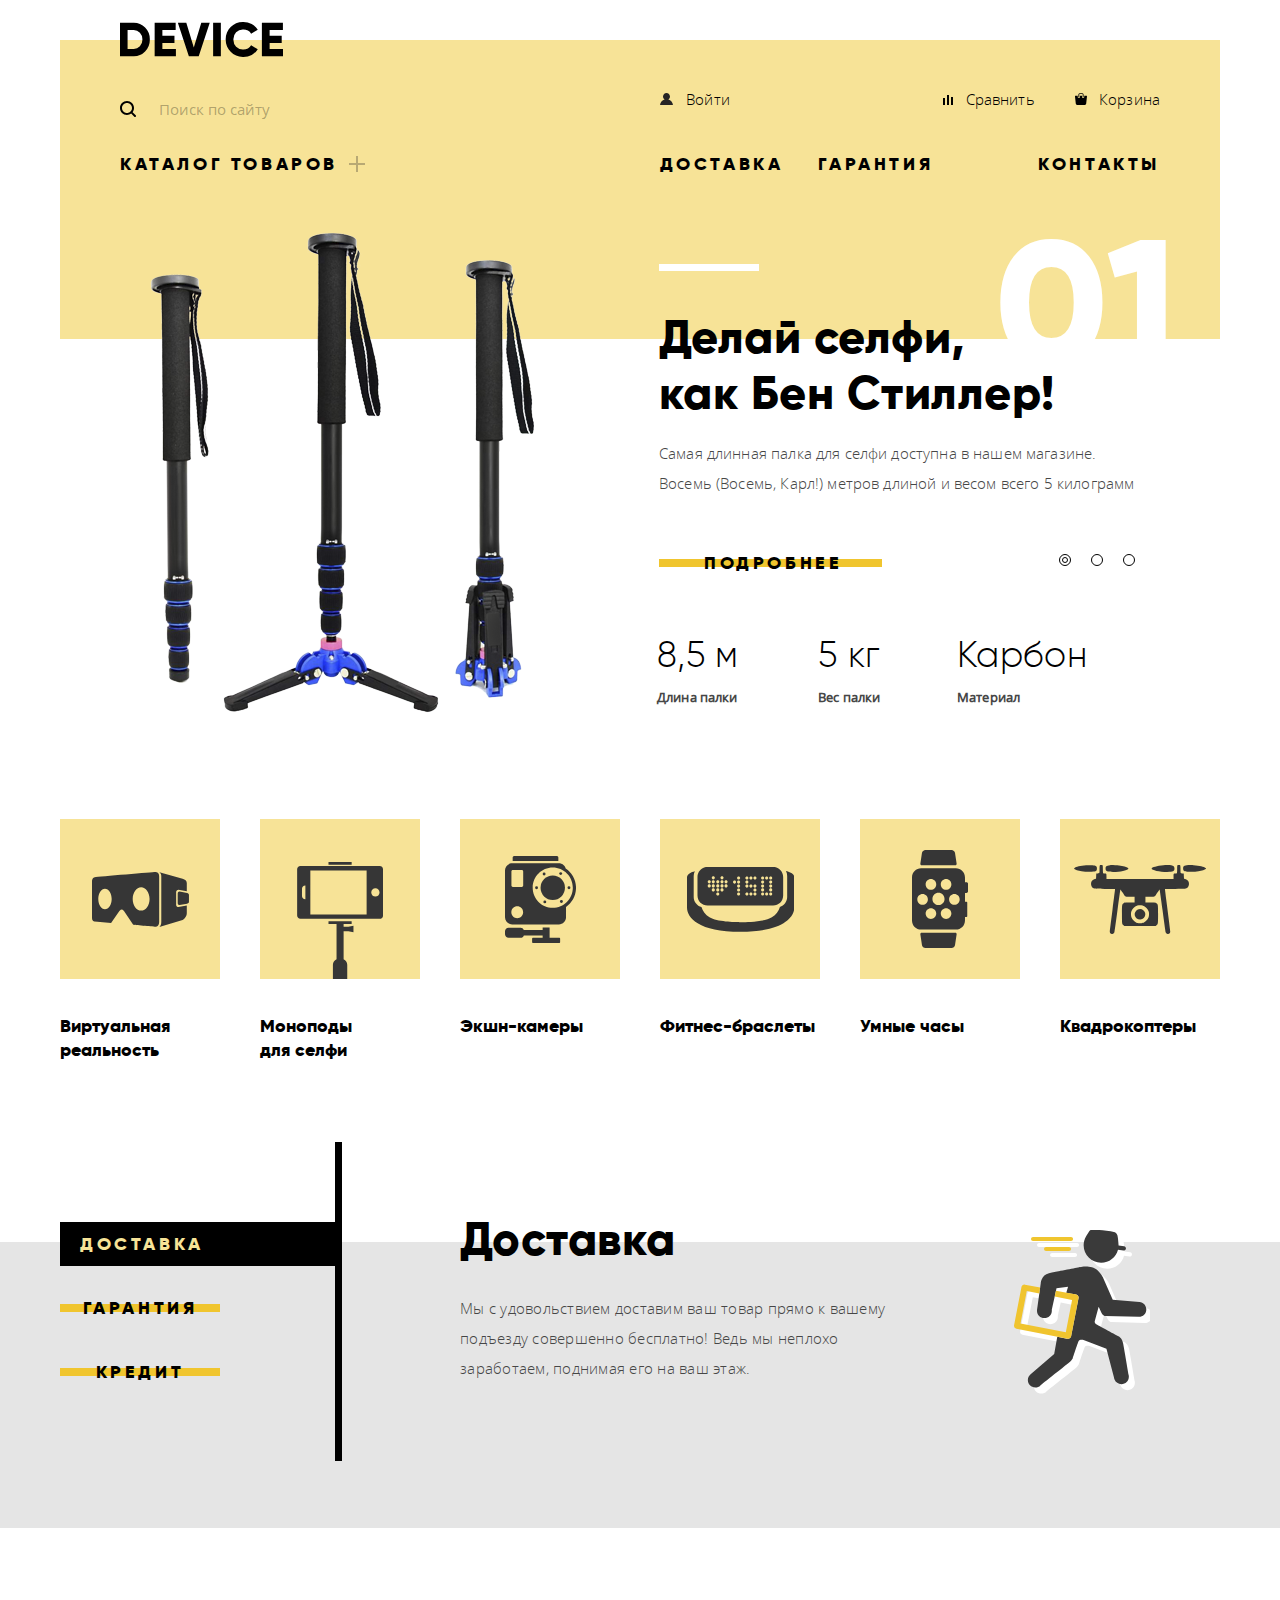
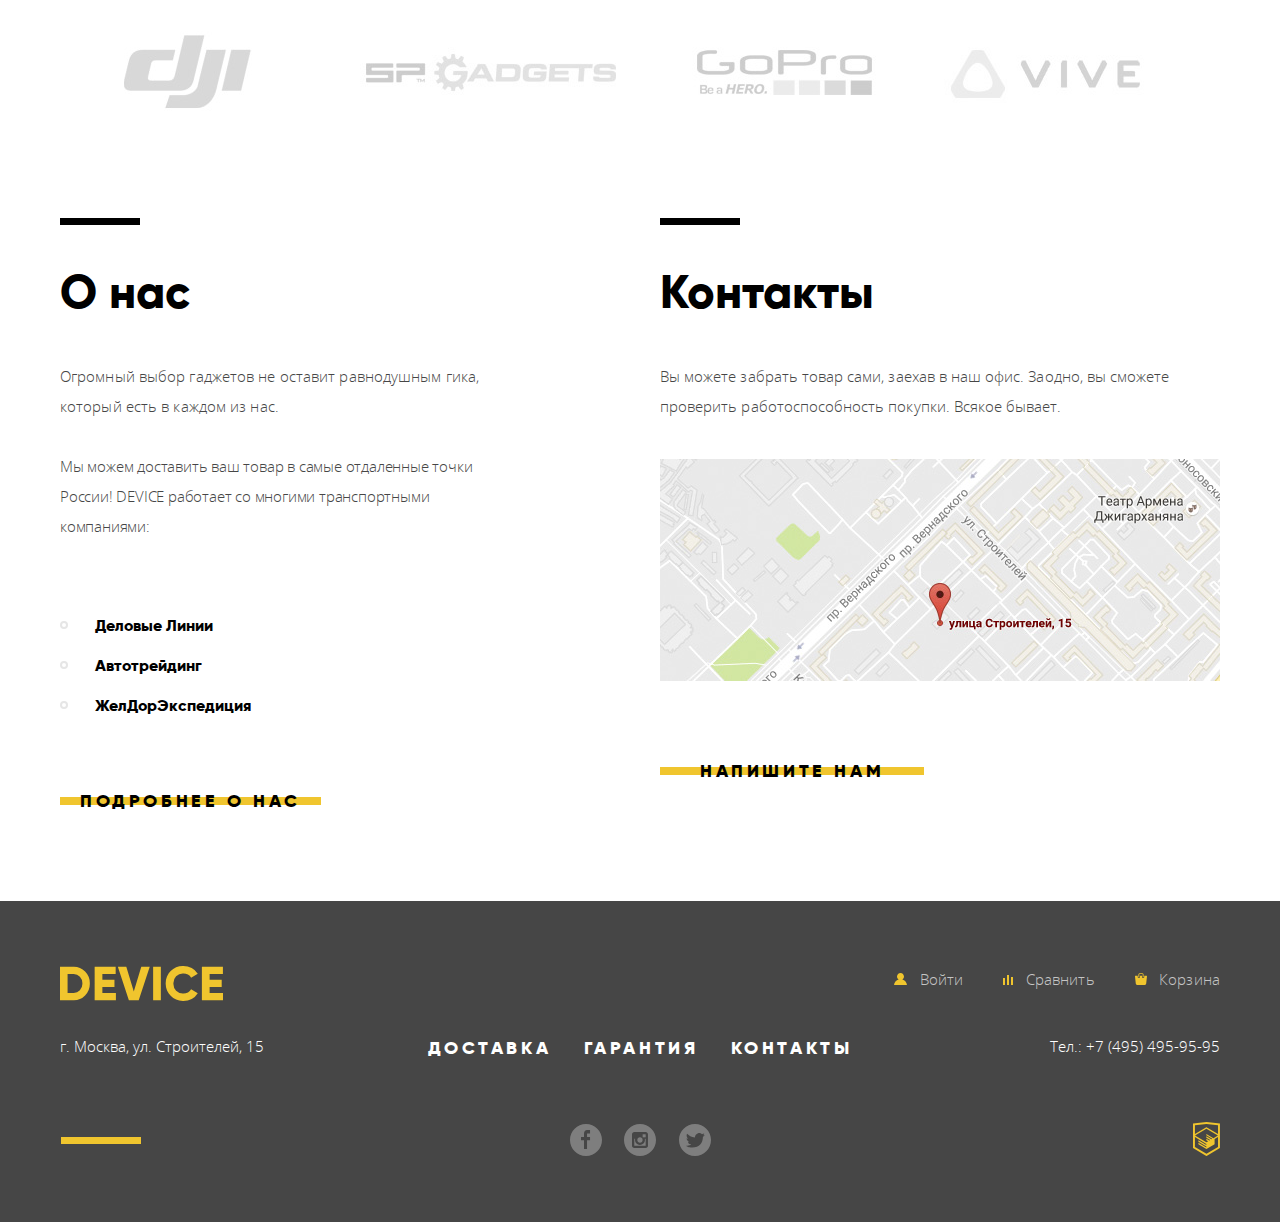
==== commit 8672fb31: "работа над ошибками - 2" ====
--- a/index.html
+++ b/index.html
@@ -4,7 +4,7 @@
     <meta charset="utf-8">
     <title>Device</title>
     <link href="css/normalize.css" rel="stylesheet">
-    <link href="css/style.css" rel="stylesheet">
+    <link href="css/style-min.css" rel="stylesheet">
   </head>
   <body>
     <header class="main-header">
--- a/css/style-min.css
+++ b/css/style-min.css
@@ -0,0 +1 @@
+@font-face{font-family:"Open Sans";src:url(../fonts/web/opensanslight.woff2) format("woff2"),url(../fonts/web/opensanslight.woff) format("woff");font-weight:300}@font-face{font-family:"Open Sans";src:url(../fonts/web/opensans.woff2) format("woff2"),url(../fonts/web/opensans.woff) format("woff");font-weight:400}@font-face{font-family:"Gilroy";src:url(../fonts/web/gilroylight.woff2) format("woff2"),url(../fonts/web/gilroylight.woff) format("woff");font-weight:300}@font-face{font-family:"Gilroy";src:url(../fonts/web/gilroyextrabold.woff2) format("woff2"),url(../fonts/web/gilroyextrabold.woff) format("woff");font-weight:800}body{margin:0;padding:0;font-family:"Open Sans",Arial,sans-serif;font-size:15px;line-height:30px;font-weight:300;color:#000;background-color:#fff}a{text-decoration:none}.visually-hidden:not(:focus):not(:active),input[type="checkbox"].visually-hidden,input[type="radio"].visually-hidden{position:absolute;width:1px;height:1px;margin:-1px;border:0;padding:0;white-space:nowrap;-webkit-clip-path:inset(100%);clip-path:inset(100%);clip:rect(0 0 0 0);overflow:hidden}.main-container{width:1160px;margin-left:auto;margin-right:auto}.inner-container h1{width:100%;margin:0;padding:0;margin-top:30px;margin-bottom:25px;margin-left:60px;font-family:"Gilroy",Arial,sans-serif;font-weight:800;font-size:47px;line-height:48px;letter-spacing:.5px}.inner-container h2{margin:0;padding:22px 0;font-family:"Gilroy",Arial,sans-serif;font-weight:800;font-size:16px;line-height:24px;letter-spacing:3.4px;text-transform:uppercase}.inner-row1{background-image:-webkit-gradient(linear,left top,right top,color-stop(50%,#dcdcdc),color-stop(50%,#ebebeb));background-image:-webkit-linear-gradient(left,#dcdcdc 50%,#ebebeb 50%);background-image:-o-linear-gradient(left,#dcdcdc 50%,#ebebeb 50%);background-image:linear-gradient(to right,#dcdcdc 50%,#ebebeb 50%);}.inner-row2{background-image:-webkit-gradient(linear,left top,right top,color-stop(50%,#ebebeb),color-stop(50%,#ffffff));background-image:-webkit-linear-gradient(left,#ebebeb 50%,#ffffff 50%);background-image:-o-linear-gradient(left,#ebebeb 50%,#ffffff 50%);background-image:linear-gradient(to right,#ebebeb 50%,#ffffff 50%);}.inner-container{display:-webkit-box;display:-ms-flexbox;display:flex;-ms-flex-wrap:wrap;flex-wrap:wrap;width:1160px;margin-left:auto;margin-right:auto}.inner-col1{width:270px;padding-left:60px}.inner-row1 .inner-col1{background-color:#dcdcdc}.inner-row2 .inner-col1{background-color:#ebebeb}.inner-col2{width:760px;padding-left:70px}.inner-row1 .inner-col2{background-color:#ebebeb}.inner-row2 .inner-col2{background-color:#fff}.main-header{display:-webkit-box;display:-ms-flexbox;display:flex;width:1040px;margin-top:40px;margin-left:auto;margin-right:auto;padding-left:60px;padding-right:60px;background-color:#F7E397}.inner-header{margin-bottom:10px}.main-header-logo{position:relative;top:-18px}.main-navigation{margin:0;padding:0;width:100%}.site-navigation,.user-navigation,.index-sub-menu{list-style:none}.site-navigation{display:-webkit-box;display:-ms-flexbox;display:flex;-ms-flex-wrap:wrap;flex-wrap:wrap;-webkit-box-align:end;-ms-flex-align:end;align-items:flex-end;margin:0;padding:0;padding-bottom:160px}.inner-header .site-navigation{padding-bottom:45px}.site-navigation li{text-transform:uppercase}.site-navigation a,.user-navigation a,.index-sub-menu a{color:#000}.site-navigation a{font-family:"Gilroy",Arial,sans-serif;font-weight:800;font-size:18px;line-height:24px;letter-spacing:3.6px}.site-navigation>li{margin-left:35px}.site-navigation>li:first-child{margin-left:0;margin-right:auto;padding-right:32px}.site-navigation>li:last-child{margin-left:105px}.user-navigation{display:-webkit-box;display:-ms-flexbox;display:flex;-ms-flex-wrap:wrap;flex-wrap:wrap;padding:0;margin:0;margin-bottom:25px;width:500px;letter-spacing:.15px}.index-sub-menu li{text-transform:none}.index-sub-menu a{font-family:"Open Sans",Arial,sans-serif;font-weight:300;font-size:15px;line-height:36px;letter-spacing:normal}.site-navigation a:hover,.site-navigation a:focus,.user-navigation a:hover,.user-navigation a:focus,.index-sub-menu a:hover,.index-sub-menu a:focus{color:rgba(0,0,0,.6)}.site-navigation a:active,.user-navigation a:active,.index-sub-menu a:active{color:rgba(0,0,0,.3)}.searching{position:relative;width:440px;margin-right:auto}.header-container{display:-webkit-box;display:-ms-flexbox;display:flex;margin-bottom:10px}.search-field{width:280px;height:49px;padding-left:35px;margin-right:-5px;vertical-align:top;color:#000;border:none;background-color:#F7E397}.search-field:focus{border-bottom:2px solid #000}.search-icon{font-size:0}.search-icon::before{content:"";position:absolute;top:17px;left:0;width:16px;height:16px;background-image:url(../img/search.svg);background-repeat:no-repeat}.search-field::-webkit-input-placeholder{color:rgba(0,0,0,.3)}.search-field:-moz-placeholder{color:rgba(0,0,0,.3)}.search-field::-moz-placeholder{color:rgba(0,0,0,.3)}.search-field:-ms-input-placeholder{color:rgba(0,0,0,.3)}.search-field:hover::-webkit-input-placeholder{color:rgba(0,0,0,.6)}.search-field:hover:-moz-placeholder{color:rgba(0,0,0,.6)}.search-field:hover::-moz-placeholder{color:rgba(0,0,0,.6)}.search-field:hover:-ms-input-placeholder{color:rgba(0,0,0,.6)}.search-field:focus::-webkit-input-placeholder{color:rgba(0,0,0,.6)}.search-field:focus:-moz-placeholder{color:rgba(0,0,0,.6)}.search-field:focus::-moz-placeholder{color:rgba(0,0,0,.6)}.search-field:focus:-ms-input-placeholder{color:rgba(0,0,0,.6)}.search-btn{visibility:hidden;height:49px;padding-left:20px;padding-right:20px;background-color:#F7E397;border:2px solid #000;-webkit-transition:0.2s;-o-transition:0.2s;transition:0.2s}.search-field:focus + .search-btn{visibility:visible}.search-btn:hover,.search-btn:focus{color:#fff;background-color:#000}.search-btn:active{color:rgba(255,255,255,.3);background-color:#000}.user-navigation li,.footer-user-navigation li{margin-left:40px}.user-navigation li:first-of-type,.footer-user-navigation li:first-of-type{margin-right:20px;margin-left:0;padding-left:0}.user-navigation li:nth-last-of-type(3),.footer-user-navigation li:nth-last-of-type(3){padding-left:0;margin-left:0;margin-right:auto}.user-navigation .account-link,.user-navigation .login-link,.footer-user-navigation .account-link,.footer-user-navigation .login-link{margin-left:0;margin-right:0}.login-link,.account-link,.compare-btn,.cart-btn{position:relative}.login-link svg,.account-link svg{margin-right:9px}.compare-btn svg{margin-right:8px}.cart-btn svg{margin-right:8px}.open-item-list-btn{position:relative;padding-right:32px}.open-item-list-btn::before,.open-item-list-btn::after{content:"";position:absolute;top:14px;right:5px;width:16px;height:2px;background-color:#b8a974}.open-item-list-btn::after{-webkit-transform:rotate(90deg);-ms-transform:rotate(90deg);transform:rotate(90deg)}.sub-menu-container{position:absolute;display:-webkit-box;display:-ms-flexbox;display:flex;width:1040px;min-height:160px;padding-left:60px;padding-right:60px;margin-left:-60px;z-index:-1;background-color:#F7E397;opacity:0}.open-item-list-btn:hover .sub-menu-container,.open-item-list-link:hover + .sub-menu-container,.open-item-list-link:focus + .sub-menu-container,.open-item-list-btn>a:hover + .sub-menu-container,.open-item-list-btn>a:focus + .sub-menu-container{opacity:1;z-index:2;pointer-events:auto}.open-item-list-btn:focus-within .sub-menu-container{opacity:1;z-index:2;pointer-events:auto}.index-sub-menu{width:200px;margin-right:40px;padding:0;padding-top:25px;letter-spacing:.15px}.main-button{font-family:"Gilroy",Arial,sans-serif;font-weight:800;font-size:18px;line-height:24px;padding-top:10px;padding-bottom:10px;text-transform:uppercase;letter-spacing:3.6px;color:#000;background:transparent;background-image:-webkit-gradient(linear,left top,left bottom,from(#f0c52e),to(#f0c52e));background-image:-webkit-linear-gradient(top,#f0c52e,#f0c52e);background-image:-o-linear-gradient(top,#f0c52e,#f0c52e);background-image:linear-gradient(to bottom,#f0c52e,#f0c52e);background-repeat:no-repeat;background-size:100% 8px;background-position:center;border:none;-webkit-transition:0.1s;-o-transition:0.1s;transition:0.1s}.main-button:hover,.main-button:focus{color:#000;background-size:100% 100%}.main-button:active{color:rgba(0,0,0,.3);background-size:100% 100%}.promo-slider{position:relative;width:1160px;top:-110px;margin-bottom:-110px;z-index:1}.promo-slider ol{padding:0;margin:0;position:relative;counter-reset:li;list-style:none}.promo-slide h3{font-family:"Gilroy",Arial,sans-serif;font-weight:800;font-size:47px;line-height:56px;letter-spacing:.47px}.slider-controls{position:absolute;top:325px;right:65px;display:-webkit-box;display:-ms-flexbox;display:flex;-webkit-box-pack:end;-ms-flex-pack:end;justify-content:flex-end;font-size:0}.slider-info{position:relative}.slider-info::before{content:"";position:absolute;top:35px;left:0;width:100px;height:7px;background-color:#fff}.slider-info::after{position:absolute;top:-15px;right:-35px;font-family:"Gilroy",Arial,sans-serif;font-weight:800;font-size:179px;line-height:179px;letter-spacing:1.79px;color:#fff}.promo-slide::after{content:"0"counter(li);counter-increment:li;position:absolute;top:-15px;right:40px;font-family:"Gilroy",Arial,sans-serif;font-weight:800;font-size:179px;line-height:179px;letter-spacing:1.79px;z-index:-1;color:#fff;opacity:0}.promo-slide.slide-current::after{opacity:1}.slider-btn{position:relative;display:block;margin-right:20px;padding:0;width:12px;height:12px;background:transparent;border:1px solid #000;border-radius:50%}.slider-btn::before{content:"";position:absolute;top:50%;left:50%;-webkit-transform:translate(-50%,-50%);-ms-transform:translate(-50%,-50%);transform:translate(-50%,-50%);width:4px;height:4px;border:1px solid #000;border-radius:50%;opacity:0}.slider-btn.slide-current::before{opacity:1}.promo-slide-bth{padding-left:45px;padding-right:40px}.promo-slide{display:-webkit-box;display:-ms-flexbox;display:flex;max-height:0;padding:0;margin-bottom:0;overflow:hidden}.promo-slide.slide-current{max-height:506px;margin-bottom:95px}.promo-slide p{color:#464646;letter-spacing:.15px}.slider-item-parameters th{padding-top:5px;color:#464646;font-size:13px;line-height:20px;text-align:left;letter-spacing:.13px}.slider-item-parameters td{font-family:"Gilroy",Arial,sans-serif;font-weight:300;font-size:36px;line-height:48px;text-align:left;letter-spacing:.36px}.slider-item-parameters th:nth-child(1),.slider-item-parameters th:nth-child(3){width:157px}.slider-item-parameters th:nth-child(2){width:135px}.promo-slide h3{margin-top:80px;margin-bottom:17px}.promo-slide p{margin-bottom:50px}.promo-slide table{margin-top:50px;margin-left:-5px}.slide1 .slider-img{margin-left:90px;margin-right:125px}.slide1 h3{width:410px}.slide1 p{width:480px}.slide2 .slider-img{margin-left:90px;margin-top:12px;margin-right:140px}.slide2 h3{width:260px}.slide2 p{width:460px}.slide3 .slider-img{margin-left:32px;margin-top:10px;margin-right:40px}.slide3 h3{width:550px}.slide3 p{width:460px}.popular-itemgroups-list{display:-webkit-box;display:-ms-flexbox;display:flex;-ms-flex-wrap:wrap;flex-wrap:wrap;margin:0;margin-bottom:120px;padding:0;list-style:none}.popular-itemgroups-list li{width:160px;margin-right:40px;margin-bottom:60px;font-family:"Gilroy",Arial,sans-serif;font-weight:800;font-size:18px;line-height:24px}.popular-itemgroups-list li:nth-child(6n){margin-right:0}.popular-itemgroups-link{display:block;position:relative;padding-top:195px;color:#000}.popular-itemgroups-link::before{content:"";position:absolute;top:0;left:0;width:160px;height:160px;background-color:#F7E397;background-repeat:no-repeat;-webkit-transition:0.2s;-o-transition:0.2s;transition:0.2s}.popular-itemgroups-link:hover::before,.popular-itemgroups-link:focus::before{background-color:#f0c52e}.popular-itemgroups-link::after{content:"";position:absolute;top:0;left:0;width:160px;height:160px}.popular-1::after{background-image:url(../img/popular-1.svg);background-repeat:no-repeat;background-position:center center}.popular-2::after{background-image:url(../img/popular-2.svg);background-repeat:no-repeat;background-position:center bottom}.popular-3::after{background-image:url(../img/popular-3.svg);background-repeat:no-repeat;background-position:center center}.popular-4::after{background-image:url(../img/popular-4.svg);background-repeat:no-repeat;background-position:center center}.popular-5::after{background-image:url(../img/popular-5.svg);background-repeat:no-repeat;background-position:center center}.popular-6::after{background-image:url(../img/popular-6.svg);background-repeat:no-repeat;background-position:center center}.popular-itemgroups-link:active::after{opacity:.3}.popular-itemgroups-link:active{color:rgba(0,0,0,.3)}.services-button{width:160px;margin-bottom:20px;font-family:"Gilroy",Arial,sans-serif;font-weight:800;font-size:18px;line-height:24px;letter-spacing:3.6px}.services-current:hover,.services-current:focus,.services-current{width:100%;color:#F7E397;background-color:#000;background-image:none;padding-left:20px;text-align:left}.services{background-image:-webkit-gradient(linear,left top,left bottom,from(#e5e5e5),to(#e5e5e5));background-image:-webkit-linear-gradient(top,#e5e5e5,#e5e5e5);background-image:-o-linear-gradient(top,#e5e5e5,#e5e5e5);background-image:linear-gradient(to bottom,#e5e5e5,#e5e5e5);background-repeat:no-repeat;background-size:100%;background-position:top;margin-bottom:95px}.services-container{display:-webkit-box;display:-ms-flexbox;display:flex;position:relative;top:-100px}.services-btns{display:-webkit-box;display:-ms-flexbox;display:flex;position:relative;-webkit-box-orient:vertical;-webkit-box-direction:normal;-ms-flex-direction:column;flex-direction:column;padding-top:80px;margin-right:120px;width:280px}.services-btns::after{content:"";position:absolute;top:0;right:-2px;width:7px;height:319px;background-color:#000}.services-slides{width:760px;padding-top:73px}.services-slides section:not(.serv-slide-current){display:none}.services-slide{position:relative}.services-slide::after{content:"";position:absolute}.services-delivery::after{right:70px;top:15px;width:136px;height:164px;background-image:url(../img/delivery.svg);background-repeat:no-repeat}.services-warranty::after{right:50px;top:-10px;width:171px;height:195px;background-image:url(../img/warranty.svg);background-repeat:no-repeat}.services-credit::after{right:75px;top:-10px;width:156px;height:188px;background-image:url(../img/credit.svg);background-repeat:no-repeat}.services-slide h3{margin:0;margin-bottom:30px;font-family:"Gilroy",Arial,sans-serif;font-weight:800;font-size:47px;line-height:48px;letter-spacing:.47px}.services-slide p{width:460px;margin-bottom:45px;color:#464646;letter-spacing:.25px}.brands{display:-webkit-box;display:-ms-flexbox;display:flex;-ms-flex-wrap:wrap;flex-wrap:wrap;margin-bottom:95px}.brands a{margin-right:40px}.brands a:nth-child(4n){margin-right:0}.brands-logo{display:block;-webkit-box-sizing:border-box;box-sizing:border-box;width:260px;height:100px;padding-left:260px}.logo-1{background:url(../img/logo-1-gray.jpg) no-repeat}.logo-2{background:url(../img/logo-2-gray.jpg) no-repeat}.logo-3{background:url(../img/logo-3-gray.jpg) no-repeat}.logo-4{background:url(../img/logo-4-gray.jpg) no-repeat}.brands-logo:hover{padding-left:0}.informtion{display:-webkit-box;display:-ms-flexbox;display:flex;-webkit-box-pack:justify;-ms-flex-pack:justify;justify-content:space-between;padding-top:50px;padding-bottom:85px}.about-us::before,.contacts::before{content:"";position:absolute;width:80px;height:7px;top:-50px;left:0;background-color:#000}.about-us{position:relative;width:460px}.about-us h3,.contacts h3{margin:0;margin-bottom:45px;font-family:"Gilroy",Arial,sans-serif;font-weight:800;font-size:47px;line-height:48px}.about-us p:first-of-type{letter-spacing:.1px}.about-us p:last-of-type{letter-spacing:-.2px}.contacts p{letter-spacing:.05px}.about-us p,.contacts p{margin-bottom:30px;color:#464646}.about-us-btn{padding-left:20px;padding-right:20px}.delivery-services-list{margin:0;padding:0;margin-top:65px;list-style:none;margin-bottom:60px}.delivery-services-list li{position:relative;padding-left:35px;font-family:"Gilroy",Arial,sans-serif;font-weight:800;font-size:16px;line-height:40px}.delivery-services-list li::before{content:"";position:absolute;left:0;top:15px;width:4px;height:4px;border:2px solid #e6e6e6;border-radius:50%}.contacts{position:relative;width:560px}.contacts-map{display:block;margin-bottom:75px;padding-top:8px}.contacts-map img{display:block}.feedback-btn{padding-left:40px;padding-right:40px}.breadcrumbs{display:-webkit-box;display:-ms-flexbox;display:flex;padding:0;margin:0;margin-bottom:45px;margin-left:60px;list-style:none}.breadcrumbs li{font-family:"Open Sans",Arial,sans-serif;font-weight:300;font-size:14px;line-height:24px;color:rgba(0,0,0,.3)}.breadcrumbs-link{position:relative;padding-right:40px;color:rgba(0,0,0,.3)}.breadcrumbs-link:hover,.breadcrumbs-link:focus{color:rgba(0,0,0,.6)}.breadcrumbs-link:active{color:rgba(0,0,0,.1)}.breadcrumbs-link::after{content:"";position:absolute;right:20px;top:5px;width:5px;height:5px;border-top:1px solid #000;border-right:1px solid #000;-webkit-transform:rotate(45deg);-ms-transform:rotate(45deg);transform:rotate(45deg)}.filter{width:205px;padding-top:70px;margin-left:-5px}.filter h2{font-family:"Gilroy",Arial,sans-serif;font-weight:800;font-size:16px;line-height:24px;letter-spacing:3.2px;text-transform:uppercase;background-color:#d9d9d9}.filter fieldset{position:relative;padding:0;padding-top:67px;padding-bottom:30px;border:none;border-top:2px solid #000}.filter legend{position:absolute;top:10px;left:0;font-family:"Gilroy",Arial,sans-serif;font-weight:800;font-size:18px;line-height:24px;letter-spacing:.18px}.price-bar{position:relative;margin-bottom:10px;margin-left:5px}.price-range-bar-empty{position:absolute;width:195px;height:2px;background-color:#dbdbdb}.price-range-bar-full{position:absolute;width:110px;height:2px;background-color:#91c92f}.price-start,.price-end{position:absolute;width:4px;height:4px;padding:0;border:8px solid #fff;background-color:#ababab;-webkit-box-shadow:0 2px 1px 0 #cfcfcf;box-shadow:0 2px 1px 0 #cfcfcf;border-radius:50%;-webkit-transform:translate(-50%,-50%);-ms-transform:translate(-50%,-50%);transform:translate(-50%,-50%)}.price-start:active,.price-end:active{-webkit-transform:translate(-50%,-50%) scale(1.1);-ms-transform:translate(-50%,-50%) scale(1.1);transform:translate(-50%,-50%) scale(1.1)}.price-end{left:110px}.filter-price input{width:65px;font-family:"Gilroy",Arial,sans-serif;font-weight:300;font-size:14px;line-height:24px;color:rgba(0,0,0,.2);background-color:#ebebeb;border:none}.filter-price label{font-family:"Gilroy",Arial,sans-serif;font-weight:300;font-size:14px;line-height:24px;letter-spacing:.5px;color:rgba(0,0,0,.2)}.filter ul{list-style:none;padding:0}.filter-color{margin:0;padding:0;margin-top:-15px}.filter-bluetooth{margin:0;margin-top:-15px}.filter-color label,.filter-bluetooth label{position:relative;padding-left:40px;padding-top:5px;font-family:"Open Sans",Arial,sans-serif;font-weight:300;font-size:14px;line-height:40px;color:#000}.filter-color label::before{content:"";position:absolute;top:2px;left:0;width:19px;height:19px;border:2px solid #000;border-radius:2px}.filter-bluetooth label::before{content:"";position:absolute;top:2px;left:0;width:17px;height:17px;border:4px solid #000;border-radius:50%}input[type="number"]::-webkit-outer-spin-button,input[type="number"]::-webkit-inner-spin-button{-webkit-appearance:none;margin:0}input[type="number"]{-moz-appearance:textfield}input[type="checkbox"]:checked + label::before{border:none;width:27px;height:23px;background-image:url(../img/checkbox-on.svg);background-repeat:no-repeat}input[type="checkbox"]:focus + label::before,input[type="radio"]:focus + label::before{outline:2px solid #9cbef5}input[type="radio"]:checked + label::after{content:"";position:absolute;top:10px;left:8px;width:9px;height:9px;background-color:#000;border-radius:50%}.filter-color .disabled,.filter-bluetooth .disabled{color:#a6a6a6}.filter .main-button{width:100%}.sort{display:-webkit-box;display:-ms-flexbox;display:flex;background-color:#ebebeb}.sort h2{margin-right:52px;font-family:"Gilroy",Arial,sans-serif;font-weight:800;font-size:16px;line-height:24px;letter-spacing:3.5px;text-transform:uppercase}.sort ul{display:-webkit-box;display:-ms-flexbox;display:flex;-webkit-box-flex:1;-ms-flex-positive:1;flex-grow:1;width:300px;margin:0;padding:0;list-style:none;letter-spacing:.25px}.sort li{margin-right:30px;padding-top:25px;padding-bottom:26px;font-family:"Open Sans",Arial,sans-serif;font-weight:300;font-size:14px;line-height:18px}.arrows{display:-webkit-box;display:-ms-flexbox;display:flex}.sort-direction{position:relative;margin-top:30px;margin-left:20px;opacity:.3}.sort-direction:first-of-type{width:11px;height:10px;background-image:url(../img/dir-arrow.png);background-repeat:no-repeat;-webkit-transform:rotate(180deg);-ms-transform:rotate(180deg);transform:rotate(180deg)}.sort-direction:last-of-type{width:11px;height:10px;background-image:url(../img/dir-arrow.png);background-repeat:no-repeat}.sort-direction.dir-current{opacity:1}.sort-direction:hover,.sort-direction:focus{opacity:.6}.sort a{color:rgba(0,0,0,.3)}.sort a:hover,.sort a:focus{color:rgba(0,0,0,.6)}.sort .sort-current,.sort .dir-current,.sort a:active{color:#000}.items{display:-webkit-box;display:-ms-flexbox;display:flex;-ms-flex-wrap:wrap;flex-wrap:wrap;-webkit-box-pack:justify;-ms-flex-pack:justify;justify-content:space-between;padding-top:70px}.device{position:relative;display:-webkit-box;display:-ms-flexbox;display:flex;-ms-flex-wrap:wrap;flex-wrap:wrap;-ms-flex-line-pack:start;align-content:flex-start;-webkit-box-pack:justify;-ms-flex-pack:justify;justify-content:space-between;width:360px;margin-bottom:45px}.device-new::before{content:"NEW";position:absolute;top:50px;right:43px;color:#000;font-family:"Gilroy",Arial,sans-serif;font-weight:800;font-size:14px;line-height:24px;opacity:.2}.device-new::after{content:"";position:absolute;top:30px;right:30px;width:56px;height:56px;border:2px solid #000;border-radius:50%;opacity:.1}.device-pic{margin-bottom:32px}.device h2{width:260px;padding:0;margin:0;font-family:"Gilroy",Arial,sans-serif;font-weight:800;font-size:18px;line-height:24px;letter-spacing:.18px;text-transform:none}.device:hover .buy-compare,.device:focus .buy-compare{display:-webkit-box;display:-ms-flexbox;display:flex}.buy-compare{display:none;position:absolute;-webkit-box-orient:vertical;-webkit-box-direction:normal;-ms-flex-direction:column;flex-direction:column;-webkit-box-align:center;-ms-flex-align:center;align-items:center;width:360px;height:380px;background-color:rgba(238,238,238,.7)}.buy-compare .main-button{margin-top:175px;padding-left:40px;padding-right:40px}.buy-compare .main-button:hover,.buy-compare .main-button:focus{background-color:#f0c52e}.buy-compare .main-button:active{color:rgba(0,0,0,.3)}.add-to-compare-btn{font-family:"Open Sans",Arial,sans-serif;font-weight:300;font-size:13px;line-height:36px;color:rgba(0,0,0,.5)}.add-to-compare-btn:hover,.add-to-compare-btn:focus{color:#000}.add-to-compare-btn:active{color:rgba(0,0,0,.2)}.device-name{font-family:"Gilroy",Arial,sans-serif;font-weight:800;font-size:18px;line-height:24px}.device-name a{color:#000}.device-price{font-family:"Gilroy",Arial,sans-serif;font-weight:300;font-size:16px;line-height:24px;color:#464646;width:100px;text-align:right;letter-spacing:.2px}.paginator{display:-webkit-box;display:-ms-flexbox;display:flex;-webkit-box-pack:justify;-ms-flex-pack:justify;justify-content:space-between;padding-top:25px;padding-bottom:20px;padding-left:30px;padding-right:27px;margin-bottom:80px;margin-top:-10px;font-family:"Gilroy",Arial,sans-serif;font-weight:800;font-size:16px;line-height:24px;letter-spacing:3.2px;text-transform:uppercase;background-color:#ebebeb}.paginator ul{display:-webkit-box;display:-ms-flexbox;display:flex;-ms-flex-pack:distribute;justify-content:space-around;width:120px;margin:0;padding:0;padding-left:10px;list-style:none}.paginator a{color:rgba(0,0,0,.3)}.paginator .back,.paginator .active-page,.paginator .forward{color:#000}.paginator .back:hover,.paginator .back:focus,.paginator .forward:hover,.paginator .forward:focus{background-color:#d9d9d9}.paginator .back:active,.paginator .forward:active{color:rgba(0,0,0,.3)}.paginator .page:hover,.paginator .page:focus{color:rgba(0,0,0,.6)}.paginator .page:active{color:#000}.main-footer{padding-top:65px;padding-bottom:30px;color:#fff;background-color:#464646}.main-footer .main-container{display:-webkit-box;display:-ms-flexbox;display:flex;-webkit-box-orient:vertical;-webkit-box-direction:normal;-ms-flex-direction:column;flex-direction:column}.main-footer-logo svg,.footer-user-navigation svg{fill:#f0c52e}.footer-container{display:-webkit-box;display:-ms-flexbox;display:flex;-webkit-box-pack:justify;-ms-flex-pack:justify;justify-content:space-between;margin-bottom:21px}.footer-user-navigation{display:-webkit-box;display:-ms-flexbox;display:flex;-ms-flex-wrap:wrap;flex-wrap:wrap;margin:0;padding:0;margin-top:-2px;letter-spacing:.15px}.footer-user-navigation .logout-link{color:rgba(255,255,255,.3)}.footer-user-navigation .logout-link:hover,.footer-user-navigation .logout-link:focus{color:#fff}.footer-user-navigation .logout-link:active{color:rgba(255,255,255,.6)}.footer-user-navigation,.footer-site-navigation{list-style:none}.footer-address,.footer-site-navigation,.footer-phone{margin:0;padding:0}.footer-address,.footer-phone{width:215px}.footer-phone{text-align:right}.footer-site-navigation{display:-webkit-box;display:-ms-flexbox;display:flex;-ms-flex-wrap:wrap;flex-wrap:wrap;width:425px;margin-right:auto;margin-left:auto;-webkit-box-pack:justify;-ms-flex-pack:justify;justify-content:space-between;padding-top:2px;margin-bottom:25px}.footer-site-navigation a{font-family:"Gilroy",Arial,sans-serif;font-weight:800;font-size:18px;line-height:24px;color:#fff;letter-spacing:3.6px;text-transform:uppercase}.footer-site-navigation a:hover,.footer-site-navigation a:focus{color:rgba(255,255,255,.6)}.footer-user-navigation a{color:rgba(255,255,255,.7)}.footer-user-navigation a:hover,.footer-user-navigation a:focus{color:#fff}.footer-user-navigation a:active,.footer-site-navigation a:active{color:rgba(255,255,255,.3)}.footer-social{display:-webkit-box;display:-ms-flexbox;display:flex;position:relative;-webkit-box-pack:center;-ms-flex-pack:center;justify-content:center;margin-left:auto;margin-right:auto;padding-left:27px}.footer-social::before{content:"";position:absolute;left:-482px;top:28px;width:80px;height:7px;background-color:#f0c52e}.footer-social ul{display:-webkit-box;display:-ms-flexbox;display:flex;-ms-flex-wrap:wrap;flex-wrap:wrap;-webkit-box-pack:justify;-ms-flex-pack:justify;justify-content:space-between;width:141px;padding:0;list-style:none}.social-btn{display:-webkit-box;display:-ms-flexbox;display:flex;-webkit-box-align:center;-ms-flex-align:center;align-items:center;-webkit-box-pack:center;-ms-flex-pack:center;justify-content:center;width:32px;height:32px;opacity:.3;-webkit-transition:0.2s;-o-transition:0.2s;transition:0.2s}.social-btn:hover,.social-btn:focus{opacity:.6}.social-btn:active{opacity:.1}.footer-copyright{width:27px;padding-top:13px}.footer-copyright svg{fill:#f0c52e}.footer-copyright:hover,.footer-copyright:focus{opacity:.6}.footer-copyright:active{opacity:.3}.modal-content-close{position:absolute;top:22px;right:22px;width:55px;height:55px;border-radius:50%;font-size:1px;color:transparent;background:transparent;background-color:#F7E397;border:none}.modal-content-close::before,.modal-content-close::after{content:"";position:absolute;top:50%;right:50%;width:30px;height:2px;background-color:#fff}.modal-content-close::before{-webkit-transform:translateX(50%) rotate(45deg);-ms-transform:translateX(50%) rotate(45deg);transform:translateX(50%) rotate(45deg)}.modal-content-close::after{-webkit-transform:translateX(50%) rotate(-45deg);-ms-transform:translateX(50%) rotate(-45deg);transform:translateX(50%) rotate(-45deg)}@-webkit-keyframes bounce{0%{margin-top:-2000px}70%{margin-top:30px}90%{margin-top:-10px}100%{margin-top:0}}@keyframes bounce{0%{margin-top:-2000px}70%{margin-top:30px}90%{margin-top:-10px}100%{margin-top:0}}@-webkit-keyframes shake{0%,100%{margin-left:0}10%,30%,50%,70%,90%{margin-left:-10px}20%,40%,60%,80%{margin-left:10px}}@keyframes shake{0%,100%{margin-left:0}10%,30%,50%,70%,90%{margin-left:-10px}20%,40%,60%,80%{margin-left:10px}}.modal-content-feedback{display:none;position:fixed;top:50%;left:50%;-webkit-transform:translate(-50%,-50%);-ms-transform:translate(-50%,-50%);transform:translate(-50%,-50%);z-index:100;width:960px;-webkit-box-sizing:border-box;box-sizing:border-box;max-height:100vh;overflow-y:auto;margin-left:auto;margin-right:auto;padding-left:100px;padding-right:100px;padding-top:95px;padding-bottom:80px;background-color:#fff;-webkit-box-shadow:0 10px 20px 0 rgba(0,0,0,.2);box-shadow:0 10px 20px 0 rgba(0,0,0,.2)}.modal-content-feedback form{display:-webkit-box;display:-ms-flexbox;display:flex;-ms-flex-wrap:wrap;flex-wrap:wrap;-webkit-box-pack:justify;-ms-flex-pack:justify;justify-content:space-between}.modal-content-feedback label{width:360px;margin-bottom:10px;font-family:"Gilroy",Arial,sans-serif;font-weight:800;font-size:18px;line-height:24px;color:#000}.modal-content-feedback label:last-of-type{width:100%}.modal-content-feedback input,.modal-content-feedback textarea{font-family:"Open Sans",Arial,sans-serif;font-weight:400;font-size:14px;line-height:18px}.modal-content-feedback textarea{width:100%;margin-bottom:32px}.modal-content-feedback input{width:360px;margin-bottom:35px}.modal-col{width:360px}.modal-content-feedback input{height:50px;width:336px;overflow:hidden}.modal-content-feedback textarea{height:122px;padding:15px 20px}.modal-content-feedback input,.modal-content-feedback textarea{padding-left:20px;background-color:#f2f2f2;border:2px solid transparent}.modal-content-feedback input:hover,.modal-content-feedback textarea:hover{background-color:#eaeaea}.modal-content-feedback input:focus,.modal-content-feedback input:active,.modal-content-feedback textarea:focus,.modal-content-feedback textarea:active{font-family:"Open Sans",Arial,sans-serif;font-weight:400;font-size:14px;line-height:18px;color:#464646;background-color:#fff;border:2px solid #f0c52e}.modal-content-feedback .main-button{padding-left:35px;padding-right:35px}.index-map{display:none;position:fixed;top:50%;left:50%;-webkit-transform:translate(-50%,-50%);-ms-transform:translate(-50%,-50%);transform:translate(-50%,-50%);z-index:100;width:960px;-webkit-box-sizing:border-box;box-sizing:border-box;max-height:100vh;overflow-y:auto;margin-left:auto;margin-right:auto;-webkit-box-shadow:0 10px 20px 0 rgba(0,0,0,.2);box-shadow:0 10px 20px 0 rgba(0,0,0,.2)}.map-script iframe{display:block;border:none}.modal-show{display:block;-webkit-animation:bounce 0.6s;animation:bounce 0.6s}.modal-error{-webkit-animation:shake 0.6s;animation:shake 0.6s}
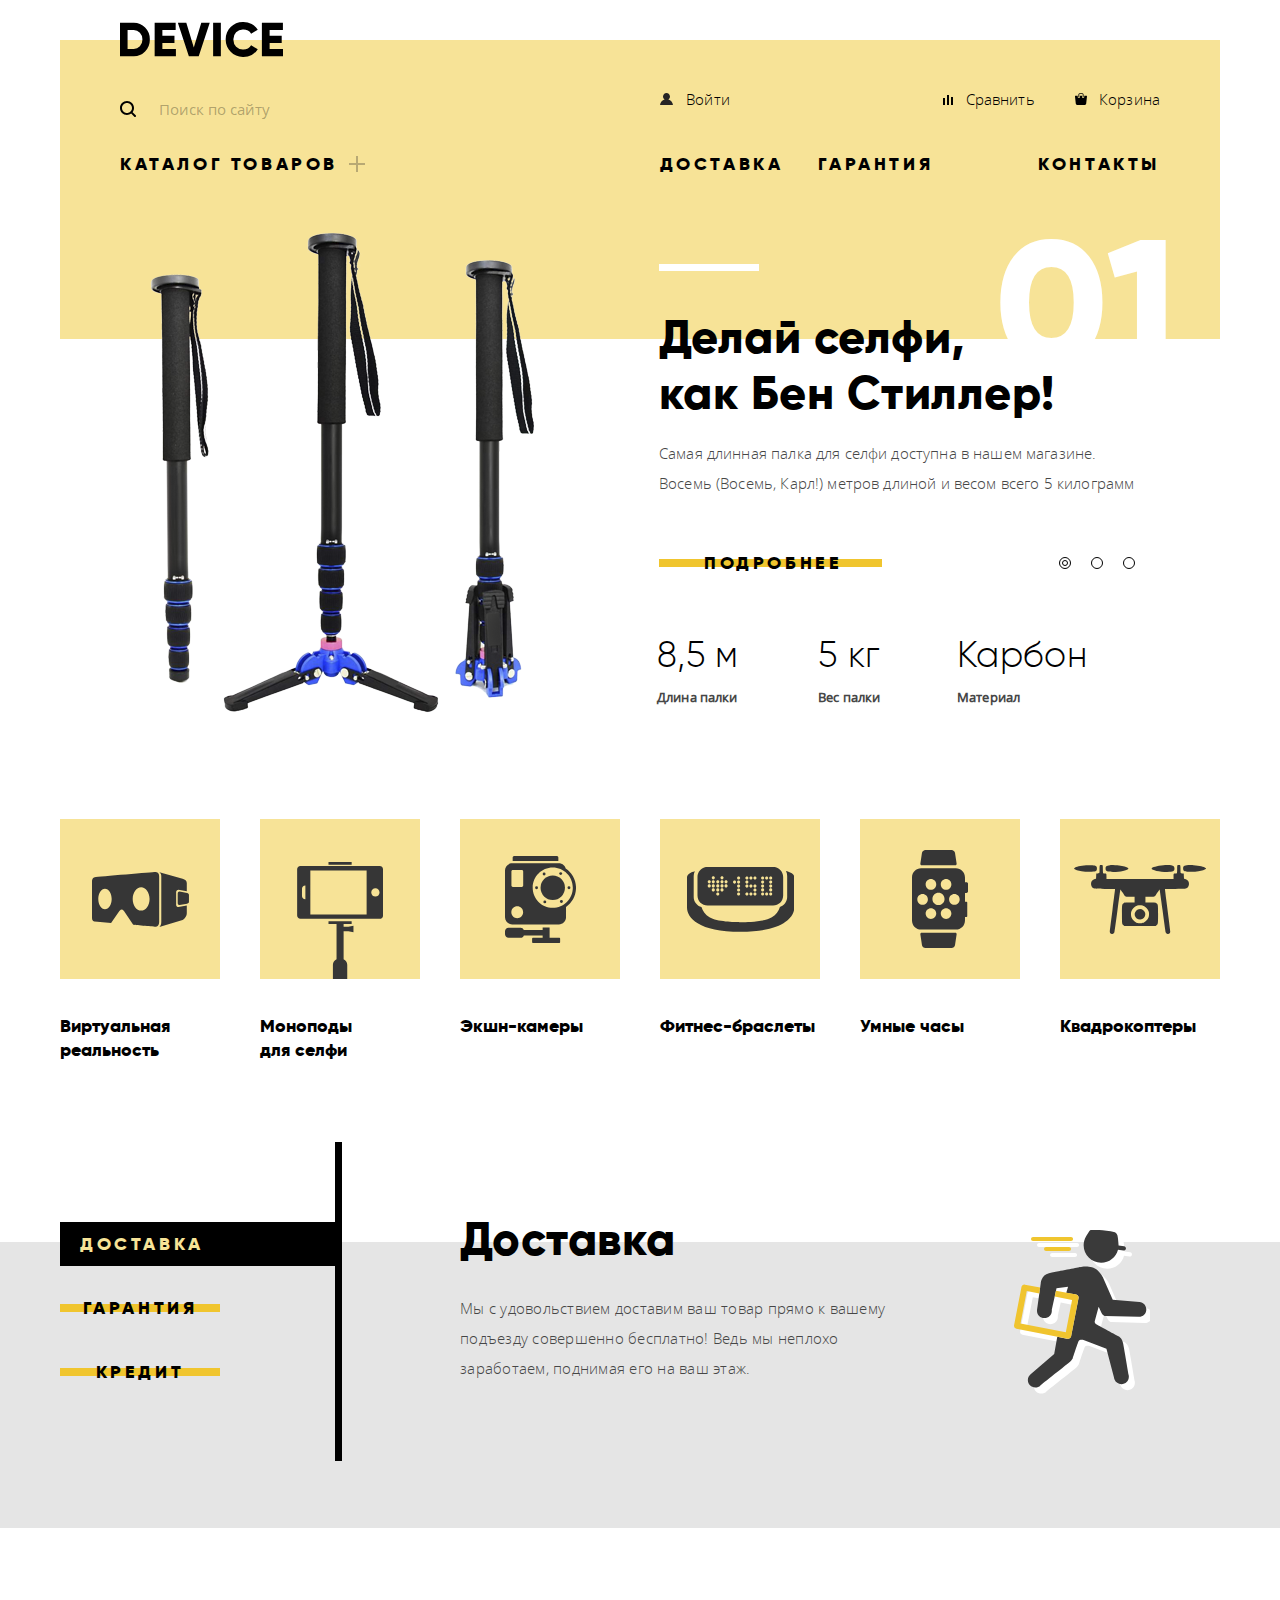
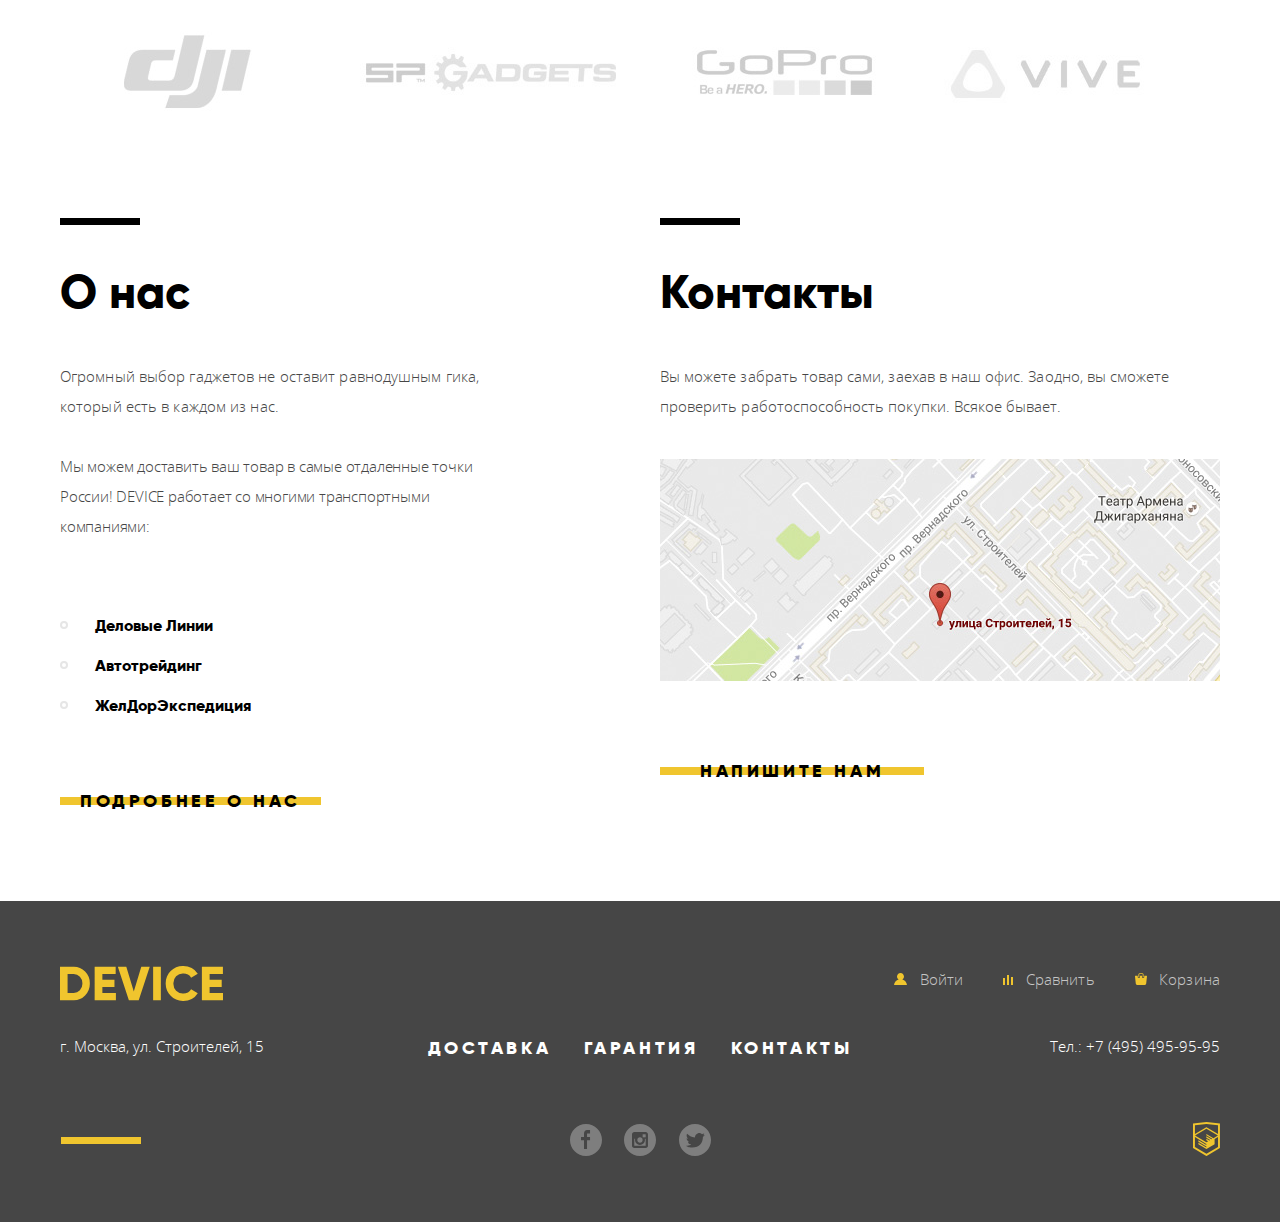
==== commit 413dddc8: "защита: правки после первой проверки" ====
--- a/index.html
+++ b/index.html
@@ -252,7 +252,7 @@
             <a class="contacts-map" href="#">
               <img src="img/map.jpg" alt="Офис компании по адресу ул. Строителей 15, Москва" width="560" height="222">
             </a>
-            <a href="#" class="feedback-btn main-button">Напишите нам</a>
+            <a href="writeus.html" class="feedback-btn main-button">Напишите нам</a>
           </section>
         </div>
 
--- a/css/style-min.css
+++ b/css/style-min.css
@@ -1 +1 @@
-@font-face{font-family:"Open Sans";src:url(../fonts/web/opensanslight.woff2) format("woff2"),url(../fonts/web/opensanslight.woff) format("woff");font-weight:300}@font-face{font-family:"Open Sans";src:url(../fonts/web/opensans.woff2) format("woff2"),url(../fonts/web/opensans.woff) format("woff");font-weight:400}@font-face{font-family:"Gilroy";src:url(../fonts/web/gilroylight.woff2) format("woff2"),url(../fonts/web/gilroylight.woff) format("woff");font-weight:300}@font-face{font-family:"Gilroy";src:url(../fonts/web/gilroyextrabold.woff2) format("woff2"),url(../fonts/web/gilroyextrabold.woff) format("woff");font-weight:800}body{margin:0;padding:0;font-family:"Open Sans",Arial,sans-serif;font-size:15px;line-height:30px;font-weight:300;color:#000;background-color:#fff}a{text-decoration:none}.visually-hidden:not(:focus):not(:active),input[type="checkbox"].visually-hidden,input[type="radio"].visually-hidden{position:absolute;width:1px;height:1px;margin:-1px;border:0;padding:0;white-space:nowrap;-webkit-clip-path:inset(100%);clip-path:inset(100%);clip:rect(0 0 0 0);overflow:hidden}.main-container{width:1160px;margin-left:auto;margin-right:auto}.inner-container h1{width:100%;margin:0;padding:0;margin-top:30px;margin-bottom:25px;margin-left:60px;font-family:"Gilroy",Arial,sans-serif;font-weight:800;font-size:47px;line-height:48px;letter-spacing:.5px}.inner-container h2{margin:0;padding:22px 0;font-family:"Gilroy",Arial,sans-serif;font-weight:800;font-size:16px;line-height:24px;letter-spacing:3.4px;text-transform:uppercase}.inner-row1{background-image:-webkit-gradient(linear,left top,right top,color-stop(50%,#dcdcdc),color-stop(50%,#ebebeb));background-image:-webkit-linear-gradient(left,#dcdcdc 50%,#ebebeb 50%);background-image:-o-linear-gradient(left,#dcdcdc 50%,#ebebeb 50%);background-image:linear-gradient(to right,#dcdcdc 50%,#ebebeb 50%);}.inner-row2{background-image:-webkit-gradient(linear,left top,right top,color-stop(50%,#ebebeb),color-stop(50%,#ffffff));background-image:-webkit-linear-gradient(left,#ebebeb 50%,#ffffff 50%);background-image:-o-linear-gradient(left,#ebebeb 50%,#ffffff 50%);background-image:linear-gradient(to right,#ebebeb 50%,#ffffff 50%);}.inner-container{display:-webkit-box;display:-ms-flexbox;display:flex;-ms-flex-wrap:wrap;flex-wrap:wrap;width:1160px;margin-left:auto;margin-right:auto}.inner-col1{width:270px;padding-left:60px}.inner-row1 .inner-col1{background-color:#dcdcdc}.inner-row2 .inner-col1{background-color:#ebebeb}.inner-col2{width:760px;padding-left:70px}.inner-row1 .inner-col2{background-color:#ebebeb}.inner-row2 .inner-col2{background-color:#fff}.main-header{display:-webkit-box;display:-ms-flexbox;display:flex;width:1040px;margin-top:40px;margin-left:auto;margin-right:auto;padding-left:60px;padding-right:60px;background-color:#F7E397}.inner-header{margin-bottom:10px}.main-header-logo{position:relative;top:-18px}.main-navigation{margin:0;padding:0;width:100%}.site-navigation,.user-navigation,.index-sub-menu{list-style:none}.site-navigation{display:-webkit-box;display:-ms-flexbox;display:flex;-ms-flex-wrap:wrap;flex-wrap:wrap;-webkit-box-align:end;-ms-flex-align:end;align-items:flex-end;margin:0;padding:0;padding-bottom:160px}.inner-header .site-navigation{padding-bottom:45px}.site-navigation li{text-transform:uppercase}.site-navigation a,.user-navigation a,.index-sub-menu a{color:#000}.site-navigation a{font-family:"Gilroy",Arial,sans-serif;font-weight:800;font-size:18px;line-height:24px;letter-spacing:3.6px}.site-navigation>li{margin-left:35px}.site-navigation>li:first-child{margin-left:0;margin-right:auto;padding-right:32px}.site-navigation>li:last-child{margin-left:105px}.user-navigation{display:-webkit-box;display:-ms-flexbox;display:flex;-ms-flex-wrap:wrap;flex-wrap:wrap;padding:0;margin:0;margin-bottom:25px;width:500px;letter-spacing:.15px}.index-sub-menu li{text-transform:none}.index-sub-menu a{font-family:"Open Sans",Arial,sans-serif;font-weight:300;font-size:15px;line-height:36px;letter-spacing:normal}.site-navigation a:hover,.site-navigation a:focus,.user-navigation a:hover,.user-navigation a:focus,.index-sub-menu a:hover,.index-sub-menu a:focus{color:rgba(0,0,0,.6)}.site-navigation a:active,.user-navigation a:active,.index-sub-menu a:active{color:rgba(0,0,0,.3)}.searching{position:relative;width:440px;margin-right:auto}.header-container{display:-webkit-box;display:-ms-flexbox;display:flex;margin-bottom:10px}.search-field{width:280px;height:49px;padding-left:35px;margin-right:-5px;vertical-align:top;color:#000;border:none;background-color:#F7E397}.search-field:focus{border-bottom:2px solid #000}.search-icon{font-size:0}.search-icon::before{content:"";position:absolute;top:17px;left:0;width:16px;height:16px;background-image:url(../img/search.svg);background-repeat:no-repeat}.search-field::-webkit-input-placeholder{color:rgba(0,0,0,.3)}.search-field:-moz-placeholder{color:rgba(0,0,0,.3)}.search-field::-moz-placeholder{color:rgba(0,0,0,.3)}.search-field:-ms-input-placeholder{color:rgba(0,0,0,.3)}.search-field:hover::-webkit-input-placeholder{color:rgba(0,0,0,.6)}.search-field:hover:-moz-placeholder{color:rgba(0,0,0,.6)}.search-field:hover::-moz-placeholder{color:rgba(0,0,0,.6)}.search-field:hover:-ms-input-placeholder{color:rgba(0,0,0,.6)}.search-field:focus::-webkit-input-placeholder{color:rgba(0,0,0,.6)}.search-field:focus:-moz-placeholder{color:rgba(0,0,0,.6)}.search-field:focus::-moz-placeholder{color:rgba(0,0,0,.6)}.search-field:focus:-ms-input-placeholder{color:rgba(0,0,0,.6)}.search-btn{visibility:hidden;height:49px;padding-left:20px;padding-right:20px;background-color:#F7E397;border:2px solid #000;-webkit-transition:0.2s;-o-transition:0.2s;transition:0.2s}.search-field:focus + .search-btn{visibility:visible}.search-btn:hover,.search-btn:focus{color:#fff;background-color:#000}.search-btn:active{color:rgba(255,255,255,.3);background-color:#000}.user-navigation li,.footer-user-navigation li{margin-left:40px}.user-navigation li:first-of-type,.footer-user-navigation li:first-of-type{margin-right:20px;margin-left:0;padding-left:0}.user-navigation li:nth-last-of-type(3),.footer-user-navigation li:nth-last-of-type(3){padding-left:0;margin-left:0;margin-right:auto}.user-navigation .account-link,.user-navigation .login-link,.footer-user-navigation .account-link,.footer-user-navigation .login-link{margin-left:0;margin-right:0}.login-link,.account-link,.compare-btn,.cart-btn{position:relative}.login-link svg,.account-link svg{margin-right:9px}.compare-btn svg{margin-right:8px}.cart-btn svg{margin-right:8px}.open-item-list-btn{position:relative;padding-right:32px}.open-item-list-btn::before,.open-item-list-btn::after{content:"";position:absolute;top:14px;right:5px;width:16px;height:2px;background-color:#b8a974}.open-item-list-btn::after{-webkit-transform:rotate(90deg);-ms-transform:rotate(90deg);transform:rotate(90deg)}.sub-menu-container{position:absolute;display:-webkit-box;display:-ms-flexbox;display:flex;width:1040px;min-height:160px;padding-left:60px;padding-right:60px;margin-left:-60px;z-index:-1;background-color:#F7E397;opacity:0}.open-item-list-btn:hover .sub-menu-container,.open-item-list-link:hover + .sub-menu-container,.open-item-list-link:focus + .sub-menu-container,.open-item-list-btn>a:hover + .sub-menu-container,.open-item-list-btn>a:focus + .sub-menu-container{opacity:1;z-index:2;pointer-events:auto}.open-item-list-btn:focus-within .sub-menu-container{opacity:1;z-index:2;pointer-events:auto}.index-sub-menu{width:200px;margin-right:40px;padding:0;padding-top:25px;letter-spacing:.15px}.main-button{font-family:"Gilroy",Arial,sans-serif;font-weight:800;font-size:18px;line-height:24px;padding-top:10px;padding-bottom:10px;text-transform:uppercase;letter-spacing:3.6px;color:#000;background:transparent;background-image:-webkit-gradient(linear,left top,left bottom,from(#f0c52e),to(#f0c52e));background-image:-webkit-linear-gradient(top,#f0c52e,#f0c52e);background-image:-o-linear-gradient(top,#f0c52e,#f0c52e);background-image:linear-gradient(to bottom,#f0c52e,#f0c52e);background-repeat:no-repeat;background-size:100% 8px;background-position:center;border:none;-webkit-transition:0.1s;-o-transition:0.1s;transition:0.1s}.main-button:hover,.main-button:focus{color:#000;background-size:100% 100%}.main-button:active{color:rgba(0,0,0,.3);background-size:100% 100%}.promo-slider{position:relative;width:1160px;top:-110px;margin-bottom:-110px;z-index:1}.promo-slider ol{padding:0;margin:0;position:relative;counter-reset:li;list-style:none}.promo-slide h3{font-family:"Gilroy",Arial,sans-serif;font-weight:800;font-size:47px;line-height:56px;letter-spacing:.47px}.slider-controls{position:absolute;top:325px;right:65px;display:-webkit-box;display:-ms-flexbox;display:flex;-webkit-box-pack:end;-ms-flex-pack:end;justify-content:flex-end;font-size:0}.slider-info{position:relative}.slider-info::before{content:"";position:absolute;top:35px;left:0;width:100px;height:7px;background-color:#fff}.slider-info::after{position:absolute;top:-15px;right:-35px;font-family:"Gilroy",Arial,sans-serif;font-weight:800;font-size:179px;line-height:179px;letter-spacing:1.79px;color:#fff}.promo-slide::after{content:"0"counter(li);counter-increment:li;position:absolute;top:-15px;right:40px;font-family:"Gilroy",Arial,sans-serif;font-weight:800;font-size:179px;line-height:179px;letter-spacing:1.79px;z-index:-1;color:#fff;opacity:0}.promo-slide.slide-current::after{opacity:1}.slider-btn{position:relative;display:block;margin-right:20px;padding:0;width:12px;height:12px;background:transparent;border:1px solid #000;border-radius:50%}.slider-btn::before{content:"";position:absolute;top:50%;left:50%;-webkit-transform:translate(-50%,-50%);-ms-transform:translate(-50%,-50%);transform:translate(-50%,-50%);width:4px;height:4px;border:1px solid #000;border-radius:50%;opacity:0}.slider-btn.slide-current::before{opacity:1}.promo-slide-bth{padding-left:45px;padding-right:40px}.promo-slide{display:-webkit-box;display:-ms-flexbox;display:flex;max-height:0;padding:0;margin-bottom:0;overflow:hidden}.promo-slide.slide-current{max-height:506px;margin-bottom:95px}.promo-slide p{color:#464646;letter-spacing:.15px}.slider-item-parameters th{padding-top:5px;color:#464646;font-size:13px;line-height:20px;text-align:left;letter-spacing:.13px}.slider-item-parameters td{font-family:"Gilroy",Arial,sans-serif;font-weight:300;font-size:36px;line-height:48px;text-align:left;letter-spacing:.36px}.slider-item-parameters th:nth-child(1),.slider-item-parameters th:nth-child(3){width:157px}.slider-item-parameters th:nth-child(2){width:135px}.promo-slide h3{margin-top:80px;margin-bottom:17px}.promo-slide p{margin-bottom:50px}.promo-slide table{margin-top:50px;margin-left:-5px}.slide1 .slider-img{margin-left:90px;margin-right:125px}.slide1 h3{width:410px}.slide1 p{width:480px}.slide2 .slider-img{margin-left:90px;margin-top:12px;margin-right:140px}.slide2 h3{width:260px}.slide2 p{width:460px}.slide3 .slider-img{margin-left:32px;margin-top:10px;margin-right:40px}.slide3 h3{width:550px}.slide3 p{width:460px}.popular-itemgroups-list{display:-webkit-box;display:-ms-flexbox;display:flex;-ms-flex-wrap:wrap;flex-wrap:wrap;margin:0;margin-bottom:120px;padding:0;list-style:none}.popular-itemgroups-list li{width:160px;margin-right:40px;margin-bottom:60px;font-family:"Gilroy",Arial,sans-serif;font-weight:800;font-size:18px;line-height:24px}.popular-itemgroups-list li:nth-child(6n){margin-right:0}.popular-itemgroups-link{display:block;position:relative;padding-top:195px;color:#000}.popular-itemgroups-link::before{content:"";position:absolute;top:0;left:0;width:160px;height:160px;background-color:#F7E397;background-repeat:no-repeat;-webkit-transition:0.2s;-o-transition:0.2s;transition:0.2s}.popular-itemgroups-link:hover::before,.popular-itemgroups-link:focus::before{background-color:#f0c52e}.popular-itemgroups-link::after{content:"";position:absolute;top:0;left:0;width:160px;height:160px}.popular-1::after{background-image:url(../img/popular-1.svg);background-repeat:no-repeat;background-position:center center}.popular-2::after{background-image:url(../img/popular-2.svg);background-repeat:no-repeat;background-position:center bottom}.popular-3::after{background-image:url(../img/popular-3.svg);background-repeat:no-repeat;background-position:center center}.popular-4::after{background-image:url(../img/popular-4.svg);background-repeat:no-repeat;background-position:center center}.popular-5::after{background-image:url(../img/popular-5.svg);background-repeat:no-repeat;background-position:center center}.popular-6::after{background-image:url(../img/popular-6.svg);background-repeat:no-repeat;background-position:center center}.popular-itemgroups-link:active::after{opacity:.3}.popular-itemgroups-link:active{color:rgba(0,0,0,.3)}.services-button{width:160px;margin-bottom:20px;font-family:"Gilroy",Arial,sans-serif;font-weight:800;font-size:18px;line-height:24px;letter-spacing:3.6px}.services-current:hover,.services-current:focus,.services-current{width:100%;color:#F7E397;background-color:#000;background-image:none;padding-left:20px;text-align:left}.services{background-image:-webkit-gradient(linear,left top,left bottom,from(#e5e5e5),to(#e5e5e5));background-image:-webkit-linear-gradient(top,#e5e5e5,#e5e5e5);background-image:-o-linear-gradient(top,#e5e5e5,#e5e5e5);background-image:linear-gradient(to bottom,#e5e5e5,#e5e5e5);background-repeat:no-repeat;background-size:100%;background-position:top;margin-bottom:95px}.services-container{display:-webkit-box;display:-ms-flexbox;display:flex;position:relative;top:-100px}.services-btns{display:-webkit-box;display:-ms-flexbox;display:flex;position:relative;-webkit-box-orient:vertical;-webkit-box-direction:normal;-ms-flex-direction:column;flex-direction:column;padding-top:80px;margin-right:120px;width:280px}.services-btns::after{content:"";position:absolute;top:0;right:-2px;width:7px;height:319px;background-color:#000}.services-slides{width:760px;padding-top:73px}.services-slides section:not(.serv-slide-current){display:none}.services-slide{position:relative}.services-slide::after{content:"";position:absolute}.services-delivery::after{right:70px;top:15px;width:136px;height:164px;background-image:url(../img/delivery.svg);background-repeat:no-repeat}.services-warranty::after{right:50px;top:-10px;width:171px;height:195px;background-image:url(../img/warranty.svg);background-repeat:no-repeat}.services-credit::after{right:75px;top:-10px;width:156px;height:188px;background-image:url(../img/credit.svg);background-repeat:no-repeat}.services-slide h3{margin:0;margin-bottom:30px;font-family:"Gilroy",Arial,sans-serif;font-weight:800;font-size:47px;line-height:48px;letter-spacing:.47px}.services-slide p{width:460px;margin-bottom:45px;color:#464646;letter-spacing:.25px}.brands{display:-webkit-box;display:-ms-flexbox;display:flex;-ms-flex-wrap:wrap;flex-wrap:wrap;margin-bottom:95px}.brands a{margin-right:40px}.brands a:nth-child(4n){margin-right:0}.brands-logo{display:block;-webkit-box-sizing:border-box;box-sizing:border-box;width:260px;height:100px;padding-left:260px}.logo-1{background:url(../img/logo-1-gray.jpg) no-repeat}.logo-2{background:url(../img/logo-2-gray.jpg) no-repeat}.logo-3{background:url(../img/logo-3-gray.jpg) no-repeat}.logo-4{background:url(../img/logo-4-gray.jpg) no-repeat}.brands-logo:hover{padding-left:0}.informtion{display:-webkit-box;display:-ms-flexbox;display:flex;-webkit-box-pack:justify;-ms-flex-pack:justify;justify-content:space-between;padding-top:50px;padding-bottom:85px}.about-us::before,.contacts::before{content:"";position:absolute;width:80px;height:7px;top:-50px;left:0;background-color:#000}.about-us{position:relative;width:460px}.about-us h3,.contacts h3{margin:0;margin-bottom:45px;font-family:"Gilroy",Arial,sans-serif;font-weight:800;font-size:47px;line-height:48px}.about-us p:first-of-type{letter-spacing:.1px}.about-us p:last-of-type{letter-spacing:-.2px}.contacts p{letter-spacing:.05px}.about-us p,.contacts p{margin-bottom:30px;color:#464646}.about-us-btn{padding-left:20px;padding-right:20px}.delivery-services-list{margin:0;padding:0;margin-top:65px;list-style:none;margin-bottom:60px}.delivery-services-list li{position:relative;padding-left:35px;font-family:"Gilroy",Arial,sans-serif;font-weight:800;font-size:16px;line-height:40px}.delivery-services-list li::before{content:"";position:absolute;left:0;top:15px;width:4px;height:4px;border:2px solid #e6e6e6;border-radius:50%}.contacts{position:relative;width:560px}.contacts-map{display:block;margin-bottom:75px;padding-top:8px}.contacts-map img{display:block}.feedback-btn{padding-left:40px;padding-right:40px}.breadcrumbs{display:-webkit-box;display:-ms-flexbox;display:flex;padding:0;margin:0;margin-bottom:45px;margin-left:60px;list-style:none}.breadcrumbs li{font-family:"Open Sans",Arial,sans-serif;font-weight:300;font-size:14px;line-height:24px;color:rgba(0,0,0,.3)}.breadcrumbs-link{position:relative;padding-right:40px;color:rgba(0,0,0,.3)}.breadcrumbs-link:hover,.breadcrumbs-link:focus{color:rgba(0,0,0,.6)}.breadcrumbs-link:active{color:rgba(0,0,0,.1)}.breadcrumbs-link::after{content:"";position:absolute;right:20px;top:5px;width:5px;height:5px;border-top:1px solid #000;border-right:1px solid #000;-webkit-transform:rotate(45deg);-ms-transform:rotate(45deg);transform:rotate(45deg)}.filter{width:205px;padding-top:70px;margin-left:-5px}.filter h2{font-family:"Gilroy",Arial,sans-serif;font-weight:800;font-size:16px;line-height:24px;letter-spacing:3.2px;text-transform:uppercase;background-color:#d9d9d9}.filter fieldset{position:relative;padding:0;padding-top:67px;padding-bottom:30px;border:none;border-top:2px solid #000}.filter legend{position:absolute;top:10px;left:0;font-family:"Gilroy",Arial,sans-serif;font-weight:800;font-size:18px;line-height:24px;letter-spacing:.18px}.price-bar{position:relative;margin-bottom:10px;margin-left:5px}.price-range-bar-empty{position:absolute;width:195px;height:2px;background-color:#dbdbdb}.price-range-bar-full{position:absolute;width:110px;height:2px;background-color:#91c92f}.price-start,.price-end{position:absolute;width:4px;height:4px;padding:0;border:8px solid #fff;background-color:#ababab;-webkit-box-shadow:0 2px 1px 0 #cfcfcf;box-shadow:0 2px 1px 0 #cfcfcf;border-radius:50%;-webkit-transform:translate(-50%,-50%);-ms-transform:translate(-50%,-50%);transform:translate(-50%,-50%)}.price-start:active,.price-end:active{-webkit-transform:translate(-50%,-50%) scale(1.1);-ms-transform:translate(-50%,-50%) scale(1.1);transform:translate(-50%,-50%) scale(1.1)}.price-end{left:110px}.filter-price input{width:65px;font-family:"Gilroy",Arial,sans-serif;font-weight:300;font-size:14px;line-height:24px;color:rgba(0,0,0,.2);background-color:#ebebeb;border:none}.filter-price label{font-family:"Gilroy",Arial,sans-serif;font-weight:300;font-size:14px;line-height:24px;letter-spacing:.5px;color:rgba(0,0,0,.2)}.filter ul{list-style:none;padding:0}.filter-color{margin:0;padding:0;margin-top:-15px}.filter-bluetooth{margin:0;margin-top:-15px}.filter-color label,.filter-bluetooth label{position:relative;padding-left:40px;padding-top:5px;font-family:"Open Sans",Arial,sans-serif;font-weight:300;font-size:14px;line-height:40px;color:#000}.filter-color label::before{content:"";position:absolute;top:2px;left:0;width:19px;height:19px;border:2px solid #000;border-radius:2px}.filter-bluetooth label::before{content:"";position:absolute;top:2px;left:0;width:17px;height:17px;border:4px solid #000;border-radius:50%}input[type="number"]::-webkit-outer-spin-button,input[type="number"]::-webkit-inner-spin-button{-webkit-appearance:none;margin:0}input[type="number"]{-moz-appearance:textfield}input[type="checkbox"]:checked + label::before{border:none;width:27px;height:23px;background-image:url(../img/checkbox-on.svg);background-repeat:no-repeat}input[type="checkbox"]:focus + label::before,input[type="radio"]:focus + label::before{outline:2px solid #9cbef5}input[type="radio"]:checked + label::after{content:"";position:absolute;top:10px;left:8px;width:9px;height:9px;background-color:#000;border-radius:50%}.filter-color .disabled,.filter-bluetooth .disabled{color:#a6a6a6}.filter .main-button{width:100%}.sort{display:-webkit-box;display:-ms-flexbox;display:flex;background-color:#ebebeb}.sort h2{margin-right:52px;font-family:"Gilroy",Arial,sans-serif;font-weight:800;font-size:16px;line-height:24px;letter-spacing:3.5px;text-transform:uppercase}.sort ul{display:-webkit-box;display:-ms-flexbox;display:flex;-webkit-box-flex:1;-ms-flex-positive:1;flex-grow:1;width:300px;margin:0;padding:0;list-style:none;letter-spacing:.25px}.sort li{margin-right:30px;padding-top:25px;padding-bottom:26px;font-family:"Open Sans",Arial,sans-serif;font-weight:300;font-size:14px;line-height:18px}.arrows{display:-webkit-box;display:-ms-flexbox;display:flex}.sort-direction{position:relative;margin-top:30px;margin-left:20px;opacity:.3}.sort-direction:first-of-type{width:11px;height:10px;background-image:url(../img/dir-arrow.png);background-repeat:no-repeat;-webkit-transform:rotate(180deg);-ms-transform:rotate(180deg);transform:rotate(180deg)}.sort-direction:last-of-type{width:11px;height:10px;background-image:url(../img/dir-arrow.png);background-repeat:no-repeat}.sort-direction.dir-current{opacity:1}.sort-direction:hover,.sort-direction:focus{opacity:.6}.sort a{color:rgba(0,0,0,.3)}.sort a:hover,.sort a:focus{color:rgba(0,0,0,.6)}.sort .sort-current,.sort .dir-current,.sort a:active{color:#000}.items{display:-webkit-box;display:-ms-flexbox;display:flex;-ms-flex-wrap:wrap;flex-wrap:wrap;-webkit-box-pack:justify;-ms-flex-pack:justify;justify-content:space-between;padding-top:70px}.device{position:relative;display:-webkit-box;display:-ms-flexbox;display:flex;-ms-flex-wrap:wrap;flex-wrap:wrap;-ms-flex-line-pack:start;align-content:flex-start;-webkit-box-pack:justify;-ms-flex-pack:justify;justify-content:space-between;width:360px;margin-bottom:45px}.device-new::before{content:"NEW";position:absolute;top:50px;right:43px;color:#000;font-family:"Gilroy",Arial,sans-serif;font-weight:800;font-size:14px;line-height:24px;opacity:.2}.device-new::after{content:"";position:absolute;top:30px;right:30px;width:56px;height:56px;border:2px solid #000;border-radius:50%;opacity:.1}.device-pic{margin-bottom:32px}.device h2{width:260px;padding:0;margin:0;font-family:"Gilroy",Arial,sans-serif;font-weight:800;font-size:18px;line-height:24px;letter-spacing:.18px;text-transform:none}.device:hover .buy-compare,.device:focus .buy-compare{display:-webkit-box;display:-ms-flexbox;display:flex}.buy-compare{display:none;position:absolute;-webkit-box-orient:vertical;-webkit-box-direction:normal;-ms-flex-direction:column;flex-direction:column;-webkit-box-align:center;-ms-flex-align:center;align-items:center;width:360px;height:380px;background-color:rgba(238,238,238,.7)}.buy-compare .main-button{margin-top:175px;padding-left:40px;padding-right:40px}.buy-compare .main-button:hover,.buy-compare .main-button:focus{background-color:#f0c52e}.buy-compare .main-button:active{color:rgba(0,0,0,.3)}.add-to-compare-btn{font-family:"Open Sans",Arial,sans-serif;font-weight:300;font-size:13px;line-height:36px;color:rgba(0,0,0,.5)}.add-to-compare-btn:hover,.add-to-compare-btn:focus{color:#000}.add-to-compare-btn:active{color:rgba(0,0,0,.2)}.device-name{font-family:"Gilroy",Arial,sans-serif;font-weight:800;font-size:18px;line-height:24px}.device-name a{color:#000}.device-price{font-family:"Gilroy",Arial,sans-serif;font-weight:300;font-size:16px;line-height:24px;color:#464646;width:100px;text-align:right;letter-spacing:.2px}.paginator{display:-webkit-box;display:-ms-flexbox;display:flex;-webkit-box-pack:justify;-ms-flex-pack:justify;justify-content:space-between;padding-top:25px;padding-bottom:20px;padding-left:30px;padding-right:27px;margin-bottom:80px;margin-top:-10px;font-family:"Gilroy",Arial,sans-serif;font-weight:800;font-size:16px;line-height:24px;letter-spacing:3.2px;text-transform:uppercase;background-color:#ebebeb}.paginator ul{display:-webkit-box;display:-ms-flexbox;display:flex;-ms-flex-pack:distribute;justify-content:space-around;width:120px;margin:0;padding:0;padding-left:10px;list-style:none}.paginator a{color:rgba(0,0,0,.3)}.paginator .back,.paginator .active-page,.paginator .forward{color:#000}.paginator .back:hover,.paginator .back:focus,.paginator .forward:hover,.paginator .forward:focus{background-color:#d9d9d9}.paginator .back:active,.paginator .forward:active{color:rgba(0,0,0,.3)}.paginator .page:hover,.paginator .page:focus{color:rgba(0,0,0,.6)}.paginator .page:active{color:#000}.main-footer{padding-top:65px;padding-bottom:30px;color:#fff;background-color:#464646}.main-footer .main-container{display:-webkit-box;display:-ms-flexbox;display:flex;-webkit-box-orient:vertical;-webkit-box-direction:normal;-ms-flex-direction:column;flex-direction:column}.main-footer-logo svg,.footer-user-navigation svg{fill:#f0c52e}.footer-container{display:-webkit-box;display:-ms-flexbox;display:flex;-webkit-box-pack:justify;-ms-flex-pack:justify;justify-content:space-between;margin-bottom:21px}.footer-user-navigation{display:-webkit-box;display:-ms-flexbox;display:flex;-ms-flex-wrap:wrap;flex-wrap:wrap;margin:0;padding:0;margin-top:-2px;letter-spacing:.15px}.footer-user-navigation .logout-link{color:rgba(255,255,255,.3)}.footer-user-navigation .logout-link:hover,.footer-user-navigation .logout-link:focus{color:#fff}.footer-user-navigation .logout-link:active{color:rgba(255,255,255,.6)}.footer-user-navigation,.footer-site-navigation{list-style:none}.footer-address,.footer-site-navigation,.footer-phone{margin:0;padding:0}.footer-address,.footer-phone{width:215px}.footer-phone{text-align:right}.footer-site-navigation{display:-webkit-box;display:-ms-flexbox;display:flex;-ms-flex-wrap:wrap;flex-wrap:wrap;width:425px;margin-right:auto;margin-left:auto;-webkit-box-pack:justify;-ms-flex-pack:justify;justify-content:space-between;padding-top:2px;margin-bottom:25px}.footer-site-navigation a{font-family:"Gilroy",Arial,sans-serif;font-weight:800;font-size:18px;line-height:24px;color:#fff;letter-spacing:3.6px;text-transform:uppercase}.footer-site-navigation a:hover,.footer-site-navigation a:focus{color:rgba(255,255,255,.6)}.footer-user-navigation a{color:rgba(255,255,255,.7)}.footer-user-navigation a:hover,.footer-user-navigation a:focus{color:#fff}.footer-user-navigation a:active,.footer-site-navigation a:active{color:rgba(255,255,255,.3)}.footer-social{display:-webkit-box;display:-ms-flexbox;display:flex;position:relative;-webkit-box-pack:center;-ms-flex-pack:center;justify-content:center;margin-left:auto;margin-right:auto;padding-left:27px}.footer-social::before{content:"";position:absolute;left:-482px;top:28px;width:80px;height:7px;background-color:#f0c52e}.footer-social ul{display:-webkit-box;display:-ms-flexbox;display:flex;-ms-flex-wrap:wrap;flex-wrap:wrap;-webkit-box-pack:justify;-ms-flex-pack:justify;justify-content:space-between;width:141px;padding:0;list-style:none}.social-btn{display:-webkit-box;display:-ms-flexbox;display:flex;-webkit-box-align:center;-ms-flex-align:center;align-items:center;-webkit-box-pack:center;-ms-flex-pack:center;justify-content:center;width:32px;height:32px;opacity:.3;-webkit-transition:0.2s;-o-transition:0.2s;transition:0.2s}.social-btn:hover,.social-btn:focus{opacity:.6}.social-btn:active{opacity:.1}.footer-copyright{width:27px;padding-top:13px}.footer-copyright svg{fill:#f0c52e}.footer-copyright:hover,.footer-copyright:focus{opacity:.6}.footer-copyright:active{opacity:.3}.modal-content-close{position:absolute;top:22px;right:22px;width:55px;height:55px;border-radius:50%;font-size:1px;color:transparent;background:transparent;background-color:#F7E397;border:none}.modal-content-close::before,.modal-content-close::after{content:"";position:absolute;top:50%;right:50%;width:30px;height:2px;background-color:#fff}.modal-content-close::before{-webkit-transform:translateX(50%) rotate(45deg);-ms-transform:translateX(50%) rotate(45deg);transform:translateX(50%) rotate(45deg)}.modal-content-close::after{-webkit-transform:translateX(50%) rotate(-45deg);-ms-transform:translateX(50%) rotate(-45deg);transform:translateX(50%) rotate(-45deg)}@-webkit-keyframes bounce{0%{margin-top:-2000px}70%{margin-top:30px}90%{margin-top:-10px}100%{margin-top:0}}@keyframes bounce{0%{margin-top:-2000px}70%{margin-top:30px}90%{margin-top:-10px}100%{margin-top:0}}@-webkit-keyframes shake{0%,100%{margin-left:0}10%,30%,50%,70%,90%{margin-left:-10px}20%,40%,60%,80%{margin-left:10px}}@keyframes shake{0%,100%{margin-left:0}10%,30%,50%,70%,90%{margin-left:-10px}20%,40%,60%,80%{margin-left:10px}}.modal-content-feedback{display:none;position:fixed;top:50%;left:50%;-webkit-transform:translate(-50%,-50%);-ms-transform:translate(-50%,-50%);transform:translate(-50%,-50%);z-index:100;width:960px;-webkit-box-sizing:border-box;box-sizing:border-box;max-height:100vh;overflow-y:auto;margin-left:auto;margin-right:auto;padding-left:100px;padding-right:100px;padding-top:95px;padding-bottom:80px;background-color:#fff;-webkit-box-shadow:0 10px 20px 0 rgba(0,0,0,.2);box-shadow:0 10px 20px 0 rgba(0,0,0,.2)}.modal-content-feedback form{display:-webkit-box;display:-ms-flexbox;display:flex;-ms-flex-wrap:wrap;flex-wrap:wrap;-webkit-box-pack:justify;-ms-flex-pack:justify;justify-content:space-between}.modal-content-feedback label{width:360px;margin-bottom:10px;font-family:"Gilroy",Arial,sans-serif;font-weight:800;font-size:18px;line-height:24px;color:#000}.modal-content-feedback label:last-of-type{width:100%}.modal-content-feedback input,.modal-content-feedback textarea{font-family:"Open Sans",Arial,sans-serif;font-weight:400;font-size:14px;line-height:18px}.modal-content-feedback textarea{width:100%;margin-bottom:32px}.modal-content-feedback input{width:360px;margin-bottom:35px}.modal-col{width:360px}.modal-content-feedback input{height:50px;width:336px;overflow:hidden}.modal-content-feedback textarea{height:122px;padding:15px 20px}.modal-content-feedback input,.modal-content-feedback textarea{padding-left:20px;background-color:#f2f2f2;border:2px solid transparent}.modal-content-feedback input:hover,.modal-content-feedback textarea:hover{background-color:#eaeaea}.modal-content-feedback input:focus,.modal-content-feedback input:active,.modal-content-feedback textarea:focus,.modal-content-feedback textarea:active{font-family:"Open Sans",Arial,sans-serif;font-weight:400;font-size:14px;line-height:18px;color:#464646;background-color:#fff;border:2px solid #f0c52e}.modal-content-feedback .main-button{padding-left:35px;padding-right:35px}.index-map{display:none;position:fixed;top:50%;left:50%;-webkit-transform:translate(-50%,-50%);-ms-transform:translate(-50%,-50%);transform:translate(-50%,-50%);z-index:100;width:960px;-webkit-box-sizing:border-box;box-sizing:border-box;max-height:100vh;overflow-y:auto;margin-left:auto;margin-right:auto;-webkit-box-shadow:0 10px 20px 0 rgba(0,0,0,.2);box-shadow:0 10px 20px 0 rgba(0,0,0,.2)}.map-script iframe{display:block;border:none}.modal-show{display:block;-webkit-animation:bounce 0.6s;animation:bounce 0.6s}.modal-error{-webkit-animation:shake 0.6s;animation:shake 0.6s}
+@font-face{font-family:"Open Sans";src:url(../fonts/web/opensanslight.woff2) format("woff2"),url(../fonts/web/opensanslight.woff) format("woff");font-weight:300}@font-face{font-family:"Open Sans";src:url(../fonts/web/opensans.woff2) format("woff2"),url(../fonts/web/opensans.woff) format("woff");font-weight:400}@font-face{font-family:Gilroy;src:url(../fonts/web/gilroylight.woff2) format("woff2"),url(../fonts/web/gilroylight.woff) format("woff");font-weight:300}@font-face{font-family:Gilroy;src:url(../fonts/web/gilroyextrabold.woff2) format("woff2"),url(../fonts/web/gilroyextrabold.woff) format("woff");font-weight:800}body{margin:0;padding:0;font-family:"Open Sans",Arial,sans-serif;font-size:15px;line-height:30px;font-weight:300;color:#000;background-color:#fff}a{text-decoration:none}.visually-hidden:not(:focus):not(:active),input[type=checkbox].visually-hidden,input[type=radio].visually-hidden{position:absolute;width:1px;height:1px;margin:-1px;border:0;padding:0;white-space:nowrap;-webkit-clip-path:inset(100%);clip-path:inset(100%);clip:rect(0 0 0 0);overflow:hidden}.main-container{width:1160px;margin-left:auto;margin-right:auto}.inner-container h1{width:100%;margin:0;padding:0;margin-top:30px;margin-bottom:25px;margin-left:60px;font-family:Gilroy,Arial,sans-serif;font-weight:800;font-size:47px;line-height:48px;letter-spacing:.5px}.inner-container h2{margin:0;padding:22px 0;font-family:Gilroy,Arial,sans-serif;font-weight:800;font-size:16px;line-height:24px;letter-spacing:3.4px;text-transform:uppercase}.inner-row1{background-image:-webkit-gradient(linear,left top,right top,color-stop(50%,#dcdcdc),color-stop(50%,#ebebeb));background-image:-webkit-linear-gradient(left,#dcdcdc 50%,#ebebeb 50%);background-image:-o-linear-gradient(left,#dcdcdc 50%,#ebebeb 50%);background-image:linear-gradient(to right,#dcdcdc 50%,#ebebeb 50%)}.inner-row2{background-image:-webkit-gradient(linear,left top,right top,color-stop(50%,#ebebeb),color-stop(50%,#fff));background-image:-webkit-linear-gradient(left,#ebebeb 50%,#fff 50%);background-image:-o-linear-gradient(left,#ebebeb 50%,#fff 50%);background-image:linear-gradient(to right,#ebebeb 50%,#fff 50%)}.inner-container{display:-webkit-box;display:-ms-flexbox;display:flex;-ms-flex-wrap:wrap;flex-wrap:wrap;width:1160px;margin-left:auto;margin-right:auto}.inner-col1{width:270px;padding-left:60px}.inner-row1 .inner-col1{background-color:#dcdcdc}.inner-row2 .inner-col1{background-color:#ebebeb}.inner-col2{width:760px;padding-left:70px}.inner-row1 .inner-col2{background-color:#ebebeb}.inner-row2 .inner-col2{background-color:#fff}.main-header{display:-webkit-box;display:-ms-flexbox;display:flex;width:1040px;margin-top:40px;margin-left:auto;margin-right:auto;padding-left:60px;padding-right:60px;background-color:#f7e397}.inner-header{margin-bottom:10px}.main-header-logo{position:relative;top:-18px}.main-navigation{margin:0;padding:0;width:100%}.index-sub-menu,.site-navigation,.user-navigation{list-style:none}.site-navigation{display:-webkit-box;display:-ms-flexbox;display:flex;-ms-flex-wrap:wrap;flex-wrap:wrap;-webkit-box-align:end;-ms-flex-align:end;align-items:flex-end;margin:0;padding:0;padding-bottom:160px}.inner-header .site-navigation{padding-bottom:45px}.site-navigation li{text-transform:uppercase}.index-sub-menu a,.site-navigation a,.user-navigation a{color:#000}.site-navigation a{font-family:Gilroy,Arial,sans-serif;font-weight:800;font-size:18px;line-height:24px;letter-spacing:3.6px}.site-navigation>li{margin-left:35px}.site-navigation>li:first-child{margin-left:0;margin-right:auto;padding-right:32px}.site-navigation>li:last-child{margin-left:105px}.user-navigation{display:-webkit-box;display:-ms-flexbox;display:flex;-ms-flex-wrap:wrap;flex-wrap:wrap;padding:0;margin:0;margin-bottom:25px;width:500px;letter-spacing:.15px}.index-sub-menu li{text-transform:none}.index-sub-menu a{font-family:"Open Sans",Arial,sans-serif;font-weight:300;font-size:15px;line-height:36px;letter-spacing:normal}.index-sub-menu a:focus,.index-sub-menu a:hover,.site-navigation a:focus,.site-navigation a:hover,.user-navigation a:focus,.user-navigation a:hover{color:rgba(0,0,0,.6)}.index-sub-menu a:active,.site-navigation a:active,.user-navigation a:active{color:rgba(0,0,0,.3)}.searching{position:relative;width:440px;margin-right:auto}.header-container{display:-webkit-box;display:-ms-flexbox;display:flex;margin-bottom:10px}.search-field{width:280px;height:49px;padding-left:35px;margin-right:-5px;vertical-align:top;color:#000;border:none;background-color:#f7e397}.search-field:focus{border-bottom:2px solid #000}.search-icon{font-size:0}.search-icon::before{content:"";position:absolute;top:17px;left:0;width:16px;height:16px;background-image:url(../img/search.svg);background-repeat:no-repeat}.search-field::-webkit-input-placeholder{color:rgba(0,0,0,.3)}.search-field:-moz-placeholder{color:rgba(0,0,0,.3)}.search-field::-moz-placeholder{color:rgba(0,0,0,.3)}.search-field:-ms-input-placeholder{color:rgba(0,0,0,.3)}.search-field:hover::-webkit-input-placeholder{color:rgba(0,0,0,.6)}.search-field:hover:-moz-placeholder{color:rgba(0,0,0,.6)}.search-field:hover::-moz-placeholder{color:rgba(0,0,0,.6)}.search-field:hover:-ms-input-placeholder{color:rgba(0,0,0,.6)}.search-field:focus::-webkit-input-placeholder{color:rgba(0,0,0,.6)}.search-field:focus:-moz-placeholder{color:rgba(0,0,0,.6)}.search-field:focus::-moz-placeholder{color:rgba(0,0,0,.6)}.search-field:focus:-ms-input-placeholder{color:rgba(0,0,0,.6)}.search-btn{visibility:hidden;height:49px;padding-left:20px;padding-right:20px;background-color:#f7e397;border:2px solid #000;-webkit-transition:.2s;-o-transition:.2s;transition:.2s}.search-field:focus+.search-btn{visibility:visible}.search-btn:focus,.search-btn:hover{color:#fff;background-color:#000}.search-btn:active{color:rgba(255,255,255,.3);background-color:#000}.footer-user-navigation li,.user-navigation li{margin-left:40px}.footer-user-navigation li:first-of-type,.user-navigation li:first-of-type{margin-right:20px;margin-left:0;padding-left:0}.footer-user-navigation li:nth-last-of-type(3),.user-navigation li:nth-last-of-type(3){padding-left:0;margin-left:0;margin-right:auto}.footer-user-navigation .account-link,.footer-user-navigation .login-link,.user-navigation .account-link,.user-navigation .login-link{margin-left:0;margin-right:0}.account-link,.cart-btn,.compare-btn,.login-link{position:relative}.account-link svg,.login-link svg{margin-right:9px}.compare-btn svg{margin-right:8px}.cart-btn svg{margin-right:8px}.open-item-list-btn{position:relative;padding-right:32px}.open-item-list-btn::after,.open-item-list-btn::before{content:"";position:absolute;top:14px;right:5px;width:16px;height:2px;background-color:#b8a974}.open-item-list-btn::after{-webkit-transform:rotate(90deg);-ms-transform:rotate(90deg);transform:rotate(90deg)}.sub-menu-container{position:absolute;display:-webkit-box;display:-ms-flexbox;display:flex;width:1040px;min-height:160px;padding-left:60px;padding-right:60px;margin-left:-60px;z-index:-1;background-color:#f7e397;opacity:0}.open-item-list-btn:hover .sub-menu-container,.open-item-list-btn>a:focus+.sub-menu-container,.open-item-list-btn>a:hover+.sub-menu-container,.open-item-list-link:focus+.sub-menu-container,.open-item-list-link:hover+.sub-menu-container{opacity:1;z-index:2;pointer-events:auto}.open-item-list-btn:focus-within .sub-menu-container{opacity:1;z-index:2;pointer-events:auto}.index-sub-menu{width:200px;margin-right:40px;padding:0;padding-top:25px;letter-spacing:.15px}.main-button{font-family:Gilroy,Arial,sans-serif;font-weight:800;font-size:18px;line-height:24px;padding-top:10px;padding-bottom:10px;text-transform:uppercase;letter-spacing:3.6px;color:#000;background:0 0;background-image:-webkit-gradient(linear,left top,left bottom,from(#f0c52e),to(#f0c52e));background-image:-webkit-linear-gradient(top,#f0c52e,#f0c52e);background-image:-o-linear-gradient(top,#f0c52e,#f0c52e);background-image:linear-gradient(to bottom,#f0c52e,#f0c52e);background-repeat:no-repeat;background-size:100% 8px;background-position:center;border:none;-webkit-transition:.1s;-o-transition:.1s;transition:.1s}.main-button:focus,.main-button:hover{color:#000;background-size:100% 100%}.main-button:active{color:rgba(0,0,0,.3);background-size:100% 100%}.promo-slider{position:relative;width:1160px;top:-110px;margin-bottom:-110px;z-index:1}.promo-slider ol{padding:0;margin:0;position:relative;counter-reset:li;list-style:none}.promo-slide h3{font-family:Gilroy,Arial,sans-serif;font-weight:800;font-size:47px;line-height:56px;letter-spacing:.47px}.slider-controls{position:absolute;bottom:250px;right:65px;display:-webkit-box;display:-ms-flexbox;display:flex;-webkit-box-pack:end;-ms-flex-pack:end;justify-content:flex-end;font-size:0}.slider-info{position:relative}.slider-info::before{content:"";position:absolute;top:35px;left:0;width:100px;height:7px;background-color:#fff}.slider-info::after{position:absolute;top:-15px;right:-35px;font-family:Gilroy,Arial,sans-serif;font-weight:800;font-size:179px;line-height:179px;letter-spacing:1.79px;color:#fff}.promo-slide::after{content:"0"counter(li);counter-increment:li;position:absolute;top:-15px;right:40px;font-family:Gilroy,Arial,sans-serif;font-weight:800;font-size:179px;line-height:179px;letter-spacing:1.79px;z-index:-1;color:#fff;opacity:0}.promo-slide.slide-current::after{opacity:1}.slider-btn{position:relative;display:block;margin-right:20px;padding:0;width:12px;height:12px;background:0 0;border:1px solid #000;border-radius:50%}.slider-btn::before{content:"";position:absolute;top:50%;left:50%;-webkit-transform:translate(-50%,-50%);-ms-transform:translate(-50%,-50%);transform:translate(-50%,-50%);width:4px;height:4px;border:1px solid #000;border-radius:50%;opacity:0}.slider-btn.slide-current::before{opacity:1}.promo-slide-bth{padding-left:45px;padding-right:40px}.promo-slide{display:-webkit-box;display:-ms-flexbox;display:flex;max-height:0;padding:0;margin-bottom:0;overflow:hidden}.promo-slide.slide-current{max-height:100%;margin-bottom:95px}.promo-slide p{color:#464646;letter-spacing:.15px}.slider-item-parameters th{padding-top:5px;color:#464646;font-size:13px;line-height:20px;text-align:left;letter-spacing:.13px}.slider-item-parameters td{font-family:Gilroy,Arial,sans-serif;font-weight:300;font-size:36px;line-height:48px;text-align:left;letter-spacing:.36px}.slider-item-parameters th:nth-child(1),.slider-item-parameters th:nth-child(3){width:157px}.slider-item-parameters th:nth-child(2){width:135px}.promo-slide h3{margin-top:80px;margin-bottom:17px}.promo-slide p{margin-bottom:50px}.promo-slide table{margin-top:50px;margin-left:-5px}.slide1 .slider-img{margin-left:90px;margin-right:125px}.slide1 h3{width:410px}.slide1 p{width:480px}.slide2 .slider-img{margin-left:90px;margin-top:12px;margin-right:140px}.slide2 h3{width:260px}.slide2 p{width:460px}.slide3 .slider-img{margin-left:32px;margin-top:10px;margin-right:40px}.slide3 h3{width:550px}.slide3 p{width:460px}.popular-itemgroups-list{display:-webkit-box;display:-ms-flexbox;display:flex;-ms-flex-wrap:wrap;flex-wrap:wrap;margin:0;margin-bottom:120px;padding:0;list-style:none}.popular-itemgroups-list li{width:160px;margin-right:40px;margin-bottom:60px;font-family:Gilroy,Arial,sans-serif;font-weight:800;font-size:18px;line-height:24px}.popular-itemgroups-list li:nth-child(6n){margin-right:0}.popular-itemgroups-link{display:block;position:relative;padding-top:195px;color:#000}.popular-itemgroups-link::before{content:"";position:absolute;top:0;left:0;width:160px;height:160px;background-color:#f7e397;background-repeat:no-repeat;-webkit-transition:.2s;-o-transition:.2s;transition:.2s}.popular-itemgroups-link:focus::before,.popular-itemgroups-link:hover::before{background-color:#f0c52e}.popular-itemgroups-link::after{content:"";position:absolute;top:0;left:0;width:160px;height:160px}.popular-1::after{background-image:url(../img/popular-1.svg);background-repeat:no-repeat;background-position:center center}.popular-2::after{background-image:url(../img/popular-2.svg);background-repeat:no-repeat;background-position:center bottom}.popular-3::after{background-image:url(../img/popular-3.svg);background-repeat:no-repeat;background-position:center center}.popular-4::after{background-image:url(../img/popular-4.svg);background-repeat:no-repeat;background-position:center center}.popular-5::after{background-image:url(../img/popular-5.svg);background-repeat:no-repeat;background-position:center center}.popular-6::after{background-image:url(../img/popular-6.svg);background-repeat:no-repeat;background-position:center center}.popular-itemgroups-link:active::after{opacity:.3}.popular-itemgroups-link:active{color:rgba(0,0,0,.3)}.services-button{width:160px;margin-bottom:20px;font-family:Gilroy,Arial,sans-serif;font-weight:800;font-size:18px;line-height:24px;letter-spacing:3.6px}.services-current,.services-current:focus,.services-current:hover{width:100%;color:#f7e397;background-color:#000;background-image:none;padding-left:20px;text-align:left}.services{background-image:-webkit-gradient(linear,left top,left bottom,from(#e5e5e5),to(#e5e5e5));background-image:-webkit-linear-gradient(top,#e5e5e5,#e5e5e5);background-image:-o-linear-gradient(top,#e5e5e5,#e5e5e5);background-image:linear-gradient(to bottom,#e5e5e5,#e5e5e5);background-repeat:no-repeat;background-size:100%;background-position:top;margin-bottom:95px}.services-container{display:-webkit-box;display:-ms-flexbox;display:flex;position:relative;top:-100px}.services-btns{display:-webkit-box;display:-ms-flexbox;display:flex;position:relative;-webkit-box-orient:vertical;-webkit-box-direction:normal;-ms-flex-direction:column;flex-direction:column;padding-top:80px;margin-right:120px;width:280px}.services-btns::after{content:"";position:absolute;top:0;right:-2px;width:7px;height:319px;background-color:#000}.services-slides{width:760px;padding-top:73px}.services-slides section:not(.serv-slide-current){display:none}.services-slide{position:relative}.services-slide::after{content:"";position:absolute}.services-delivery::after{right:70px;top:15px;width:136px;height:164px;background-image:url(../img/delivery.svg);background-repeat:no-repeat}.services-warranty::after{right:50px;top:-10px;width:171px;height:195px;background-image:url(../img/warranty.svg);background-repeat:no-repeat}.services-credit::after{right:75px;top:-10px;width:156px;height:188px;background-image:url(../img/credit.svg);background-repeat:no-repeat}.services-slide h3{margin:0;margin-bottom:30px;font-family:Gilroy,Arial,sans-serif;font-weight:800;font-size:47px;line-height:48px;letter-spacing:.47px}.services-slide p{width:460px;margin-bottom:45px;color:#464646;letter-spacing:.25px}.brands{display:-webkit-box;display:-ms-flexbox;display:flex;-ms-flex-wrap:wrap;flex-wrap:wrap;margin-bottom:95px}.brands a{margin-right:40px}.brands a:nth-child(4n){margin-right:0}.brands-logo{display:block;-webkit-box-sizing:border-box;box-sizing:border-box;width:260px;height:100px;padding-left:260px}.logo-1{background:url(../img/logo-1-gray.jpg) no-repeat}.logo-2{background:url(../img/logo-2-gray.jpg) no-repeat}.logo-3{background:url(../img/logo-3-gray.jpg) no-repeat}.logo-4{background:url(../img/logo-4-gray.jpg) no-repeat}.brands-logo:hover{padding-left:0}.informtion{display:-webkit-box;display:-ms-flexbox;display:flex;-webkit-box-pack:justify;-ms-flex-pack:justify;justify-content:space-between;padding-top:50px;padding-bottom:85px}.about-us::before,.contacts::before{content:"";position:absolute;width:80px;height:7px;top:-50px;left:0;background-color:#000}.about-us{position:relative;width:460px}.about-us h3,.contacts h3{margin:0;margin-bottom:45px;font-family:Gilroy,Arial,sans-serif;font-weight:800;font-size:47px;line-height:48px}.about-us p:first-of-type{letter-spacing:.1px}.about-us p:last-of-type{letter-spacing:-.2px}.contacts p{letter-spacing:.05px}.about-us p,.contacts p{margin-bottom:30px;color:#464646}.about-us-btn{padding-left:20px;padding-right:20px}.delivery-services-list{margin:0;padding:0;margin-top:65px;list-style:none;margin-bottom:60px}.delivery-services-list li{position:relative;padding-left:35px;font-family:Gilroy,Arial,sans-serif;font-weight:800;font-size:16px;line-height:40px}.delivery-services-list li::before{content:"";position:absolute;left:0;top:15px;width:4px;height:4px;border:2px solid #e6e6e6;border-radius:50%}.contacts{position:relative;width:560px}.contacts-map{display:block;margin-bottom:75px;padding-top:8px}.contacts-map img{display:block}.feedback-btn{padding-left:40px;padding-right:40px}.breadcrumbs{display:-webkit-box;display:-ms-flexbox;display:flex;padding:0;margin:0;margin-bottom:45px;margin-left:60px;list-style:none}.breadcrumbs li{font-family:"Open Sans",Arial,sans-serif;font-weight:300;font-size:14px;line-height:24px;color:rgba(0,0,0,.3)}.breadcrumbs-link{position:relative;padding-right:40px;color:rgba(0,0,0,.3)}.breadcrumbs-link:focus,.breadcrumbs-link:hover{color:rgba(0,0,0,.6)}.breadcrumbs-link:active{color:rgba(0,0,0,.1)}.breadcrumbs-link::after{content:"";position:absolute;right:20px;top:5px;width:5px;height:5px;border-top:1px solid #000;border-right:1px solid #000;-webkit-transform:rotate(45deg);-ms-transform:rotate(45deg);transform:rotate(45deg)}.filter{width:205px;padding-top:70px;margin-left:-5px}.filter h2{font-family:Gilroy,Arial,sans-serif;font-weight:800;font-size:16px;line-height:24px;letter-spacing:3.2px;text-transform:uppercase;background-color:#d9d9d9}.filter fieldset{position:relative;padding:0;padding-top:67px;padding-bottom:30px;border:none;border-top:2px solid #000}.filter legend{position:absolute;top:10px;left:0;font-family:Gilroy,Arial,sans-serif;font-weight:800;font-size:18px;line-height:24px;letter-spacing:.18px}.price-bar{position:relative;margin-bottom:10px;margin-left:5px}.price-range-bar-empty{position:absolute;width:195px;height:2px;background-color:#dbdbdb}.price-range-bar-full{position:absolute;width:110px;height:2px;background-color:#91c92f}.price-end,.price-start{position:absolute;width:4px;height:4px;padding:0;border:8px solid #fff;background-color:#ababab;-webkit-box-shadow:0 2px 1px 0 #cfcfcf;box-shadow:0 2px 1px 0 #cfcfcf;border-radius:50%;-webkit-transform:translate(-50%,-50%);-ms-transform:translate(-50%,-50%);transform:translate(-50%,-50%)}.price-end:active,.price-start:active{-webkit-transform:translate(-50%,-50%) scale(1.1);-ms-transform:translate(-50%,-50%) scale(1.1);transform:translate(-50%,-50%) scale(1.1)}.price-end{left:110px}.filter-price input{width:65px;font-family:Gilroy,Arial,sans-serif;font-weight:300;font-size:14px;line-height:24px;color:rgba(0,0,0,.2);background-color:#ebebeb;border:none}.filter-price label{font-family:Gilroy,Arial,sans-serif;font-weight:300;font-size:14px;line-height:24px;letter-spacing:.5px;color:rgba(0,0,0,.2)}.filter ul{list-style:none;padding:0}.filter-color{margin:0;padding:0;margin-top:-15px}.filter-bluetooth{margin:0;margin-top:-15px}.filter-bluetooth label,.filter-color label{position:relative;padding-left:40px;padding-top:5px;font-family:"Open Sans",Arial,sans-serif;font-weight:300;font-size:14px;line-height:40px;color:#000}.filter-color label::before{content:"";position:absolute;top:2px;left:0;width:19px;height:19px;border:2px solid #000;border-radius:2px}.filter-bluetooth label::before{content:"";position:absolute;top:2px;left:0;width:17px;height:17px;border:4px solid #000;border-radius:50%}input[type=number]::-webkit-inner-spin-button,input[type=number]::-webkit-outer-spin-button{-webkit-appearance:none;margin:0}input[type=number]{-moz-appearance:textfield}input[type=checkbox]:checked+label::before{border:none;width:27px;height:23px;background-image:url(../img/checkbox-on.svg);background-repeat:no-repeat}input[type=checkbox]:focus+label::before,input[type=radio]:focus+label::before{outline:2px solid #9cbef5}input[type=radio]:checked+label::after{content:"";position:absolute;top:10px;left:8px;width:9px;height:9px;background-color:#000;border-radius:50%}.filter-bluetooth .disabled,.filter-color .disabled{color:#a6a6a6}.filter .main-button{width:100%}.sort{display:-webkit-box;display:-ms-flexbox;display:flex;background-color:#ebebeb}.sort h2{margin-right:52px;font-family:Gilroy,Arial,sans-serif;font-weight:800;font-size:16px;line-height:24px;letter-spacing:3.5px;text-transform:uppercase}.sort ul{display:-webkit-box;display:-ms-flexbox;display:flex;-webkit-box-flex:1;-ms-flex-positive:1;flex-grow:1;width:300px;margin:0;padding:0;list-style:none;letter-spacing:.25px}.sort li{margin-right:30px;padding-top:25px;padding-bottom:26px;font-family:"Open Sans",Arial,sans-serif;font-weight:300;font-size:14px;line-height:18px}.arrows{display:-webkit-box;display:-ms-flexbox;display:flex}.sort-direction{position:relative;margin-top:30px;margin-left:20px;opacity:.3}.sort-direction:first-of-type{width:11px;height:10px;background-image:url(../img/dir-arrow.png);background-repeat:no-repeat;-webkit-transform:rotate(180deg);-ms-transform:rotate(180deg);transform:rotate(180deg)}.sort-direction:last-of-type{width:11px;height:10px;background-image:url(../img/dir-arrow.png);background-repeat:no-repeat}.sort-direction.dir-current{opacity:1}.sort-direction:focus,.sort-direction:hover{opacity:.6}.sort a{color:rgba(0,0,0,.3)}.sort a:focus,.sort a:hover{color:rgba(0,0,0,.6)}.sort .dir-current,.sort .sort-current,.sort a:active{color:#000}.items{display:-webkit-box;display:-ms-flexbox;display:flex;-ms-flex-wrap:wrap;flex-wrap:wrap;-webkit-box-pack:justify;-ms-flex-pack:justify;justify-content:space-between;padding-top:70px}.device{position:relative;display:-webkit-box;display:-ms-flexbox;display:flex;-ms-flex-wrap:wrap;flex-wrap:wrap;-ms-flex-line-pack:start;align-content:flex-start;-webkit-box-pack:justify;-ms-flex-pack:justify;justify-content:space-between;width:360px;margin-bottom:45px}.device-new::before{content:"NEW";position:absolute;top:50px;right:43px;color:#000;font-family:Gilroy,Arial,sans-serif;font-weight:800;font-size:14px;line-height:24px;opacity:.2}.device-new::after{content:"";position:absolute;top:30px;right:30px;width:56px;height:56px;border:2px solid #000;border-radius:50%;opacity:.1}.device-pic{margin-bottom:32px}.device h2{width:260px;padding:0;margin:0;font-family:Gilroy,Arial,sans-serif;font-weight:800;font-size:18px;line-height:24px;letter-spacing:.18px;text-transform:none}.device:focus .buy-compare,.device:hover .buy-compare{display:-webkit-box;display:-ms-flexbox;display:flex}.buy-compare{display:none;position:absolute;-webkit-box-orient:vertical;-webkit-box-direction:normal;-ms-flex-direction:column;flex-direction:column;-webkit-box-align:center;-ms-flex-align:center;align-items:center;width:360px;height:380px;background-color:rgba(238,238,238,.7)}.buy-compare .main-button{margin-top:175px;padding-left:40px;padding-right:40px}.buy-compare .main-button:focus,.buy-compare .main-button:hover{background-color:#f0c52e}.buy-compare .main-button:active{color:rgba(0,0,0,.3)}.add-to-compare-btn{font-family:"Open Sans",Arial,sans-serif;font-weight:300;font-size:13px;line-height:36px;color:rgba(0,0,0,.5)}.add-to-compare-btn:focus,.add-to-compare-btn:hover{color:#000}.add-to-compare-btn:active{color:rgba(0,0,0,.2)}.device-name{font-family:Gilroy,Arial,sans-serif;font-weight:800;font-size:18px;line-height:24px}.device-name a{color:#000}.device-price{font-family:Gilroy,Arial,sans-serif;font-weight:300;font-size:16px;line-height:24px;color:#464646;width:100px;text-align:right;letter-spacing:.2px}.paginator{display:-webkit-box;display:-ms-flexbox;display:flex;-webkit-box-pack:justify;-ms-flex-pack:justify;justify-content:space-between;padding-top:25px;padding-bottom:20px;padding-left:30px;padding-right:27px;margin-bottom:80px;margin-top:-10px;font-family:Gilroy,Arial,sans-serif;font-weight:800;font-size:16px;line-height:24px;letter-spacing:3.2px;text-transform:uppercase;background-color:#ebebeb}.paginator ul{display:-webkit-box;display:-ms-flexbox;display:flex;-ms-flex-pack:distribute;justify-content:space-around;width:120px;margin:0;padding:0;padding-left:10px;list-style:none}.paginator a{color:rgba(0,0,0,.3)}.paginator .active-page,.paginator .back,.paginator .forward{color:#000}.paginator .back:focus,.paginator .back:hover,.paginator .forward:focus,.paginator .forward:hover{background-color:#d9d9d9}.paginator .back:active,.paginator .forward:active{color:rgba(0,0,0,.3)}.paginator .page:focus,.paginator .page:hover{color:rgba(0,0,0,.6)}.paginator .page:active{color:#000}.main-footer{padding-top:65px;padding-bottom:30px;color:#fff;background-color:#464646}.main-footer .main-container{display:-webkit-box;display:-ms-flexbox;display:flex;-webkit-box-orient:vertical;-webkit-box-direction:normal;-ms-flex-direction:column;flex-direction:column}.footer-user-navigation svg,.main-footer-logo svg{fill:#f0c52e}.footer-container{display:-webkit-box;display:-ms-flexbox;display:flex;-webkit-box-pack:justify;-ms-flex-pack:justify;justify-content:space-between;margin-bottom:21px}.footer-user-navigation{display:-webkit-box;display:-ms-flexbox;display:flex;-ms-flex-wrap:wrap;flex-wrap:wrap;margin:0;padding:0;margin-top:-2px;letter-spacing:.15px}.footer-user-navigation .logout-link{color:rgba(255,255,255,.3)}.footer-user-navigation .logout-link:focus,.footer-user-navigation .logout-link:hover{color:#fff}.footer-user-navigation .logout-link:active{color:rgba(255,255,255,.6)}.footer-site-navigation,.footer-user-navigation{list-style:none}.footer-address,.footer-phone,.footer-site-navigation{margin:0;padding:0}.footer-address,.footer-phone{width:215px}.footer-phone{text-align:right}.footer-site-navigation{display:-webkit-box;display:-ms-flexbox;display:flex;-ms-flex-wrap:wrap;flex-wrap:wrap;width:425px;margin-right:auto;margin-left:auto;-webkit-box-pack:justify;-ms-flex-pack:justify;justify-content:space-between;padding-top:2px;margin-bottom:25px}.footer-site-navigation a{font-family:Gilroy,Arial,sans-serif;font-weight:800;font-size:18px;line-height:24px;color:#fff;letter-spacing:3.6px;text-transform:uppercase}.footer-site-navigation a:focus,.footer-site-navigation a:hover{color:rgba(255,255,255,.6)}.footer-user-navigation a{color:rgba(255,255,255,.7)}.footer-user-navigation a:focus,.footer-user-navigation a:hover{color:#fff}.footer-site-navigation a:active,.footer-user-navigation a:active{color:rgba(255,255,255,.3)}.footer-social{display:-webkit-box;display:-ms-flexbox;display:flex;position:relative;-webkit-box-pack:center;-ms-flex-pack:center;justify-content:center;margin-left:auto;margin-right:auto;padding-left:27px}.footer-social::before{content:"";position:absolute;left:-482px;top:28px;width:80px;height:7px;background-color:#f0c52e}.footer-social ul{display:-webkit-box;display:-ms-flexbox;display:flex;-ms-flex-wrap:wrap;flex-wrap:wrap;-webkit-box-pack:justify;-ms-flex-pack:justify;justify-content:space-between;width:141px;padding:0;list-style:none}.social-btn{display:-webkit-box;display:-ms-flexbox;display:flex;-webkit-box-align:center;-ms-flex-align:center;align-items:center;-webkit-box-pack:center;-ms-flex-pack:center;justify-content:center;width:32px;height:32px;opacity:.3;-webkit-transition:.2s;-o-transition:.2s;transition:.2s}.social-btn:focus,.social-btn:hover{opacity:.6}.social-btn:active{opacity:.1}.footer-copyright{width:27px;padding-top:13px}.footer-copyright svg{fill:#f0c52e}.footer-copyright:focus,.footer-copyright:hover{opacity:.6}.footer-copyright:active{opacity:.3}.modal-content-close{position:absolute;top:22px;right:22px;width:55px;height:55px;border-radius:50%;font-size:1px;color:transparent;background:0 0;background-color:#f7e397;border:none}.modal-content-close::after,.modal-content-close::before{content:"";position:absolute;top:50%;right:50%;width:30px;height:2px;background-color:#fff}.modal-content-close::before{-webkit-transform:translateX(50%) rotate(45deg);-ms-transform:translateX(50%) rotate(45deg);transform:translateX(50%) rotate(45deg)}.modal-content-close::after{-webkit-transform:translateX(50%) rotate(-45deg);-ms-transform:translateX(50%) rotate(-45deg);transform:translateX(50%) rotate(-45deg)}@-webkit-keyframes bounce{0%{margin-top:-2000px}70%{margin-top:30px}90%{margin-top:-10px}100%{margin-top:0}}@keyframes bounce{0%{margin-top:-2000px}70%{margin-top:30px}90%{margin-top:-10px}100%{margin-top:0}}@-webkit-keyframes shake{0%,100%{margin-left:0}10%,30%,50%,70%,90%{margin-left:-10px}20%,40%,60%,80%{margin-left:10px}}@keyframes shake{0%,100%{margin-left:0}10%,30%,50%,70%,90%{margin-left:-10px}20%,40%,60%,80%{margin-left:10px}}.modal-content-feedback{display:none;position:fixed;top:50%;left:50%;-webkit-transform:translate(-50%,-50%);-ms-transform:translate(-50%,-50%);transform:translate(-50%,-50%);z-index:100;width:960px;-webkit-box-sizing:border-box;box-sizing:border-box;max-height:100vh;overflow-y:auto;margin-left:auto;margin-right:auto;padding-left:100px;padding-right:100px;padding-top:95px;padding-bottom:80px;background-color:#fff;-webkit-box-shadow:0 10px 20px 0 rgba(0,0,0,.2);box-shadow:0 10px 20px 0 rgba(0,0,0,.2)}.modal-content-feedback form{display:-webkit-box;display:-ms-flexbox;display:flex;-ms-flex-wrap:wrap;flex-wrap:wrap;-webkit-box-pack:justify;-ms-flex-pack:justify;justify-content:space-between}.modal-content-feedback label{width:360px;margin-bottom:10px;font-family:Gilroy,Arial,sans-serif;font-weight:800;font-size:18px;line-height:24px;color:#000}.modal-content-feedback label:last-of-type{width:100%}.modal-content-feedback input,.modal-content-feedback textarea{font-family:"Open Sans",Arial,sans-serif;font-weight:400;font-size:14px;line-height:18px}.modal-content-feedback textarea{width:100%;margin-bottom:32px}.modal-content-feedback input{width:360px;margin-bottom:35px}.modal-col{width:360px}.modal-content-feedback input{height:50px;width:336px;overflow:hidden}.modal-content-feedback textarea{height:122px;padding:15px 20px}.modal-content-feedback input,.modal-content-feedback textarea{padding-left:20px;background-color:#f2f2f2;border:2px solid transparent}.modal-content-feedback input:hover,.modal-content-feedback textarea:hover{background-color:#eaeaea}.modal-content-feedback input:active,.modal-content-feedback input:focus,.modal-content-feedback textarea:active,.modal-content-feedback textarea:focus{font-family:"Open Sans",Arial,sans-serif;font-weight:400;font-size:14px;line-height:18px;color:#464646;background-color:#fff;border:2px solid #f0c52e}.modal-content-feedback .main-button{padding-left:35px;padding-right:35px}.index-map{display:none;position:fixed;top:50%;left:50%;-webkit-transform:translate(-50%,-50%);-ms-transform:translate(-50%,-50%);transform:translate(-50%,-50%);z-index:100;width:960px;-webkit-box-sizing:border-box;box-sizing:border-box;max-height:100vh;overflow-y:auto;margin-left:auto;margin-right:auto;-webkit-box-shadow:0 10px 20px 0 rgba(0,0,0,.2);box-shadow:0 10px 20px 0 rgba(0,0,0,.2)}.map-script iframe{display:block;border:none}.modal-show{display:block;-webkit-animation:bounce .6s;animation:bounce .6s}.modal-error{-webkit-animation:shake .6s;animation:shake .6s}
